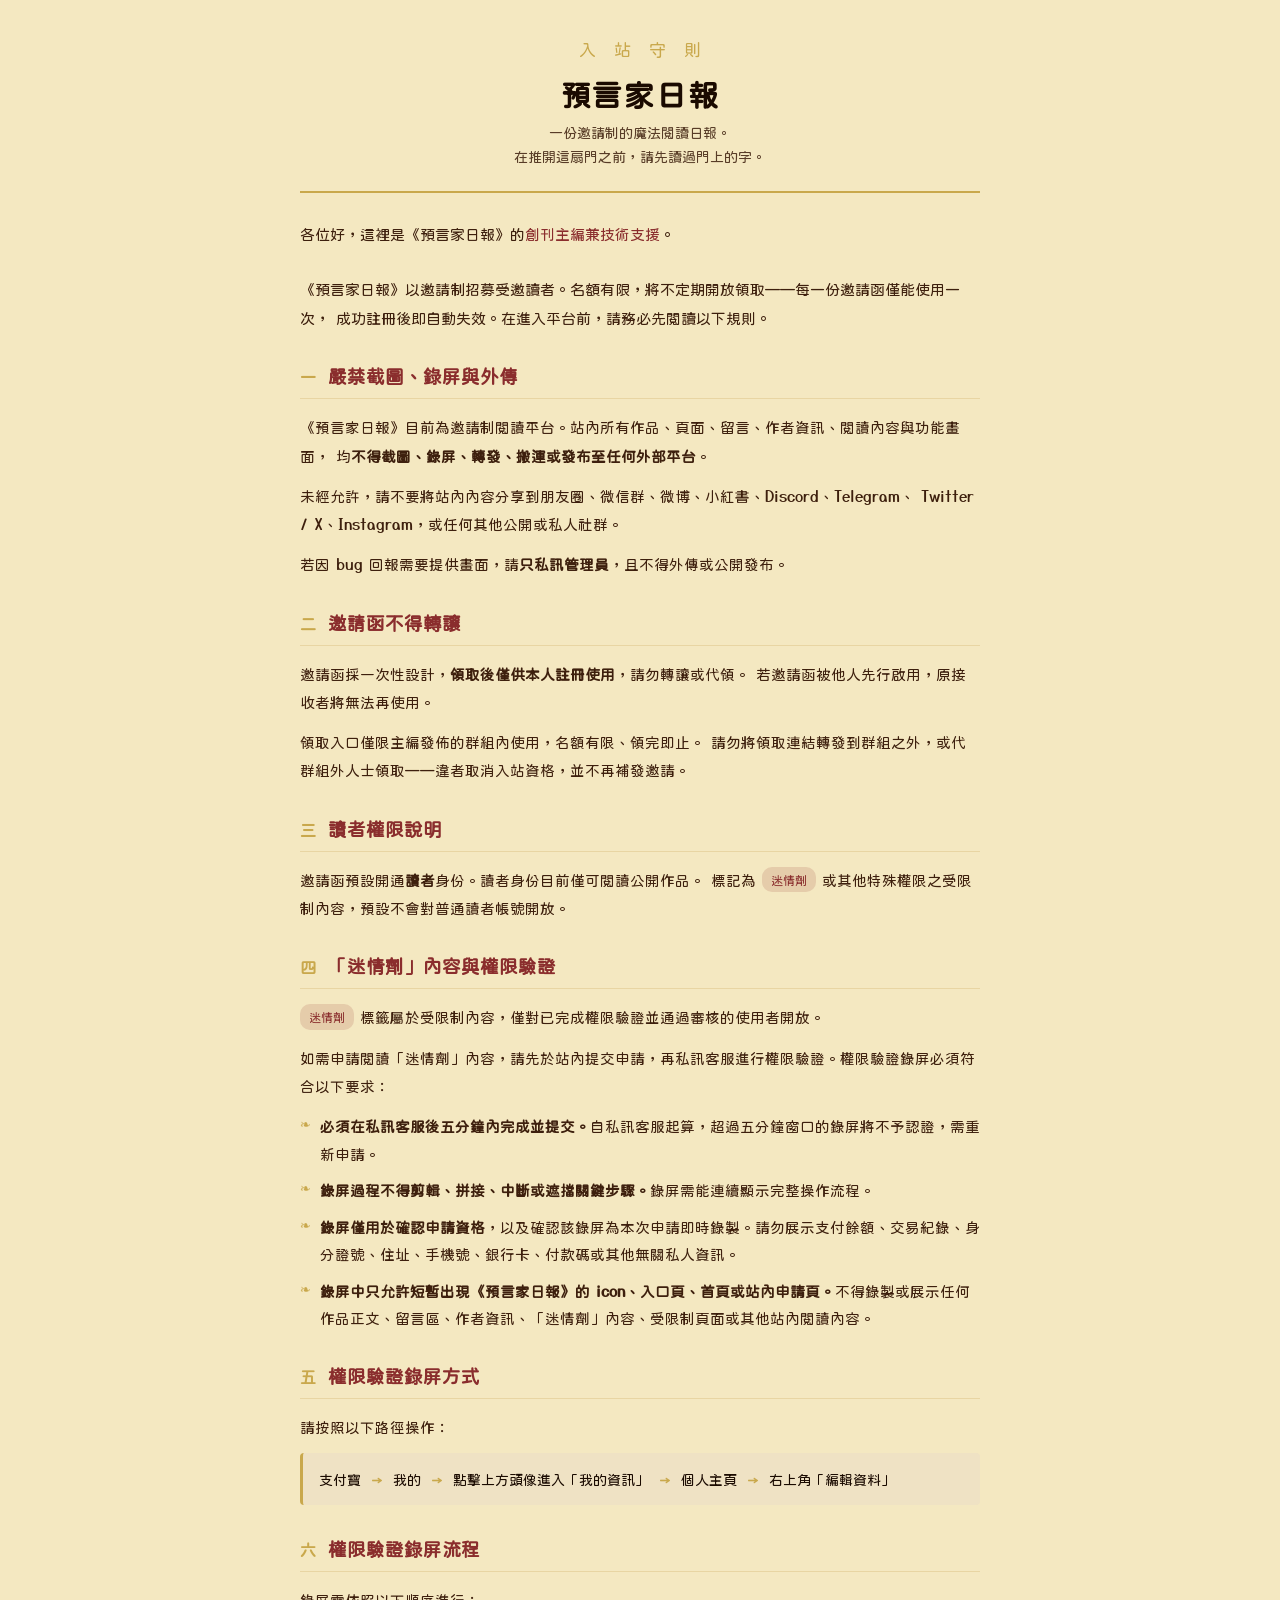
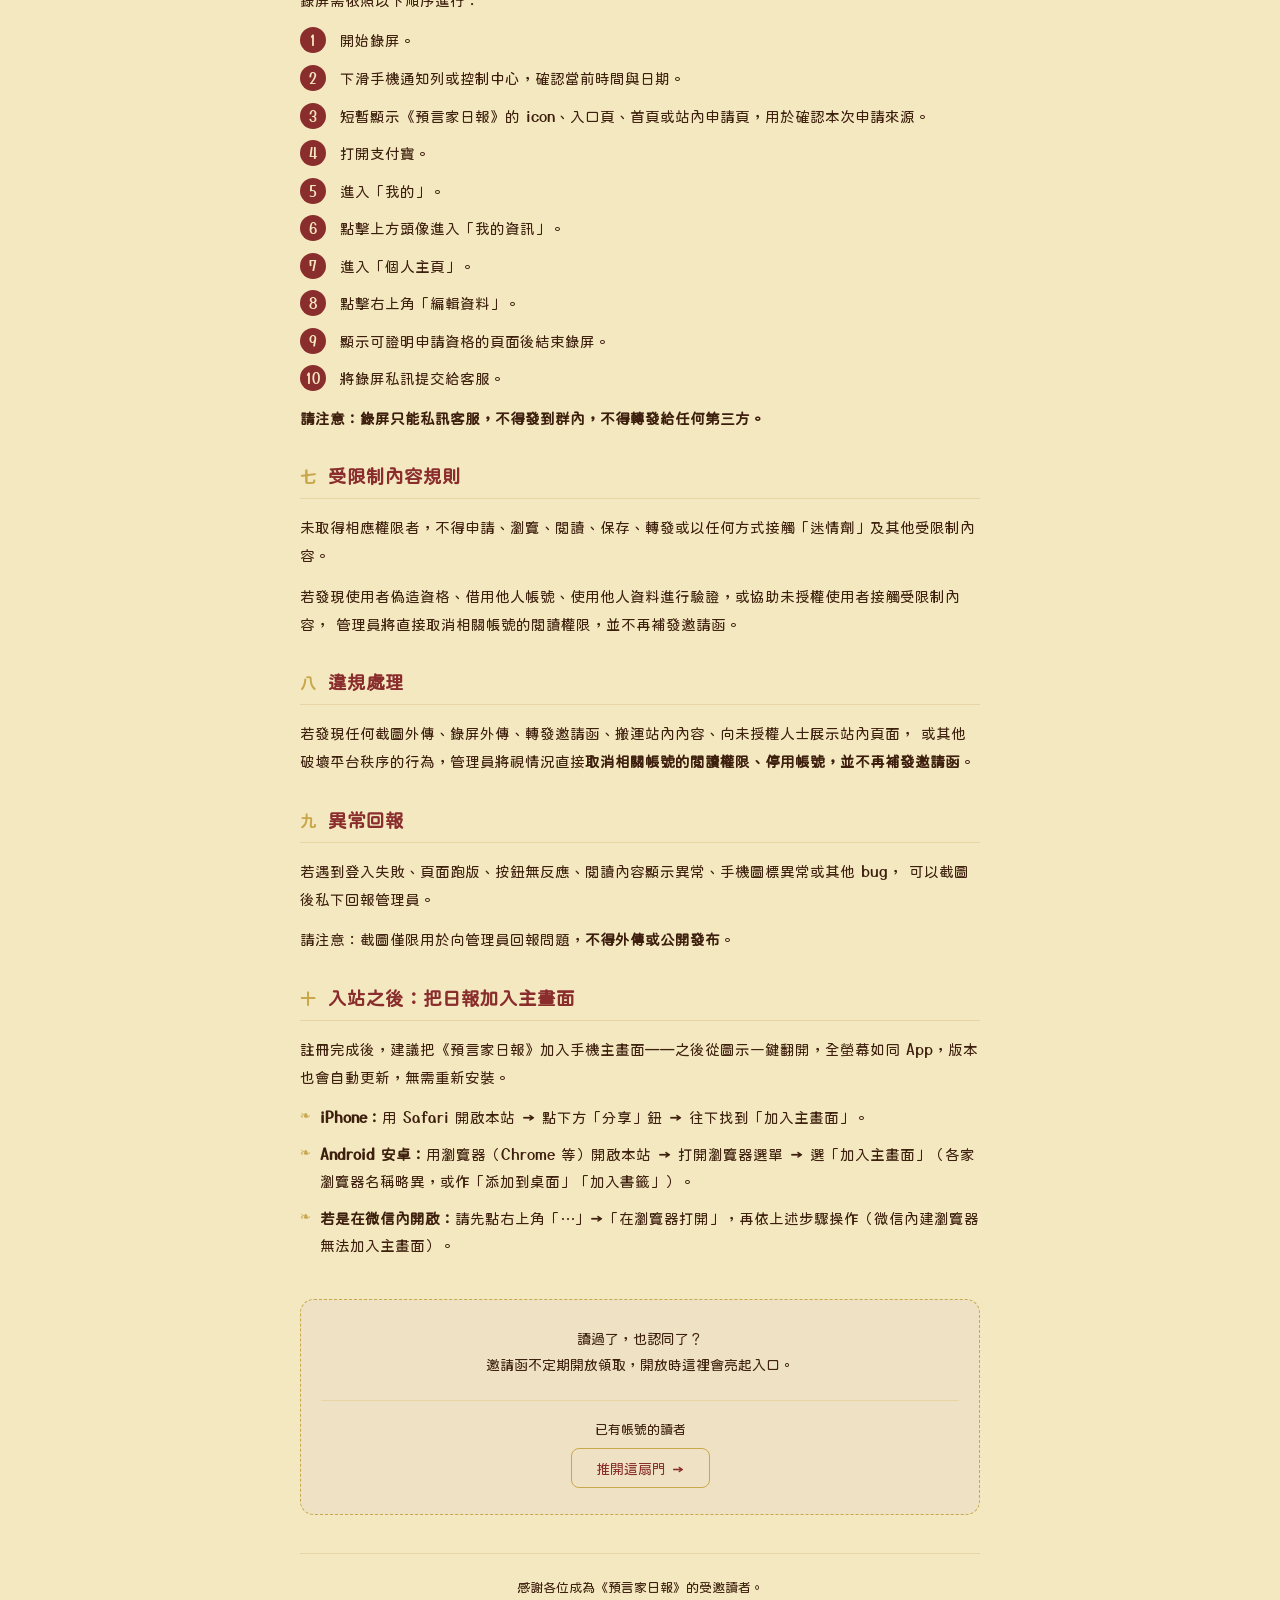
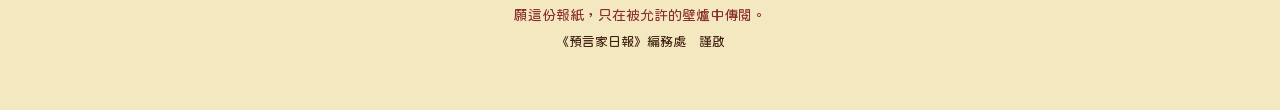
==== rules.html @ 34b61450 "feat(rules): split the claim entry from the sign-in entry They were one button that changed meaning " ====
<!DOCTYPE html>
<html lang="zh-Hant">
<head>
  <meta charset="utf-8" />
  <meta name="viewport" content="width=device-width, initial-scale=1, viewport-fit=cover" />
  <title>入站守則｜預言家日報</title>
  <meta name="description" content="《預言家日報》——邀請制的魔法閱讀平台。入站前，請先讀過這裡的規則。" />
  <link rel="icon" href="./favicon.png" />
  <link rel="apple-touch-icon" href="./apple-touch-icon.png" />
  <link rel="preconnect" href="https://fonts.googleapis.com" />
  <link rel="preconnect" href="https://fonts.gstatic.com" crossorigin />
  <link rel="stylesheet" href="https://fonts.googleapis.com/css2?family=Huninn&display=swap" />
  <link rel="stylesheet" href="./styles.css" />
  <style>
    /* 獨立公開頁：沿用 styles.css 的品牌變數與字型，但不載入 app.js，故無登入牆。 */
    /* styles.css 是 PWA 外殼：html/body 被 overflow:hidden + position:fixed 鎖死（App 靠內部容器捲動）。
       本頁是普通長文件，必須解鎖回一般文件捲動，否則整頁不能滾。 */
    html, body { position: static; overflow: auto; height: auto; width: auto; max-width: none; overscroll-behavior: auto; }
    body { margin: 0; background: var(--parchment); color: var(--ink);
           font-family: 'YuseiMagic','HuninnUI','SimpRound',-apple-system,"PingFang TC","PingFang SC",system-ui,sans-serif; }
    .rules-wrap { max-width: 720px; margin: 0 auto;
                  padding: calc(28px + var(--safe-top)) 20px calc(56px + var(--safe-bottom)); }
    .masthead { text-align: center; padding: 8px 0 22px; border-bottom: 2px solid var(--gold); margin-bottom: 8px; }
    .masthead .kicker { font-size: 17px; letter-spacing: .35em; color: var(--gold); text-indent: .35em; }
    .masthead h1 { font-size: 30px; margin: 10px 0 6px; color: var(--ink); letter-spacing: .06em; }
    .masthead .sub { font-size: 14px; color: var(--ink-light); opacity: .85; line-height: 1.7; }
    .lede { font-size: 15px; line-height: 1.95; color: var(--ink-light); margin: 26px 0 8px; }
    .lede .sign { color: var(--accent); }
    .callout { background: var(--parchment2); border: 1.5px solid var(--gold); border-radius: 12px;
               padding: 15px 18px; margin: 18px 0; font-size: 14.5px; line-height: 1.9; color: var(--ink-light); }
    section.rule { margin: 30px 0; }
    section.rule > h2 { font-size: 18.5px; color: var(--accent); margin: 0 0 4px;
                        display: flex; align-items: baseline; gap: 10px; }
    section.rule > h2 .no { font-size: 16px; color: var(--gold); flex-shrink: 0; letter-spacing: .1em; }
    section.rule > .divider { height: 1px; background: var(--gold-lt); margin: 10px 0 14px; }
    section.rule p { font-size: 14.5px; line-height: 1.95; color: var(--ink-light); margin: 0 0 12px; }
    section.rule ul { margin: 0 0 12px; padding-left: 0; list-style: none; }
    section.rule li { font-size: 14.5px; line-height: 1.9; color: var(--ink-light);
                      position: relative; padding-left: 20px; margin-bottom: 9px; }
    section.rule ul.bullet li::before { content: '❧'; position: absolute; left: 0; top: 0; color: var(--gold); font-size: 13px; }
    section.rule ol.steps { margin: 0 0 12px; padding-left: 0; list-style: none; counter-reset: step; }
    section.rule ol.steps li { font-size: 14.5px; line-height: 1.9; color: var(--ink-light);
                               position: relative; padding-left: 40px; margin-bottom: 10px; counter-increment: step; }
    section.rule ol.steps li::before { content: counter(step); position: absolute; left: 0; top: 1px;
                                       width: 26px; height: 26px; line-height: 26px; text-align: center; font-size: 14px;
                                       color: var(--on-dark); background: var(--scarlet); border-radius: 50%; }
    .path { background: var(--parchment2); border-left: 3px solid var(--gold); border-radius: 4px;
            padding: 12px 16px; margin: 4px 0 12px; font-size: 14px; line-height: 2; color: var(--ink); }
    .path .arw { color: var(--gold); padding: 0 4px; }
    .warnline { color: var(--accent); font-weight: bold; }
    .tag { display: inline-block; font-size: 12px; padding: 1px 9px; border-radius: 10px; vertical-align: 1px; }
    .tag.amor { background: rgba(138,45,45,.15); color: var(--accent); }
    .entry { text-align: center; margin: 40px 0 8px; padding: 26px 20px;
             background: var(--parchment2); border: 1.5px dashed var(--gold); border-radius: 14px; }
    .entry p { font-size: 14px; color: var(--ink-light); line-height: 1.85; margin: 0 0 14px; }
    .entry a.btn { display: inline-block; background: var(--scarlet); color: var(--on-dark);
                   text-decoration: none; font-size: 15px; padding: 11px 30px; border-radius: 8px; }
    /* 登入是另一件事，和領取邀請函分開：獨立一區、樣式次一級，且永遠在。 */
    .entry .signin { margin-top: 22px; padding-top: 18px; border-top: 1px solid var(--gold-lt); }
    .entry .signin .label { font-size: 13px; color: var(--ink-light); margin-bottom: 10px; }
    .entry a.btn-ghost { display: inline-block; background: transparent; color: var(--accent);
                         border: 1px solid var(--gold); text-decoration: none; font-size: 14px;
                         padding: 9px 24px; border-radius: 8px; }
    .colophon { text-align: center; font-size: 13px; color: var(--ink-light); margin-top: 38px;
                padding-top: 20px; border-top: 1px solid var(--gold-lt); line-height: 2; }
    .colophon .quote { color: var(--accent); font-size: 14px; }
    a { color: var(--accent); }
  </style>
</head>
<body>
  <div class="rules-wrap">
    <header class="masthead">
      <div class="kicker">入 站 守 則</div>
      <h1>預言家日報</h1>
      <div class="sub">一份邀請制的魔法閱讀日報。<br />在推開這扇門之前，請先讀過門上的字。</div>
    </header>

    <p class="lede">
      各位好，這裡是《預言家日報》的<span class="sign">創刊主編兼技術支援</span>。
    </p>
    <p class="lede">
      《預言家日報》以邀請制招募受邀讀者。名額有限，將不定期開放領取——每一份邀請函僅能使用一次，
      成功註冊後即自動失效。在進入平台前，請務必先閱讀以下規則。
    </p>

    <section class="rule">
      <h2><span class="no">一</span> 嚴禁截圖、錄屏與外傳</h2>
      <div class="divider"></div>
      <p>《預言家日報》目前為邀請制閱讀平台。站內所有作品、頁面、留言、作者資訊、閱讀內容與功能畫面，
         均<strong>不得截圖、錄屏、轉發、搬運或發布至任何外部平台</strong>。</p>
      <p>未經允許，請不要將站內內容分享到朋友圈、微信群、微博、小紅書、Discord、Telegram、
         Twitter / X、Instagram，或任何其他公開或私人社群。</p>
      <p>若因 bug 回報需要提供畫面，請<strong>只私訊管理員</strong>，且不得外傳或公開發布。</p>
    </section>

    <section class="rule">
      <h2><span class="no">二</span> 邀請函不得轉讓</h2>
      <div class="divider"></div>
      <p>邀請函採一次性設計，<strong>領取後僅供本人註冊使用</strong>，請勿轉讓或代領。
         若邀請函被他人先行啟用，原接收者將無法再使用。</p>
      <p>領取入口僅限主編發佈的群組內使用，名額有限、領完即止。
         請勿將領取連結轉發到群組之外，或代群組外人士領取——違者取消入站資格，並不再補發邀請。</p>
    </section>

    <section class="rule">
      <h2><span class="no">三</span> 讀者權限說明</h2>
      <div class="divider"></div>
      <p>邀請函預設開通<strong>讀者</strong>身份。讀者身份目前僅可閱讀公開作品。
         標記為 <span class="tag amor">迷情劑</span> 或其他特殊權限之受限制內容，預設不會對普通讀者帳號開放。</p>
    </section>

    <section class="rule">
      <h2><span class="no">四</span>「迷情劑」內容與權限驗證</h2>
      <div class="divider"></div>
      <p><span class="tag amor">迷情劑</span> 標籤屬於受限制內容，僅對已完成權限驗證並通過審核的使用者開放。</p>
      <p>如需申請閱讀「迷情劑」內容，請先於站內提交申請，再私訊客服進行權限驗證。權限驗證錄屏必須符合以下要求：</p>
      <ul class="bullet">
        <li><strong>必須在私訊客服後五分鐘內完成並提交。</strong>自私訊客服起算，超過五分鐘窗口的錄屏將不予認證，需重新申請。</li>
        <li><strong>錄屏過程不得剪輯、拼接、中斷或遮擋關鍵步驟。</strong>錄屏需能連續顯示完整操作流程。</li>
        <li><strong>錄屏僅用於確認申請資格</strong>，以及確認該錄屏為本次申請即時錄製。請勿展示支付餘額、交易紀錄、身分證號、住址、手機號、銀行卡、付款碼或其他無關私人資訊。</li>
        <li><strong>錄屏中只允許短暫出現《預言家日報》的 icon、入口頁、首頁或站內申請頁。</strong>不得錄製或展示任何作品正文、留言區、作者資訊、「迷情劑」內容、受限制頁面或其他站內閱讀內容。</li>
      </ul>
    </section>

    <section class="rule">
      <h2><span class="no">五</span> 權限驗證錄屏方式</h2>
      <div class="divider"></div>
      <p>請按照以下路徑操作：</p>
      <div class="path">
        支付寶 <span class="arw">→</span> 我的 <span class="arw">→</span> 點擊上方頭像進入「我的資訊」
        <span class="arw">→</span> 個人主頁 <span class="arw">→</span> 右上角「編輯資料」
      </div>
    </section>

    <section class="rule">
      <h2><span class="no">六</span> 權限驗證錄屏流程</h2>
      <div class="divider"></div>
      <p>錄屏需依照以下順序進行：</p>
      <ol class="steps">
        <li>開始錄屏。</li>
        <li>下滑手機通知列或控制中心，確認當前時間與日期。</li>
        <li>短暫顯示《預言家日報》的 icon、入口頁、首頁或站內申請頁，用於確認本次申請來源。</li>
        <li>打開支付寶。</li>
        <li>進入「我的」。</li>
        <li>點擊上方頭像進入「我的資訊」。</li>
        <li>進入「個人主頁」。</li>
        <li>點擊右上角「編輯資料」。</li>
        <li>顯示可證明申請資格的頁面後結束錄屏。</li>
        <li>將錄屏私訊提交給客服。</li>
      </ol>
      <p class="warnline">請注意：錄屏只能私訊客服，不得發到群內，不得轉發給任何第三方。</p>
    </section>

    <section class="rule">
      <h2><span class="no">七</span> 受限制內容規則</h2>
      <div class="divider"></div>
      <p>未取得相應權限者，不得申請、瀏覽、閱讀、保存、轉發或以任何方式接觸「迷情劑」及其他受限制內容。</p>
      <p>若發現使用者偽造資格、借用他人帳號、使用他人資料進行驗證，或協助未授權使用者接觸受限制內容，
         管理員將直接取消相關帳號的閱讀權限，並不再補發邀請函。</p>
    </section>

    <section class="rule">
      <h2><span class="no">八</span> 違規處理</h2>
      <div class="divider"></div>
      <p>若發現任何截圖外傳、錄屏外傳、轉發邀請函、搬運站內內容、向未授權人士展示站內頁面，
         或其他破壞平台秩序的行為，管理員將視情況直接<strong>取消相關帳號的閱讀權限、停用帳號，並不再補發邀請函</strong>。</p>
    </section>

    <section class="rule">
      <h2><span class="no">九</span> 異常回報</h2>
      <div class="divider"></div>
      <p>若遇到登入失敗、頁面跑版、按鈕無反應、閱讀內容顯示異常、手機圖標異常或其他 bug，
         可以截圖後私下回報管理員。</p>
      <p>請注意：截圖僅限用於向管理員回報問題，<strong>不得外傳或公開發布</strong>。</p>
    </section>

    <section class="rule">
      <h2><span class="no">十</span> 入站之後：把日報加入主畫面</h2>
      <div class="divider"></div>
      <p>註冊完成後，建議把《預言家日報》加入手機主畫面——之後從圖示一鍵翻開，全螢幕如同 App，版本也會自動更新，無需重新安裝。</p>
      <ul class="bullet">
        <li><strong>iPhone：</strong>用 Safari 開啟本站 → 點下方「分享」鈕 → 往下找到「加入主畫面」。</li>
        <li><strong>Android 安卓：</strong>用瀏覽器（Chrome 等）開啟本站 → 打開瀏覽器選單 → 選「加入主畫面」（各家瀏覽器名稱略異，或作「添加到桌面」「加入書籤」）。</li>
        <li><strong>若是在微信內開啟：</strong>請先點右上角「⋯」→「在瀏覽器打開」，再依上述步驟操作（微信內建瀏覽器無法加入主畫面）。</li>
      </ul>
    </section>

    <div class="entry">
      <p id="entry-copy">讀過了，也認同了？<br />邀請函不定期開放領取，開放時這裡會亮起入口。</p>
      <a class="btn" id="entry-grab" href="./" style="display:none">領取邀請函 →</a>
      <p id="entry-note" style="display:none;font-size:12px;opacity:.8;margin:10px 0 0"></p>
      <div class="signin">
        <div class="label">已有帳號的讀者</div>
        <a class="btn-ghost" href="./">推開這扇門 →</a>
      </div>
    </div>
    <script>
      // 入口狀態機：/rules 是永久連結——主編開放名額時這裡自動亮起「領取邀請函」直達註冊；
      // 沒開放時明講「目前暫無」，該鈕整個收起。登入是獨立一區、與狀態無關，永遠都在。
      // 切回前景時重查，貼在群組裡的
      // 舊分頁也能即時反映「開放中／已領完」。API 基底與 app 同規則：onrender 同源；Pages 打主站。
      (function () {
        var API = location.hostname.endsWith('.onrender.com') ? location.origin : 'https://the-prophet-daily.onrender.com';
        function render(g) {
          var copy = document.getElementById('entry-copy');
          var grab = document.getElementById('entry-grab');
          var note = document.getElementById('entry-note');
          if (g && g.code) {
            var roleName = g.role === 'writer' ? '作家' : '讀者';
            copy.innerHTML = '讀過了，也認同了？<br />本輪' + roleName + '邀請函開放領取中。';
            grab.href = './?grab=' + encodeURIComponent(g.code);
            grab.style.display = '';
            note.textContent = '領取後即刻註冊入站。';
            note.style.display = '';
          } else {
            copy.innerHTML = '讀過了，也認同了？<br />目前暫無開放領取的邀請函——名額不定期釋出，請留意群組消息。';
            grab.style.display = 'none';
            note.style.display = 'none';
          }
        }
        function refresh() {
          fetch(API + '/invites/group/active').then(function (r) { return r.ok ? r.json() : null; })
            .then(function (g) { if (g) render(g); })
            .catch(function () { /* 後端喚醒中或無網路：維持現狀，切回前景會再查 */ });
        }
        refresh();
        document.addEventListener('visibilitychange', function () { if (!document.hidden) refresh(); });
        window.addEventListener('pageshow', refresh);
      })();
    </script>

    <div class="colophon">
      感謝各位成為《預言家日報》的受邀讀者。<br />
      <span class="quote">願這份報紙，只在被允許的壁爐中傳閱。</span><br />
      《預言家日報》編務處　謹啟
    </div>
  </div>
</body>
</html>
---- styles.css ----
/* ── Magic fonts ── */
    @font-face {
      font-family: 'YuseiMagic';
      src: url('./uifont.woff2') format('woff2');
      font-display: swap;
      /* Latin/digits + UI arrows/dingbats only. CJK and general punctuation (incl. “” ‘’ — …)
         fall through to 粉圓 (HuninnUI) so they render consistently and completely. */
      unicode-range: U+0000-00FF, U+2190-21FF, U+2700-27BF;
    }
    @font-face {
      font-family: 'HuninnUI';
      src: url('./uifont-fallback.woff2') format('woff2');
      font-display: swap;
    }
    @font-face {
      /* 貓啃網糖圓體(MaoKen TangYuan, OFL) — a simplified-Chinese rounded font built ON TOP of 粉圓
         (open huninn), so the simplified-only glyphs 粉圓 lacks render in the SAME rounded style
         (the old ZCOOL KuaiLe clashed). Subset to just those simplified-only glyphs (~2097). */
      font-family: 'SimpRound';
      src: url('./simpfont.woff2') format('woff2');
      font-display: swap;
    }

    /* ── Design tokens ── */
    :root {
      color-scheme: light;   /* native <select>/date pickers follow the theme (dark in 夜間模式) */
      --parchment:  #f4e8c1;
      --parchment2: #efe2c4;
      --ink:        #1a0a00;
      --ink-light:  #3d1f0d;
      --scarlet:    #8a2d2d;
      --scarlet-dk: #5c1a1a;
      --accent:     #8a2d2d;   /* 文字/邊框用的酒紅；夜間模式換成金色（填色仍用 --scarlet） */
      --gold:       #c9a84c;
      --gold-lt:    #e8d5a3;
      --series:     #2d4a1e;                    /* 系列綠字（夜間轉亮綠） */
      --reader-overlay: rgba(244,232,193,0.80); /* 閱讀器羊皮紙罩色（夜間轉深） */
      /* 以下三個「永遠深色外框/深底淺字」，不隨夜間翻轉 */
      --chrome:     #3d1f0d;   /* 深色外框背景（nav/標題列/問候區） */
      --chrome-dk:  #1a0a00;   /* 更深的外框（閱讀器頂列/toast/取消鈕） */
      --on-dark:    #f4e8c1;   /* 放在深色/紅色底上的淺色文字 */
      --shadow:     rgba(26,10,0,0.35);
      --nav-h:      50px;
      --safe-top: env(safe-area-inset-top, 0px);
      --safe-bottom: env(safe-area-inset-bottom, 0px);
      --nav-safe: env(safe-area-inset-bottom, 0px);
    }
    /* Installed PWA (black-translucent status bar): some devices report
       safe-area-inset-top as 0, so content slides under the system clock.
       Floor it to a real status-bar height when running standalone. */
    @media all and (display-mode: standalone) {
      :root { --safe-top: max(env(safe-area-inset-top, 0px), 47px); }
    }
    *, *::before, *::after { box-sizing: border-box; margin: 0; padding: 0; }
    html, body { height: 100%; overflow: hidden; overscroll-behavior: none; width: 100%; max-width: 100%; position: fixed; inset: 0; }
    /* 最底層也鋪同一張羊皮紙：html/body/#auth-overlay 三層一致，安全區露出哪一層都是羊皮紙 */
    html {
      background-color: #5D4B38;   /* ＝暗化羊皮紙的實際平均色，系統列取純色時與頁面融合 */
      background-image: linear-gradient(rgba(47,33,20,0.72), rgba(47,33,20,0.72)), url('./parchment.jpg');
      background-size: 100% 100%, cover; background-position: center, center;
    }
    body {
      /* 底色改成與登入頁一致的「暗化羊皮紙」，這樣 iOS 底部安全區露出 body 時，
         也是羊皮紙質感、不會變成 --chrome 深棕（被誤認成導覽列顏色）。登入後 #app 會蓋住 body，不受影響。 */
      background-color: #5D4B38;   /* ＝暗化羊皮紙的實際平均色，系統列取純色時與頁面融合 */
      background-image: linear-gradient(rgba(47,33,20,0.72), rgba(47,33,20,0.72)), url('./parchment.jpg');
      background-size: 100% 100%, cover; background-position: center, center;
      color: var(--on-dark); touch-action: manipulation;
      /* 圓體 UI 字：拉丁/數字→YuseiMagic、繁中→粉圓(HuninnUI)、簡體專屬字→糖圓(SimpRound)、最後系統。
         之前 @font-face 有定義卻沒套用，全站掉回系統字；補回這行讓圓體真正生效。 */
      font-family: 'YuseiMagic', 'HuninnUI', 'SimpRound', -apple-system, "PingFang TC", "PingFang SC", system-ui, sans-serif;
    }
    /* 登入後（in-app）：底層切回原本的深棕，羊皮紙色只屬於登入頁。
       頂部時間列與導覽列下方的安全區於是恢復 --chrome。 */
    html.in-app, body.in-app { background: var(--chrome); }
    /* 頂部時間列：登入後不分日夜、不分頁面，固定一條 --chrome 深棕（內容本來就從它下方開始） */
    body.in-app::before {
      content: ''; position: fixed; top: 0; left: 0; right: 0; height: var(--safe-top);
      background: var(--chrome); z-index: 50; pointer-events: none;   /* 高於頁面內容、低於彈窗（別蓋掉主編來信頂部） */
    }
    /* Disable Safari/iOS double-tap-to-zoom everywhere (keeps scroll + pinch). */
    * { touch-action: manipulation; }

    /* ── Font toggle (auth overlay) ── */
    .font-toggle-btn {
      position: absolute; top: 14px; left: 16px;
      background: rgba(201,168,76,.12); border: 1px solid rgba(201,168,76,.4);
      border-radius: 20px; padding: 6px 14px;
      color: var(--gold-lt); font-size: 13px; cursor: pointer;
      transition: background .2s; letter-spacing: .04em;
    }
    .font-toggle-btn:hover { background: rgba(201,168,76,.25); }

    /* ── Layout ── */
    #app { display: flex; flex-direction: column; height: 100%; overflow: hidden; width: 100%; max-width: 100%; }
    #page-area { flex: 1; overflow-y: auto; overflow-x: hidden; overscroll-behavior-x: none; background: var(--parchment); color: var(--ink); }
    /* 卷軸/論壇有 sticky 標題列，改由標題列自己吃掉安全區（覆蓋瀏海），容器就不再留上方留白，避免捲動內容露在標題上方 */
    #page-area:has(#page-scroll.active), #page-area:has(#page-forum.active) { padding-top: 0; }
    /* Home page is fixed-height: lock scrolling entirely (no scroll, no scrollbar) */
    #page-area:has(#page-home.active) { overflow: hidden; overscroll-behavior: none; touch-action: none; }
    #page-area::-webkit-scrollbar { width: 0; height: 0; }

    /* ── Nav bar ── */
    nav {
      display: flex; align-items: stretch;
      background: var(--chrome);
      border-top: 2px solid var(--gold);
      /* Compact: trim the home-indicator band to a small clearance on every device. */
      padding-bottom: max(2px, calc(env(safe-area-inset-bottom, 0px) - 28px));
      position: relative; z-index: 10; flex-shrink: 0;
    }
    .nav-btn {
      flex: 1; display: flex; flex-direction: column;
      align-items: center; justify-content: center; gap: 3px;
      background: none; border: none; cursor: pointer;
      color: var(--gold-lt); font-size: 13px; letter-spacing: 0.04em;
      transition: color .2s, background .2s; padding: 7px 2px 6px;
      -webkit-tap-highlight-color: transparent;
    }
    .nav-btn .icon { font-size: 22px; line-height: 1; }
    .nav-btn.active { color: var(--gold); background: rgba(201,168,76,.08); }
    .nav-btn:active { opacity: .7; }

    /* ── Pages ── */
    .page { display: none; min-height: 100%; padding: 0 0 80px; }
    .page.active { display: block; }
    /* App-wide UI scale (settings page). Home is locked, so it never scales. */
    .page:not(#page-home) { zoom: var(--app-zoom, 1); }
    /* No horizontal swipe on any of our own pages (the 防窺 iframe keeps its own gestures). */
    .page:not(#page-protect), .page:not(#page-protect) * { touch-action: pan-y; }
    #page-home { display: none; flex-direction: column; padding: var(--safe-top) 0 0; min-height: unset; height: 100%; overflow: hidden; background: var(--chrome); }   /* 頂部時間列＝深棕 */
    #page-home.active { display: flex; }
    #page-home .greeting-hero { flex: 1; max-height: unset; aspect-ratio: unset; }

    /* ── Auth overlay ── */
    #auth-overlay {
      /* 用 100dvh（含底部安全區的完整螢幕高）而非 inset:0，否則標準模式 App 底部安全區
         那條不會被鋪到，露出後面的底色。這樣羊皮紙才會真正鋪到最底。 */
      position: fixed; top: 0; left: 0; right: 0; z-index: 100;
      height: 100vh; height: 100dvh;
      background-color: #5D4B38;   /* ＝暗化羊皮紙的實際平均色，系統列取純色時與頁面融合 */
      background-image: linear-gradient(rgba(47,33,20,0.72), rgba(47,33,20,0.72)), url('./parchment.jpg');
      background-size: 100% 100%, cover;
      background-position: center, center;
      display: flex; align-items: center; justify-content: center;
      flex-direction: column; gap: 0;
      /* 版面高度不含底部系統列，flex 置中會整體偏上；補一個等於底部安全區的 padding-top，
         置中點下移半格 → 對「整個實體螢幕（含底部那條）」視覺置中。 */
      padding-top: env(safe-area-inset-bottom, 0px);
    }
    .auth-box {
      width: calc(100% - 32px); max-width: 400px; padding: 40px 48px 72px;   /* 下 72px：錯誤訊息落在金框底線(約 47px)上方 */
      background: rgba(47,33,20,0.82);
      border-radius: 6px;
      position: relative;
    }
    /* 金色華麗外框（貼齊棕框內緣，透明中心讓內容透出，不擋點擊） */
    .auth-box::before {
      content: ''; position: absolute; inset: 8px; pointer-events: none;
      background: url('./auth-frame.png') 50% / 100% 100% no-repeat;
    }
    @media (min-width: 640px) {
      .auth-box { max-width: 580px; padding: 56px 64px; }
      .auth-logo { margin-bottom: 40px; }
      .field { margin-bottom: 24px; }
      .field input { padding: 14px 16px; font-size: 17px; }
      .btn-primary { padding: 16px; font-size: 17px; }
    }
    .auth-logo { text-align: center; margin-bottom: 28px; padding-top: 32px; }
    .auth-icon {
      display: block; width: 140px; height: auto; margin: 0 auto 6px;
    }
    @media (min-width: 640px) { .auth-icon { width: 170px; } }
    .auth-logo h1 {
      color: var(--gold); letter-spacing: .06em;
      font-size: clamp(32px, 6vw, 60px); font-weight: 400;
      line-height: 1.15;
    }
    .auth-logo .subtitle { color: var(--gold-lt); font-size: 13px; margin-top: 8px; letter-spacing: .14em; }
    .auth-divider { display: flex; align-items: center; justify-content: center; gap: 11px; width: 62%; margin: 15px auto 0; color: var(--gold); opacity: .75; }
    .auth-divider::before, .auth-divider::after { content: ''; height: 1px; flex: 1; }
    .auth-divider::before { background: linear-gradient(90deg, transparent, var(--gold-lt)); }
    .auth-divider::after { background: linear-gradient(90deg, var(--gold-lt), transparent); }
    .auth-divider svg { width: 9px; height: 9px; flex: none; }
    /* 從貓頭鷹通知跳到某則願望時的短暫金色高亮 */
    .fb-focus { animation: fbFocus 2.4s ease both; border-radius: 6px; }
    @keyframes fbFocus { 0% { background: rgba(201,168,76,.32); } 70% { background: rgba(201,168,76,.20); } 100% { background: transparent; } }
    .auth-tabs { display: flex; margin-bottom: 20px; border-bottom: 1px solid var(--gold); }
    .auth-tab {
      flex: 1; padding: 8px; text-align: center; cursor: pointer;
      color: var(--gold-lt); font-size: 13px; border: none; background: none;
      border-bottom: 2px solid transparent; margin-bottom: -1px; transition: all .2s;
    }
    .auth-tab.active { color: var(--gold); border-bottom-color: var(--gold); }
    .field { margin-bottom: 20px; }
    .field label { display: block; font-size: 14px; color: var(--gold); margin-bottom: 8px; letter-spacing: .06em; }
    .field input {
      width: 100%; padding: 12px 14px; background: #ede0c0;
      border: 1px solid rgba(201,168,76,.55); border-radius: 10px;
      color: var(--ink); font-size: 15px; outline: none;
    }
    .field input::placeholder { color: #9a8560; }
    .field input:focus { border-color: var(--gold); }
    #auth-overlay .btn-primary { border-radius: 10px; }
    .btn-primary {
      width: 100%; padding: 12px; background: var(--scarlet);
      border: 1px solid var(--scarlet-dk); border-radius: 3px;
      color: var(--on-dark); font-size: 15px; cursor: pointer;
      letter-spacing: .05em; transition: opacity .2s;
    }
    .btn-primary:hover { opacity: .85; }
    .auth-msg { text-align: center; margin-top: 12px; font-size: 12px; color: var(--gold-lt); min-height: 18px; position: relative; z-index: 1; }
    .auth-msg.shake { color: #ff8a7a; font-weight: 600; animation: authShake .42s cubic-bezier(.36,.07,.19,.97); }
    @keyframes authShake { 10%,90%{transform:translateX(-2px)} 20%,80%{transform:translateX(4px)} 30%,50%,70%{transform:translateX(-7px)} 40%,60%{transform:translateX(7px)} }

    /* ── Home page ── */
    .greeting-hero {
      background: linear-gradient(160deg, #4a1d1d 0%, #2a1408 100%) center / cover no-repeat;
      width: 100%; aspect-ratio: 3/4; max-height: 72vh;
      position: relative; overflow: hidden; flex-shrink: 0;
    }
    .greeting-hero::after {
      content: ''; position: absolute; bottom: 0; left: 0; right: 0; height: 40%;
      background: linear-gradient(to bottom, transparent, rgba(26,10,0,0.55));
    }
    .greeting-hero .char-emoji {
      position: absolute; inset: 0; display: flex; align-items: center; justify-content: center;
      font-size: clamp(72px, 22vw, 180px); opacity: .92;
      filter: drop-shadow(0 4px 14px rgba(0,0,0,.45));
    }
    .greeting-hero h2, .greeting-hero p { display: none; }
    .greeting-text {
      background: var(--chrome); text-align: center;
      padding: 12px 20px 10px; flex-shrink: 0;
    }
    .greeting-text h2 { color: var(--gold); font-size: 16px; white-space: nowrap; overflow: hidden; text-overflow: ellipsis; }
    /* 問候語錄最長 32 字，手機約需兩行；放行兩行完整顯示（超過仍裁切保版面） */
    .greeting-text p {
      color: var(--on-dark); font-size: 13px; margin-top: 4px; line-height: 1.55;
      display: -webkit-box; -webkit-line-clamp: 2; -webkit-box-orient: vertical;
      overflow: hidden; white-space: normal;
    }
    .date-banner {
      background: var(--chrome); color: var(--gold-lt);
      text-align: center; padding: 8px; font-size: 13px; letter-spacing: .08em;
    }
    .home-section { padding: 20px 18px; }
    .home-section h3 { font-size: 13px; color: var(--accent); letter-spacing: .1em; margin-bottom: 12px; border-bottom: 1px solid var(--gold-lt); padding-bottom: 4px; }
    .novel-card-sm {
      display: flex; align-items: center; gap: 12px;
      padding: 10px 0; border-bottom: 1px solid rgba(26,10,0,.1); cursor: pointer;
    }
    .novel-card-sm .cover {
      width: 44px; height: 60px; background: var(--scarlet);
      border-radius: 2px; flex-shrink: 0; object-fit: cover;
      display: flex; align-items: center; justify-content: center; color: var(--gold); font-size: 20px;
    }
    .novel-card-sm .info h4 { font-size: 14px; }
    .novel-card-sm .info p { font-size: 13px; color: var(--ink-light); margin-top: 2px; }

    /* ── Scroll (卷軸) page ── */
    .shelf-header { position: sticky; top: 0; z-index: 6; padding: calc(10px + var(--safe-top)) 18px 6px; background: var(--parchment2); border-bottom: 2px solid var(--gold-lt); }
    .shelf-header h2 { font-size: 18px; color: var(--ink); }
    /* novel list as rows (title / author / category / characters) */
    .novel-list { padding: 0; }
    .novel-row { padding: 14px 18px; border-bottom: 1px solid rgba(26,10,0,.1); cursor: pointer; }
    .novel-row:active { background: rgba(201,168,76,.08); }
    .novel-row h4 { font-size: 15px; color: var(--ink); line-height: 1.35; }
    .novel-row .row-meta { font-size: 12px; color: var(--ink-light); margin-top: 4px; }
    .row-tags { display: flex; flex-wrap: wrap; gap: 5px; margin-top: 7px; }
    .t-cat { display: inline-block; font-size: 12px; padding: 2px 9px; border-radius: 10px; background: rgba(138,45,45,.12); color: var(--accent); }
    .t-cat.t-cat-green { background: rgba(45,74,30,.15); color: var(--series); }   /* 吐真劑 = 墨綠 (夜間轉亮綠) */
    .t-cat.t-cat-blue { background: rgba(44,84,136,.13); color: #2c5488; }   /* 儲思盆 = 記憶靛藍 */
    .t-chr { display: inline-flex; align-items: center; gap: 5px; font-size: 12px; padding: 2px 9px 2px 8px; border-radius: 10px; background: rgba(201,168,76,.2); color: var(--ink-light); }
    /* 學院用名字前的小圓點識別（分類標籤是整顆染色，角色是金底＋圓點——形狀語言不同，不會與紅/綠分類撞色） */
    .t-dot { width: 8px; height: 8px; border-radius: 50%; flex-shrink: 0; }
    .t-dot.h-gry { background: #a83232; }  /* 葛來分多・猩紅 */
    .t-dot.h-rav { background: #345f9e; }  /* 雷文克勞・靛藍 */
    .t-dot.h-huf { background: #b07d10; }  /* 赫夫帕夫・金褐 */
    .t-dot.h-sly { background: #2f7d4f; }  /* 史萊哲林・翡翠 */
    /* series grouping */
    .series-block { border-bottom: 1px solid rgba(26,10,0,.1); }
    /* 收合的系列列＝單篇同款卡片（.novel-row 供字級/內距/分隔線），僅靠《》、副標、chevron 區分 */
    .series-head { cursor: pointer; user-select: none; border-bottom: none; }   /* 分隔線由 .series-block 提供，避免雙線 */
    .series-title-line { display: flex; align-items: baseline; justify-content: space-between; gap: 10px; }
    .series-title-line h4 { min-width: 0; }
    .series-sub { font-size: 12px; color: var(--ink-light); white-space: nowrap; flex-shrink: 0; display: inline-flex; align-items: center; gap: 6px; }
    /* 列尾 chevron-right（純 CSS「›」），展開時轉朝下 */
    .series-chev { width: 7px; height: 7px; border-top: 1.5px solid var(--ink-light); border-right: 1.5px solid var(--ink-light); transform: rotate(45deg); transition: transform .18s ease; margin-bottom: 2px; }
    .series-block.expanded .series-chev { transform: rotate(135deg); margin-bottom: 0; }
    /* 默認收合：成員藏起來；展開時標題列下加虛線與成員區隔 */
    .series-members { display: none; }
    .series-block.expanded .series-members { display: block; }
    .series-block.expanded .series-head { border-bottom: 1px dashed rgba(26,10,0,.08); }
    .novel-row.series-member { padding-left: 30px; border-bottom: 1px dashed rgba(26,10,0,.08); }
    .series-block .novel-row.series-member:last-child { border-bottom: none; }
    /* ── Category + character filter bar (卷軸 + 論壇) ── */
    .filter-bar { padding: 12px 18px 4px; background: var(--parchment2); border-bottom: 1px solid var(--gold-lt); }
    .filter-label { font-size: 12px; color: var(--accent); letter-spacing: .1em; margin-bottom: 6px; }
    .cat-pills { display: flex; gap: 8px; flex-wrap: wrap; margin-bottom: 12px; }
    /* 作品管理：種類分頁膠囊（附件數） */
    .admin-kind-row { display: flex; gap: 8px; flex-wrap: wrap; margin-bottom: 10px; }
    /* 留影走廊收藏夾內的小分頁：已收藏 ⇄ 已隱藏（木紋牆上，用淺色藥丸） */
    #gallery-fav-tabs { display: flex; }
    .gfav-tab { display: inline-flex; align-items: center; gap: 5px; padding: 6px 14px; font-size: 13px; border: 1px solid var(--gold); border-radius: 16px; background: rgba(244,232,193,.92); color: var(--ink-light); cursor: pointer; }
    .gfav-tab.on { background: var(--scarlet); color: var(--on-dark); border-color: var(--accent); }
    .kind-pill { display: inline-flex; align-items: center; gap: 5px; padding: 7px 13px; font-size: 13px; border: 1px solid var(--gold); border-radius: 16px; background: var(--parchment2); color: var(--ink-light); cursor: pointer; }
    .kind-pill.active { background: var(--scarlet); color: var(--on-dark); border-color: var(--accent); }
    .kind-pill .cnt { font-size: 12px; opacity: .62; font-weight: 600; }
    .kind-pill.active .cnt { opacity: .85; }
    .cat-pill {
      padding: 5px 14px; border-radius: 16px; border: 1px solid var(--gold-lt);
      background: var(--parchment); color: var(--ink-light); font-size: 13px; cursor: pointer; transition: all .15s;
    }
    .cat-pill.active { background: var(--scarlet); color: var(--on-dark); border-color: var(--accent); }
    .char-chips { display: flex; gap: 10px; flex-wrap: wrap; }
    .char-chip {
      display: flex; flex-direction: column; align-items: center; gap: 3px; cursor: pointer;
      opacity: 1; transition: opacity .15s; width: 52px;   /* 默認正常色，不灰掉；選中只加金框 */
    }
    .char-chip.active { opacity: 1; }
    .char-chip img {
      width: 44px; height: 44px; border-radius: 50%; object-fit: cover; object-position: center top;
      border: 3px solid transparent;
      /* 防長按存原圖：關 iOS 長按選單＋拖曳＋選取（點擊由外層 .char-chip 接手，故 pointer-events:none 不影響篩選） */
      -webkit-touch-callout: none; -webkit-user-select: none; -moz-user-select: none; user-select: none;
      -webkit-user-drag: none; user-drag: none; pointer-events: none;
    }
    .char-chip.active img { border-color: var(--gold); }
    .char-chip span { font-size: 12px; color: var(--ink-light); }
    .char-chip.char-add { opacity: .7; }
    .char-chip.char-add .add-circle {
      width: 44px; height: 44px; border-radius: 50%; border: 2px dashed var(--ink-light);
      display: flex; align-items: center; justify-content: center;
      color: var(--ink-light); font-size: 26px; line-height: 1;
    }
    .char-chip.char-add:hover { opacity: 1; }
    .char-chip.char-add:hover .add-circle { border-color: var(--gold); color: var(--gold); }
    .char-chip.char-custom.cc-on { opacity: 1; }   /* 未選 = base 的 .5 淡化（與官方一致）；選取才全亮 */
    .char-chip.char-custom .cc-ava {
      width: 44px; height: 44px; border-radius: 50%; background-size: cover; background-position: center;
      border: 2px solid var(--gold-lt); display: flex; align-items: center; justify-content: center; color: var(--ink-light);
    }
    .char-chip.char-custom.cc-on .cc-ava { border-color: var(--gold); box-shadow: 0 0 0 2px rgba(201,168,76,.35); }
    .char-chip.char-custom.cc-shared .cc-ava { border-style: dashed; }   /* 他人分享(唯讀) */
    .cc-pick { border: 1px solid var(--gold-lt); background: none; color: var(--ink-light); border-radius: 14px; padding: 5px 12px; font-size: 13px; cursor: pointer; }
    .cc-pick.on { background: var(--gold); color: #fff; border-color: var(--gold); }
    /* 心動封面愛心 + 角色設定頁 (beta) */
    .hero-heart { position: absolute; right: 16px; bottom: 16px; z-index: 4; width: 48px; height: 48px; border: none; border-radius: 50%; background: rgba(20,8,0,.32); color: #ff5d72; display: flex; align-items: center; justify-content: center; cursor: pointer; -webkit-backdrop-filter: blur(2px); backdrop-filter: blur(2px); animation: heartbeat 1.5s ease-in-out infinite; }
    .hero-heart:active { transform: scale(.92); }
    /* 追蹤更新貓頭鷹（心動頁左上，只在有更新時顯示） */
    #page-home { position: relative; }
    #fav-owl-wrap { position: absolute; top: calc(var(--safe-top) + 12px); left: 12px; z-index: 6; }
    .fav-owl { border: none; background: none; padding: 0; margin: 0; cursor: pointer; color: #e7c878; display: block; line-height: 0; }
    .fav-owl svg { filter: drop-shadow(0 0 1px rgba(74,40,15,.9)); animation: fav-owl-hop 1.5s ease-in-out infinite; }
    @keyframes fav-owl-hop { 0% { transform: translateY(0); } 22% { transform: translateY(-6px); } 40% { transform: translateY(0); } 54% { transform: translateY(-3px); } 68% { transform: translateY(0); } 100% { transform: translateY(0); } }
    @media (prefers-reduced-motion: reduce) { .fav-owl svg { animation: none; } }
    .fav-owl-pop { position: absolute; top: 100%; left: 0; margin-top: 8px; width: 250px; background: var(--parchment); border: 1px solid var(--gold-lt); border-radius: 12px; box-shadow: 0 8px 24px rgba(0,0,0,.3); padding: 4px 0; }
    .fav-owl-pop[hidden] { display: none; }
    .fav-pop-title { font-size: 13px; font-weight: bold; color: var(--accent); padding: 8px 14px 6px; margin: 0; }
    .fav-pop-empty { font-size: 13px; color: var(--ink-light); text-align: center; padding: 18px 14px; margin: 0; }
    .fav-row { display: flex; align-items: center; gap: 9px; text-decoration: none; padding: 9px 14px; border-top: 1px solid rgba(26,10,0,.07); }
    .fav-row:first-of-type { border-top: none; }
    .fav-dot { width: 7px; height: 7px; border-radius: 50%; background: var(--scarlet); flex-shrink: 0; }
    .fav-dot.gold { background: #bf9d44; }
    .fav-dot.read { background: transparent; box-shadow: inset 0 0 0 1px var(--ink-light); opacity: .5; }
    .fav-row-main { flex: 1; min-width: 0; }
    .fav-row-t { font-size: 13px; color: var(--ink); font-weight: bold; display: block; white-space: nowrap; overflow: hidden; text-overflow: ellipsis; }
    .fav-row-s { font-size: 12px; color: var(--accent); display: block; white-space: nowrap; overflow: hidden; text-overflow: ellipsis; }
    .fav-row-x { color: var(--ink-light); font-size: 14px; flex-shrink: 0; }
    /* 通知列的叉叉：低調灰、獨立可點（safe-events 只跑最近的 data-onclick，不會誤觸整列開啟） */
    .fav-row-del { flex-shrink: 0; background: none; border: none; cursor: pointer; color: var(--ink-light); opacity: .55; padding: 6px; margin: -6px -4px -6px 0; line-height: 0; }
    .fav-row-del:active { opacity: 1; }
    .fav-row.read .fav-row-t { font-weight: normal; color: var(--ink-light); }
    .fav-row.read .fav-row-s { color: var(--ink-light); opacity: .8; }
    /* 主編來信彈窗（米白＋金線，承自報頭插畫的語彙；刻意維持淺色，不隨深色模式翻轉） */
    .el-overlay { position: fixed; inset: 0; z-index: 1000; background: rgba(15,8,2,.55); display: flex; align-items: center; justify-content: center; padding: calc(12px + var(--safe-top)) 20px calc(12px + var(--safe-bottom)); -webkit-backdrop-filter: blur(2px); backdrop-filter: blur(2px); }
    .el-card { width: 300px; max-width: 100%; max-height: calc(100dvh - var(--safe-top) - var(--safe-bottom) - 24px); overflow-y: auto; background: #fff; border: 1px solid rgba(160,130,60,.45); border-radius: 14px; box-shadow: 0 20px 60px rgba(0,0,0,.4); animation: el-pop .28s ease; }
    @keyframes el-pop { from { transform: translateY(12px) scale(.97); opacity: 0; } to { transform: none; opacity: 1; } }
    @media (prefers-reduced-motion: reduce) { .el-card { animation: none; } }
    .el-art { background: #fff; border-radius: 14px 14px 0 0; overflow: hidden; text-align: center; line-height: 0; }
    .el-art img { height: 310px; max-width: 100%; display: inline-block; }
    .el-letter { padding: 6px 20px 18px; font-family: Georgia, "Songti SC", "Songti TC", serif; }
    .el-title { text-align: center; color: #1f160c; font-size: 16px; letter-spacing: 2px; margin-bottom: 4px; }
    .el-rule { display: flex; align-items: center; justify-content: center; gap: 6px; margin-bottom: 12px; }
    .el-rule span { height: 1px; width: 26px; background: #cdb371; }
    .el-rule i { color: #c19a3f; font-size: 7px; font-style: normal; }
    #editor-letter-body { font-family: -apple-system, system-ui, sans-serif; font-size: 12.5px; color: #2b2018; line-height: 1.7; }
    .el-lead { margin-bottom: 9px; color: #5a4423; }
    .el-item { display: flex; gap: 7px; margin-bottom: 7px; }
    .el-dot { color: #c19a3f; }
    .el-foot { color: #5a4423; margin-top: 4px; }
    .el-sign { float: right; }
    .el-btns { display: flex; gap: 9px; margin-top: 16px; font-family: -apple-system, system-ui, sans-serif; }
    .el-btn-ghost { flex: 1; padding: 10px; border-radius: 7px; border: 1px solid #c2a253; background: none; color: #5a4423; font-size: 13px; cursor: pointer; }
    .el-btn-solid { flex: 1; padding: 10px; border-radius: 7px; border: none; background: #2d2820; color: #e8d6a4; font-size: 13px; letter-spacing: 1px; cursor: pointer; }
    /* 檔案頁版本狀態按鈕 */
    .version-btn { display: flex; align-items: center; justify-content: center; gap: 7px; box-sizing: border-box; width: calc(100% - 36px); margin: 14px 18px 2px; padding: 11px 14px; border-radius: 10px; font-size: 13px; border: 1px solid var(--gold-lt); background: var(--parchment2); color: var(--ink-light); }
    .version-btn.checking { opacity: .6; }
    .version-btn.latest { color: var(--series); border-color: rgba(45,74,30,.3); }
    .version-btn.outdated { background: var(--scarlet); color: var(--on-dark); border-color: var(--scarlet); font-weight: bold; cursor: pointer; }
    .version-btn.outdated:active { transform: scale(.99); }
    @keyframes heartbeat { 0%,100% { transform: scale(1); } 12% { transform: scale(1.22); } 26% { transform: scale(1); } 40% { transform: scale(1.12); } 54% { transform: scale(1); } }
    @media (prefers-reduced-motion: reduce) { .hero-heart { animation: none; } }
    .char-profile-overlay { position: fixed; inset: 0; z-index: 60; background: var(--parchment); color: var(--ink); display: flex; flex-direction: column; transform: translateX(100%); transition: transform .25s ease; visibility: hidden; }
    .char-profile-overlay.open { transform: translateX(0); visibility: visible; }
    .cp-header { display: flex; align-items: center; gap: 10px; padding: calc(12px + var(--safe-top)) 16px 12px; background: var(--parchment2); border-bottom: 2px solid var(--gold-lt); flex-shrink: 0; }
    .cp-back { background: none; border: none; color: var(--accent); font-size: 24px; line-height: 1; cursor: pointer; padding: 0 4px; }
    .cp-header h2 { font-size: 18px; color: var(--ink); margin: 0; }
    .cp-body { flex: 1; overflow-y: auto; padding: 16px 18px calc(28px + var(--safe-bottom)); }
    .cp-gallery { display: flex; gap: 10px; overflow-x: auto; padding-bottom: 6px; margin-bottom: 18px; }
    .cp-shot { position: relative; flex: 0 0 auto; width: 150px; height: 200px; border-radius: 12px; background-size: cover; background-position: center; border: 1px solid var(--gold-lt); }
    .cp-cover-toggle { position: absolute; top: 8px; right: 8px; width: 30px; height: 30px; border: none; border-radius: 50%; background: rgba(0,0,0,.4); display: flex; align-items: center; justify-content: center; cursor: pointer; color: #fff; padding: 0; box-shadow: 0 1px 4px rgba(0,0,0,.45); }
    .cp-cover-toggle svg path { fill: none; stroke: currentColor; stroke-width: 2; }
    .cp-cover-toggle.on { color: var(--gold); }
    .cp-cover-toggle.on svg path { fill: currentColor; stroke: none; }
    .cp-download { position: absolute; bottom: 8px; right: 8px; width: 30px; height: 30px; border: none; border-radius: 50%; background: rgba(0,0,0,.4); color: #f4e8c1; display: flex; align-items: center; justify-content: center; cursor: pointer; padding: 0; box-shadow: 0 1px 4px rgba(0,0,0,.45); }
    .cp-crop { position: absolute; bottom: 8px; left: 8px; width: 30px; height: 30px; border: none; border-radius: 50%; background: rgba(0,0,0,.4); color: #f4e8c1; display: flex; align-items: center; justify-content: center; cursor: pointer; padding: 0; box-shadow: 0 1px 4px rgba(0,0,0,.45); }
    .cp-cover-toggle:active, .cp-download:active, .cp-crop:active { transform: scale(.9); }
    .cp-cover-head { display: flex; align-items: center; gap: 8px; margin-bottom: 8px; position: relative; }
    .cp-cover-head h3 { font-size: 15px; color: var(--accent); margin: 0; }
    .cp-cover-note { position: absolute; top: 100%; left: 0; margin-top: 6px; z-index: 10; width: max-content; max-width: 280px; font-size: 12px; color: var(--ink-light); line-height: 1.7; background: var(--parchment2); border: 1px solid var(--gold-lt); border-radius: 8px; padding: 8px 12px; box-shadow: 0 4px 14px rgba(26,10,0,.18); }
    .cp-cover-note[hidden] { display: none; }
    .cp-hint-btn { flex: 0 0 auto; width: 24px; height: 24px; border: 1px dashed var(--gold-lt); border-radius: 50%; background: none; color: var(--ink-light); display: flex; align-items: center; justify-content: center; cursor: pointer; padding: 0; }
    .cp-section { margin-bottom: 22px; }
    .cp-section h3 { font-size: 15px; color: var(--accent); margin-bottom: 8px; }
    .cp-bio { font-size: 14px; line-height: 1.7; color: var(--ink); white-space: pre-wrap; }
    .cp-hint { font-size: 12px; color: var(--ink-light); margin-bottom: 8px; }
    .cp-pick { display: flex; flex-wrap: wrap; gap: 8px; }
    .cp-work { display: block; padding: 11px 14px; margin-bottom: 8px; background: var(--parchment2); border: 1px solid var(--gold-lt); border-radius: 10px; color: var(--ink); font-size: 14px; text-decoration: none; }
    .char-and-btn { display: inline-flex; align-items: center; gap: 3px; padding: 2px 9px; border-radius: 14px; border: 1px solid var(--gold-lt); background: var(--parchment); color: var(--ink-light); font-size: 12px; letter-spacing: 0; cursor: pointer; white-space: nowrap; }
    .char-and-btn.on { background: var(--scarlet); color: var(--on-dark); border-color: var(--scarlet); }
    .uf-chip { font-size: 11px; padding: 4px 9px; border-radius: 14px; border: 1px solid var(--gold-lt); background: var(--parchment); color: var(--ink-light); cursor: pointer; white-space: nowrap; flex-shrink: 0; }
    .uf-chip.on { background: var(--accent); color: var(--on-dark); border-color: var(--accent); }
    .uf-del { font-size: 12px; padding: 4px 10px; background: var(--scarlet); border: none; color: var(--on-dark); border-radius: 6px; cursor: pointer; white-space: nowrap; flex-shrink: 0; }
    /* admin form character multi-select */
    .char-picker { display: flex; gap: 8px; flex-wrap: wrap; }
    .char-picker .opt {
      padding: 6px 12px; border-radius: 14px; border: 1px solid var(--gold-lt);
      background: var(--parchment2); color: var(--ink-light); font-size: 13px; cursor: pointer; user-select: none;
    }
    .char-picker .opt.on { background: var(--scarlet); color: var(--on-dark); border-color: var(--accent); }
    .novel-grid { display: grid; grid-template-columns: repeat(auto-fill, minmax(140px, 1fr)); gap: 16px; padding: 18px; }
    .novel-card {
      cursor: pointer; border-radius: 4px; overflow: hidden;
      box-shadow: 0 2px 10px var(--shadow); transition: transform .2s;
    }
    .novel-card:active { transform: scale(.97); }
    .novel-card .cover-big {
      height: 190px; background: linear-gradient(135deg, var(--scarlet-dk), var(--scarlet));
      display: flex; align-items: center; justify-content: center;
      font-size: 48px; color: var(--gold);
    }
    .novel-card img.cover-big { height: 190px; width: 100%; object-fit: cover; }
    .novel-card .meta { padding: 8px 10px; background: var(--parchment2); }
    .novel-card .meta h4 { font-size: 13px; color: var(--ink); line-height: 1.3; }
    .novel-card .meta p { font-size: 12px; color: var(--ink-light); margin-top: 2px; }
    .novel-card .meta p.upd { color: var(--accent); font-size: 12px; margin-top: 4px; }
    .empty-shelf { grid-column: 1 / -1; text-align: center; padding: 60px 24px; color: var(--ink-light); width: 100%; display: flex; flex-direction: column; align-items: center; justify-content: center; line-height: 1.8; }

    /* ── 肖像廊（gallery，beta：管理員/超管可見）────────────────────────────── */
    /* 羊皮紙頁在肖像廊模式改 flex 直排，讓木牆區塊撐滿剩餘高度（空狀態才不會露出下方羊皮紙底） */
    #page-forum.active { display: flex; flex-direction: column; }
    /* 木紋牆鋪在滾動容器（#page-area.gallery-bg）：連 .page 底部留白與 overscroll 回彈都是木紋。
       純 CSS 仿木紋（CSP 禁外部圖）：暖胡桃底＋直向板縫＋細木理。直向板縫是 X 座標無關 Y，
       不加 180deg 縱向漸層 → 垂直方向可無縫延伸，不會出現色帶接縫。畫框直接掛在這片木牆上。 */
    #page-area.gallery-bg {
      background-color: #5b3f29;
      background-image:
        repeating-linear-gradient(90deg, transparent 0 3px, rgba(0,0,0,.045) 3px 4px, transparent 4px 8px),
        repeating-linear-gradient(90deg, rgba(255,255,255,.022) 0 2px, transparent 2px 11px),
        repeating-linear-gradient(90deg, #5b3f29 0 94px, #4a3220 94px 98px);
    }
    #forum-gallery { flex: 1; padding: 8px 12px 90px; }
    /* 角色篩選列滿版貼齊標題列下緣（抵銷 #forum-gallery 內距），視覺與羊皮紙一致 */
    #forum-gallery .filter-bar { margin: -8px -12px 10px; }
    /* 留影走廊：頂部也木紋化（淺一階）＋角色列做成嵌在牆上的淺木飾板，柔化與深木牆的硬交界。
       scope 於 #page-area.gallery-bg → 只在留影走廊模式生效，不動意若思鏡/羊皮紙。 */
    #page-area.gallery-bg #forum-gallery .filter-bar {
      margin: 0 12px 12px; padding: 12px 14px; border-radius: 12px;
      background-color: #7d5a3a; border: 1px solid rgba(0,0,0,.28);
      box-shadow: inset 0 1px 0 rgba(255,255,255,.08), 0 3px 8px rgba(0,0,0,.25);
      background-image:
        repeating-linear-gradient(90deg, transparent 0 3px, rgba(0,0,0,.04) 3px 4px, transparent 4px 8px),
        repeating-linear-gradient(90deg, rgba(255,255,255,.03) 0 2px, transparent 2px 11px),
        repeating-linear-gradient(90deg, #7d5a3a 0 94px, #6a4a30 94px 98px); }
    #page-area.gallery-bg #forum-gallery .filter-bar .filter-label { color: #f0dcae; }
    #page-area.gallery-bg #forum-gallery .filter-bar .char-chip span { color: #f7edcf; text-shadow: 0 1px 2px rgba(0,0,0,.45); }
    .gallery-wall { columns: 2; column-gap: 20px; }
    .gwall-item { break-inside: avoid; margin: 0 0 22px; cursor: pointer; box-shadow: 0 7px 16px rgba(0,0,0,.45); line-height: 0; }
    /* 掛畫式載入：畫框先以 3:4 佔位掛滿牆（框內深色空畫布），圖載到才淡入、比例回歸原圖 */
    .gwall-item .gframe { background: rgba(26,10,0,.12); }
    .gwall-item .gframe img { opacity: 0; transition: opacity .45s ease; }
    .gwall-item .gframe img:not(.g-ld) { aspect-ratio: 3 / 4; }
    .gwall-item .gframe img.g-ld { opacity: 1; }
    /* 空狀態文字在深木底上要看得清 */
    .gwall-empty { columns: 1; text-align: center; color: rgba(247,240,220,.9); font-size: 14px; padding: 60px 16px; }
    /* 防長按存原圖（畫作只允許經下載鈕壓浮水印後取得）：關掉 iOS 長按選單＋拖曳＋選取。
       點擊仍由外層容器接手（img 設 pointer-events:none 不影響開圖/開全螢幕/關閉）。 */
    .gwall-item .gframe img, .gd-frame img, #gf-img {
      -webkit-touch-callout: none; -webkit-user-select: none; -moz-user-select: none; user-select: none;
      -webkit-user-drag: none; user-drag: none; pointer-events: none;
    }
    /* 畫框：border-image 九宮格；框身樣式共用、粗細由所在情境決定 */
    .gframe { border-style: solid; display: block; }
    .gframe img { display: block; width: 100%; height: auto; }
    .fr-ebony  { border-image: url('./gallery-frames/ebony.jpg')  72 stretch; }
    .fr-oak    { border-image: url('./gallery-frames/oak.jpg')    82 stretch; }
    .fr-oakmat { border-image: url('./gallery-frames/oakmat.jpg') 44 stretch; }
    .fr-gilt   { border-image: url('./gallery-frames/gilt.jpg')   43 stretch; }
    .fr-none   { border-width: 0 !important; }
    .gwall-item .gframe { border-width: 13px; }
    .gwall-item .gframe.fr-none img, .gwall-item > img.fr-none { display: block; width: 100%; }
    /* 組圖：疊層畫框封面（同系列收成一組）＋張數角標 */
    .gwall-item.gwall-stack { position: relative; }
    .gwall-item.gwall-stack::before, .gwall-item.gwall-stack::after {
      content: ""; position: absolute; inset: 0; border-radius: 3px;
      background: var(--parchment2); box-shadow: 0 4px 10px rgba(20,10,0,.3); z-index: 0; }
    .gwall-item.gwall-stack::before { transform: rotate(-3deg) translate(-4px, 3px); }
    .gwall-item.gwall-stack::after  { transform: rotate(2.6deg) translate(4px, 2px); }
    .gwall-item.gwall-stack .gframe { position: relative; z-index: 1; }
    .gstack-badge { position: absolute; right: -5px; bottom: -5px; z-index: 3;
      background: var(--scarlet); color: #f4e8c1; border: 2px solid var(--gold-lt);
      border-radius: 13px; min-width: 28px; height: 26px; padding: 0 7px;
      display: flex; align-items: center; justify-content: center; gap: 3px;
      font-size: 12.5px; font-weight: 700; box-shadow: 0 2px 6px rgba(0,0,0,.4); }
    .gstack-badge svg { width: 12px; height: 12px; }
    /* 詳情卡系列列 */
    #gd-series .gd-snav { width: 30px; height: 30px; border-radius: 50%; border: 1px solid var(--gold);
      display: flex; align-items: center; justify-content: center; color: var(--ink-light);
      background: var(--parchment); cursor: pointer; flex-shrink: 0; font-size: 17px; line-height: 1; }
    #gd-series .gd-stxt { font-size: 13px; color: var(--ink); }
    #gd-series .gd-stxt b { color: var(--scarlet); }
    /* 全螢幕組內切換箭頭（螢幕層級，深底上淺色圓鈕） */
    .gf-nav-btn { position: absolute; top: 50%; transform: translateY(-50%); z-index: 1210;
      width: 44px; height: 44px; border-radius: 50%; border: none; cursor: pointer;
      background: rgba(244,232,193,.16); color: #f4e8c1; font-size: 27px; line-height: 1; padding: 0 0 3px;
      display: flex; align-items: center; justify-content: center; backdrop-filter: blur(2px);
      -webkit-tap-highlight-color: transparent; }
    #gf-prev { left: 12px; } #gf-next { right: 12px; }
    /* 畫作詳情 */
    .gd-card { width: 330px; max-width: 92vw; max-height: 88dvh; overflow-y: auto; background: var(--parchment); border-radius: 14px; padding: 18px; box-shadow: 0 22px 60px rgba(0,0,0,.45); }
    .gd-frame { position: relative; border-style: solid; border-width: 22px; display: block; cursor: zoom-in; line-height: 0; box-shadow: 0 4px 14px rgba(26,10,0,.3); }
    .gd-frame img { display: block; width: 100%; height: auto; }
    .gd-title { font-size: 16px; font-weight: bold; color: var(--ink); margin-top: 16px; }
    .gd-author { font-size: 12px; color: var(--ink-light); margin-top: 3px; }
    .gd-caption { font-size: 13px; color: var(--ink); margin-top: 12px; line-height: 1.75; }
    .gd-hint { font-size: 11px; color: var(--ink-light); margin-top: 12px; text-align: center; letter-spacing: .04em; }
    /* 投稿的畫框小樣 */
    .frame-swatch { width: 52px; height: 52px; cursor: pointer; border-style: solid; border-width: 8px; line-height: 0; }
    .frame-swatch > div { width: 100%; height: 100%; background: #cfc4ad; }
    .frame-swatch.sel { outline: 2px solid var(--scarlet); outline-offset: 2px; }
    .frame-swatch-wrap { text-align: center; }
    .frame-swatch-wrap small { font-size: 11px; color: var(--ink-light); display: block; margin-top: 3px; }

    /* ── Reader ── */
    #reader-view {
      display: none; position: fixed; inset: 0; z-index: 50;
      /* Opaque base colour so the page behind never shows through if parchment.jpg fails to load. */
      background-color: #f4e8c1;
      background-image:
        linear-gradient(var(--reader-overlay), var(--reader-overlay)),
        url('./parchment.jpg');
      background-size: cover; background-position: center;
      /* NOTE: no `background-attachment: fixed` — it triggers iOS Safari repaint/ghosting in this
         scrolling overlay (old content bleeds through until a font change forces a repaint). */
      overflow-y: auto; overflow-x: hidden; overscroll-behavior: none;
      touch-action: pan-y; flex-direction: column;
    }
    #reader-view.open { display: flex; }
    #reader-view, .reader-content { max-width: 100%; }
    .reader-content { touch-action: pan-y; }
    .reader-content { overflow-wrap: anywhere; word-break: break-word; }
    /* 兩行式：上行＝返回＋標題＋收藏（長標題不再被工具擠成三四行）；下行＝字級/夜間工具 */
    .reader-header {
      position: sticky; top: 0; background: var(--chrome-dk); color: var(--gold);
      padding: calc(12px + env(safe-area-inset-top, 0px)) 16px 8px;
      border-bottom: 1px solid var(--gold); z-index: 5;
    }
    .reader-head-main { display: flex; align-items: center; gap: 12px; }
    .reader-head-main > button { background: none; border: none; color: var(--gold); font-size: 22px; cursor: pointer; }
    .reader-header h3 { flex: 1; font-size: 15px; }
    .reader-head-tools { display: flex; align-items: center; justify-content: flex-end; gap: 16px; margin-top: 8px; }
    .reader-font-ctrl { display: flex; align-items: center; gap: 8px; }
    .reader-font-ctrl button {
      background: rgba(201,168,76,.15); border: 1px solid var(--gold);
      color: var(--gold); font-size: 13px; padding: 4px 9px; border-radius: 4px; cursor: pointer;
    }
    .reader-font-ctrl span { color: var(--gold-lt); font-size: 12px; min-width: 18px; text-align: center; }
    /* 文首插圖（artwork/<作品id>.jpg）：深木框＋內圈金髮絲線（V2），像掛在牆上的一幅畫。
       --chrome/--gold 不隨夜間翻轉，日夜模式都成立。 */
    /* 授權畫作的雙署名：文首圖下方一行「文／X　圖／Y」 */
    .reader-byline { text-align: center; font-size: 12.5px; color: var(--ink-light); margin: -14px 0 20px; letter-spacing: .04em; }
    .reader-artwork {
      display: block; width: 100%; height: auto; margin: 0 0 22px;
      border: 12px solid var(--chrome);
      outline: 1px solid var(--gold); outline-offset: -14px;
      border-radius: 2px;
      box-shadow: 0 6px 16px rgba(26,10,0,.28);
    }
    .reader-content { padding: 24px 20px 100px; font-size: var(--reader-font, 15px); line-height: 2; color: var(--ink); user-select: none; flex: 1 0 auto; }
    /* 羊皮紙貼文沒有底部 sticky 導覽，收小底部留白，封存框下方不留一大片空白 */
    .reader-content.rc-forum { padding-bottom: 28px; }
    .reader-content p { font-size: inherit; }
    /* ── Forum post layout (post body separated from comments) ── */
    .fp-intro {
      background: rgba(138,45,45,.06); border-left: 3px solid var(--accent);
      border-radius: 0 6px 6px 0; padding: 14px 16px; margin-bottom: 8px; line-height: 1.7;
    }
    .fp-intro p { margin-bottom: 8px; }
    .fp-intro p:last-child { margin-bottom: 0; }
    .fp-divider { text-align: center; color: var(--ink-light); font-size: .8em; letter-spacing: .3em; margin: 18px 0 22px; opacity: .6; }
    .fp-comment { margin-bottom: 16px; padding-bottom: 16px; border-bottom: 1px solid rgba(26,10,0,.12); }
    .fp-comment:last-child { border-bottom: none; }
    .fp-comment .fp-name {
      display: inline-block; font-weight: bold; color: var(--accent);
      font-size: .9em; background: rgba(201,168,76,.18); padding: 2px 10px;
      border-radius: 12px; margin-bottom: 6px; line-height: 1.5;
    }
    .fp-name-row { display: flex; align-items: center; justify-content: space-between; gap: 8px; margin-bottom: 6px; }
    .fp-name-row .fp-name { margin-bottom: 0; }
    /* 收藏 star — matches 意若思鏡's ☆/★. Sits at the comment's bottom-right, level with the last line. */
    .fp-bottom { display: flex; align-items: flex-end; gap: 10px; }
    .fp-like {
      background: none; border: none; cursor: pointer; flex-shrink: 0; padding: 0;
      display: inline-flex; align-items: center; gap: 4px; color: var(--ink-light); align-self: flex-end;
    }
    .fp-like .star { width: 22px; height: 22px; display: block; }
    .fp-like.liked { color: var(--accent); }   /* ★ filled scarlet once collected */
    .fp-like .cnt { font-size: 12px; min-width: 6px; }
    .fp-like.liked .cnt { color: var(--accent); font-weight: bold; }
    .fp-like:active { transform: scale(.9); }
    /* 點讚發散小火花 */
    .like-spark { position: fixed; z-index: 9999; border-radius: 50%; pointer-events: none;
      transform: translate(-50%, -50%); animation: spark-fly .6s ease-out forwards; }
    @keyframes spark-fly {
      0%   { opacity: 1; transform: translate(-50%, -50%) scale(1); }
      100% { opacity: 0; transform: translate(calc(-50% + var(--dx)), calc(-50% + var(--dy))) scale(.2); }
    }
    @media (prefers-reduced-motion: reduce) { .like-spark { display: none; } }
    .fp-comment .fp-name .fp-floor {
      font-family: ui-monospace, monospace; color: var(--gold); background: var(--scarlet);
      padding: 1px 6px; border-radius: 8px; margin-right: 8px; font-size: .92em; letter-spacing: .03em;
    }
    .fp-comment .fp-body { line-height: 1.75; padding-left: 2px; flex: 1; min-width: 0; }
    .fp-comment .fp-body p { margin-bottom: 2px; }
    /* Fixed "post sealed" box appended to the end of every forum post */
    .fp-end {
      margin: 30px 2px 8px; padding: 18px 16px; text-align: center;
      border: 1px dashed var(--accent); border-radius: 8px;
      background: rgba(138,45,45,.05);
    }
    .fp-end .fp-end-title { color: var(--accent); font-weight: bold; font-size: .95em; margin-bottom: 10px; letter-spacing: .06em; }
    .fp-end p { font-size: .8em; line-height: 1.8; color: var(--ink-light); margin: 0; }
    .watermark-overlay {
      position: fixed; inset: 0; pointer-events: none; z-index: 4;
      background-image: repeating-linear-gradient(
        -45deg,
        transparent 0px, transparent 80px,
        rgba(138,45,45,0.04) 80px, rgba(138,45,45,0.04) 82px
      );
    }
    /* 迷情劑: block casual copy/select/save (does NOT stop screenshots). */
    .reader-content.noselect, .reader-content.noselect * {
      -webkit-user-select: none; -moz-user-select: none; user-select: none; -webkit-touch-callout: none;
    }
    .reader-content.noselect img { pointer-events: none; -webkit-user-drag: none; user-drag: none; }
    .chapter-nav { display: flex; justify-content: space-between; padding: 16px 20px; border-top: 1px solid var(--gold-lt); background: var(--parchment2); }
    .chapter-nav button { padding: 8px 16px; background: var(--scarlet); color: var(--on-dark); border: none; border-radius: 3px; cursor: pointer; font-size: 13px; }
    .chapter-nav button:disabled { opacity: .4; cursor: default; }
    /* Series (上下篇) nav floats at the bottom of the reader so you can jump parts at any scroll. */
    #reader-series-nav { position: sticky; bottom: 0; z-index: 6; box-shadow: 0 -3px 10px rgba(26,10,0,.10); }
    .chapter-list-panel { padding: 12px 18px; background: var(--parchment2); border-bottom: 1px solid var(--gold-lt); }
    .chapter-list-panel details summary { cursor: pointer; font-size: 13px; color: var(--accent); }
    .chapter-list-panel ol { margin: 8px 0 0 18px; font-size: 13px; }
    .chapter-list-panel ol li { padding: 4px 0; cursor: pointer; color: var(--ink-light); }
    .chapter-list-panel ol li:hover { color: var(--accent); }
    .chapter-list-panel ol li.current { color: var(--accent); font-weight: bold; }

    /* ── Forum page ── */
    .forum-header { position: sticky; top: 0; z-index: 6; padding: calc(10px + var(--safe-top)) 18px 6px; background: var(--parchment2); border-bottom: 2px solid var(--gold-lt); }
    .forum-tabs { display: flex; gap: 8px; padding: 10px 18px 0; }
    .forum-tab { padding: 5px 14px; border-radius: 16px; border: 1px solid var(--gold-lt); background: var(--parchment); color: var(--ink-light); font-size: 13px; cursor: pointer; }
    .forum-tab.active { background: var(--scarlet); color: var(--on-dark); border-color: var(--scarlet); }
    .forum-tab .pen { width: 17px; height: 17px; vertical-align: -3px; margin-right: 5px; }
    .forum-header h2 { font-size: 18px; }
    .forum-search { padding: 12px 18px; }
    .search-wrap { position: relative; }
    .search-wrap .search-ic { position: absolute; left: 14px; top: 50%; transform: translateY(-50%); color: var(--ink-light); pointer-events: none; }
    /* 綁在 .search-wrap（不是 .forum-search）：編輯部作品管理等其他頁的搜尋列也要同款外觀 */
    .search-wrap input {
      -webkit-appearance: none; appearance: none;
      width: 100%; padding: 10px 14px 10px 38px;
      border: 1px solid var(--gold-lt); border-radius: 20px;
      background: var(--parchment2); color: var(--ink); font-size: 14px; outline: none;
    }
    .search-wrap input:focus { border-color: var(--gold); }
    .forum-list { padding: 0 18px 18px; }
    .forum-post-row {
      padding: 14px 4px; border-bottom: 1px solid rgba(26,10,0,.1); cursor: pointer;
    }
    .forum-post-row:active { background: rgba(201,168,76,.08); }
    .forum-post-row h4 { font-size: 15px; color: var(--ink); line-height: 1.35; }
    .forum-post-row .meta { font-size: 12px; color: var(--ink-light); margin-top: 5px; display: flex; gap: 10px; flex-wrap: wrap; white-space: nowrap; }
    .forum-post-row .pending-tag { color: var(--accent); }
    .comment-thread { padding: 0 18px; }
    .comment-item { padding: 12px 0; border-bottom: 1px solid rgba(26,10,0,.08); }
    .comment-item .c-meta { display: flex; align-items: center; gap: 8px; margin-bottom: 6px; }
    .comment-item .avatar { width: 28px; height: 28px; border-radius: 50%; background: var(--scarlet); display: flex; align-items: center; justify-content: center; color: var(--gold); font-size: 12px; flex-shrink: 0; }
    .comment-item .c-name { font-size: 12px; font-weight: bold; color: var(--accent); }
    .comment-item .c-time { font-size: 12px; color: #888; }
    .comment-item .c-body { font-size: 14px; line-height: 1.6; padding-left: 36px; }
    .comment-item .c-actions { padding-left: 36px; margin-top: 4px; display: flex; gap: 12px; }
    .comment-item .c-actions button { background: none; border: none; font-size: 12px; color: #888; cursor: pointer; padding: 2px 0; }
    .comment-item .c-actions button:hover { color: var(--accent); }
    .comment-item.reply { padding-left: 36px; }
    .comment-box { padding: 16px 18px; border-top: 1px solid var(--gold-lt); background: var(--parchment2); position: sticky; bottom: 0; }
    .comment-box textarea {
      width: 100%; padding: 10px; border: 1px solid var(--gold-lt); border-radius: 3px;
      font-size: 14px; resize: none; min-height: 60px; background: var(--parchment);
    }
    .comment-box .box-actions { display: flex; justify-content: flex-end; margin-top: 8px; gap: 8px; }
    .comment-box .box-actions button { padding: 6px 16px; border-radius: 3px; font-size: 13px; cursor: pointer; border: none; }
    .btn-cancel { background: transparent; border: 1px solid var(--gold-lt) !important; color: var(--ink-light); }
    .btn-post { background: var(--scarlet); color: var(--on-dark); }

    /* ── Protect page (embeds the standalone 防窺工坊 Streamlit app) ── */
    #page-protect { padding: var(--safe-top) 0 0; }
    #protect-frame { display: block; width: 100%; height: calc(100dvh - var(--nav-h) - var(--safe-bottom) - var(--safe-top)); border: 0; background: #EFE2C4; }

    /* ── Settings page ── */
    .settings-header { position: sticky; top: 0; z-index: 6; padding: calc(10px + var(--safe-top)) 18px 6px; background: var(--parchment2); border-bottom: 2px solid var(--gold-lt); }
    .settings-header h2 { font-size: 18px; }
    .settings-body { padding: 20px 18px; }
    .settings-section { margin-bottom: 28px; }
    .settings-section h3 { font-size: 12px; color: var(--accent); letter-spacing: .1em; margin-bottom: 12px; }
    .profile-details > summary { font-size: 12px; color: var(--accent); letter-spacing: .1em; cursor: pointer; padding: 4px 0; }
    .profile-details > summary::-webkit-details-marker { color: var(--accent); }
    .review-sec { border: 1px solid var(--gold-lt); border-radius: 10px; margin-bottom: 10px; overflow: hidden; background: var(--parchment); }
    .review-sec > summary { list-style: none; cursor: pointer; padding: 12px 14px; display: flex; align-items: center; gap: 8px; font-size: 13px; font-weight: bold; color: var(--ink); }
    .review-sec > summary::-webkit-details-marker { display: none; }
    .review-sec > summary .rv-arrow { transition: transform .2s; color: var(--ink-light); flex-shrink: 0; }
    .review-sec[open] > summary .rv-arrow { transform: rotate(90deg); }
    .review-sec > summary .rv-count { margin-left: auto; font-size: 12px; font-weight: bold; min-width: 22px; text-align: center; padding: 1px 8px; border-radius: 11px; background: var(--scarlet); color: var(--on-dark); }
    .review-sec > summary .rv-count.zero { background: rgba(26,10,0,.12); color: var(--ink-light); }
    .review-sec .rv-body { padding: 0 14px 4px; }
    .settings-row { display: flex; align-items: center; justify-content: space-between; padding: 10px 0; border-bottom: 1px solid rgba(26,10,0,.07); }
    .settings-row label { font-size: 14px; }
    /* 站台入口（小工具，全體可見）：主要/備用入口複製鈕＋? 說明 */
    .entry-block { padding: 12px 0; border-bottom: 1px solid rgba(26,10,0,.07); }
    .entry-head { display: flex; align-items: center; gap: 6px; font-size: 14px; color: var(--ink); }
    .entry-hint-btn { width: 20px; height: 20px; border-radius: 50%; border: 1px dashed var(--gold); background: none; color: var(--ink-light); cursor: pointer; display: inline-flex; align-items: center; justify-content: center; flex-shrink: 0; padding: 0; }
    .entry-note { font-size: 12px; color: var(--ink-light); line-height: 1.7; background: var(--parchment2); border-radius: 6px; padding: 8px 10px; margin-top: 8px; }
    .entry-btns { display: flex; gap: 8px; margin-top: 8px; }
    .entry-btns button { flex: 1; padding: 9px 4px; font-size: 13px; white-space: nowrap; border-radius: 6px; cursor: pointer; border: 1px solid var(--gold); }
    .entry-main { background: var(--parchment2); color: var(--ink); }
    .entry-backup { background: var(--chrome); color: var(--gold-lt); border-color: var(--chrome); }
    /* 完全自訂：去掉原生外觀＋鎖死文字色與自訂箭頭，否則部分 iOS 會把原生 select 畫成系統藍字/藍箭頭。 */
    .settings-row select {
      -webkit-appearance: none; -moz-appearance: none; appearance: none;
      padding: 6px 30px 6px 10px; border: 1px solid var(--gold-lt); border-radius: 3px; font-size: 13px;
      background-color: var(--parchment2); color: var(--ink-light); -webkit-text-fill-color: var(--ink-light);
      background-image: url("data:image/svg+xml,%3Csvg xmlns='http://www.w3.org/2000/svg' viewBox='0 0 16 16' fill='none' stroke='%233d1f0d' stroke-width='1.5' stroke-linecap='round' stroke-linejoin='round'%3E%3Cpath d='M4.5 6.5 8 3l3.5 3.5'/%3E%3Cpath d='M4.5 9.5 8 13l3.5-3.5'/%3E%3C/svg%3E");
      background-repeat: no-repeat; background-position: right 8px center; background-size: 11px;
    }
    .toggle { position: relative; width: 44px; height: 24px; }
    .toggle input { opacity: 0; width: 0; height: 0; }
    .slider { position: absolute; inset: 0; background: #ccc; border-radius: 24px; cursor: pointer; transition: background .3s; }
    .slider::before { content: ''; position: absolute; width: 18px; height: 18px; left: 3px; bottom: 3px; background: #fff; border-radius: 50%; transition: transform .3s; }
    #waking-overlay { position: fixed; inset: 0; z-index: 300; display: none; align-items: center; justify-content: center; background: rgba(0,0,0,.55); }
    #waking-overlay.show { display: flex; }
    #waking-overlay .box { background: var(--chrome-dk); color: var(--gold); border: 1px solid var(--gold); border-radius: 12px; padding: 24px 30px; text-align: center; font-size: 15px; max-width: 80%; }
    .toggle input:checked + .slider { background: var(--scarlet); }
    .toggle.green input:checked + .slider { background: #2d7a2d; }
    .toggle input:checked + .slider::before { transform: translateX(20px); }
    .profile-box { text-align: center; padding: 20px 0; }
    .profile-box .avatar-lg { width: 72px; height: 72px; border-radius: 50%; background: var(--scarlet); display: flex; align-items: center; justify-content: center; color: var(--gold); font-size: 32px; margin: 0 auto 10px; }
    .profile-box h3 { font-size: 18px; }
    .profile-box p { font-size: 12px; color: var(--ink-light); margin-top: 2px; }
    .btn-logout { display: block; width: 100%; padding: 12px; background: transparent; border: 1px solid var(--accent); color: var(--accent); border-radius: 3px; font-size: 14px; cursor: pointer; margin-top: 20px; }

    /* ── Admin page ── */
    .admin-header { position: sticky; top: 0; z-index: 6; padding: calc(10px + var(--safe-top)) 18px 6px; background: var(--parchment2); border-bottom: 2px solid var(--gold-lt); }
    .admin-header h2 { font-size: 18px; }
    .admin-tabs { display: flex; border-bottom: 1px solid var(--gold-lt); background: var(--parchment2); padding: 0 5px; }
    .admin-tab { flex: 1; padding: 10px 3px; text-align: center; font-size: 12px; white-space: nowrap; cursor: pointer; border: none; background: none; color: var(--ink-light); border-bottom: 2px solid transparent; }
    .admin-tab.active { color: var(--accent); border-bottom-color: var(--accent); }
    .admin-pane { display: none; padding: 18px; }
    .admin-pane.active { display: block; }
    /* 作品管理：頂部收緊。scope-note 空著時（非成員檢視）別佔位，搜尋列整體上提 */
    #admin-novels { padding-top: 8px; }
    #admin-novel-scope-note:empty { display: none; }
    .form-group { margin-bottom: 14px; }
    .form-group label { display: block; font-size: 12px; color: var(--accent); margin-bottom: 4px; letter-spacing: .05em; }
    .form-group input, .form-group textarea, .form-group select {
      width: 100%; padding: 10px; border: 1px solid var(--gold-lt); border-radius: 3px;
      font-size: 14px; background: var(--parchment2); color: var(--ink);
    }
    .form-group textarea { resize: vertical; min-height: 80px; }
    .upload-zone { border: 2px dashed var(--gold-lt); border-radius: 4px; padding: 24px; text-align: center; cursor: pointer; }
    .upload-zone.drag-over { border-color: var(--gold); }
    .upload-queue { margin-top: 12px; }
    .upload-item { display: flex; align-items: center; gap: 10px; padding: 8px 0; border-bottom: 1px solid rgba(26,10,0,.07); font-size: 13px; }
    .upload-item .status { font-size: 16px; }
    .user-list { margin-top: 0; }
    .user-row { display: flex; align-items: center; gap: 10px; padding: 10px 0; border-bottom: 1px solid rgba(26,10,0,.07); }
    .user-row .u-name { flex: 1; font-size: 14px; }
    .user-row .u-role { font-size: 12px; color: var(--accent); }
    .user-row .perm-btn { font-size: 12px; padding: 4px 10px; background: var(--scarlet); color: #fff; border: none; border-radius: 3px; cursor: pointer; }
    .perm-modal { display: none; position: fixed; inset: 0; z-index: 200; background: rgba(0,0,0,.6); align-items: flex-end; }
    .perm-modal.open { display: flex; }
    /* 回覆框從許願池（wish-modal，DOM 較後）之上疊開，需高一級 */
    #fb-reply-modal { z-index: 210; }
    .perm-modal-inner { background: var(--parchment); color: var(--ink); width: 100%; padding: 20px; border-radius: 12px 12px 0 0; max-height: 70vh; overflow-y: auto; }
    .perm-modal-inner h3 { font-size: 16px; margin-bottom: 14px; }
    .btn-primary:disabled { opacity: .4; filter: grayscale(.4); cursor: not-allowed; }
    #shelf-fav-btn.on, #forum-fav-btn.on { background: var(--scarlet) !important; color: var(--on-dark) !important; border-color: var(--scarlet) !important; }

    /* ── Guided tour (新手導覽) ── */
    #tour-overlay { position: fixed; inset: 0; z-index: 400; display: none; }
    #tour-overlay.open { display: block; }
    #tour-spot { position: fixed; border-radius: 10px; box-shadow: 0 0 0 9999px rgba(18,9,0,.74); transition: all .28s cubic-bezier(.4,0,.2,1); pointer-events: none; }
    #tour-spot.nohole { display: none; }
    #tour-bubble {
      position: fixed; max-width: 320px; width: calc(100vw - 28px);
      background: var(--parchment); color: var(--ink);
      border: 1.5px solid var(--gold); border-radius: 12px;
      padding: 16px 16px 12px; box-shadow: 0 10px 36px rgba(0,0,0,.45);
      transition: left .28s, top .28s;
    }
    #tour-text { font-size: 14px; line-height: 1.65; }
    #tour-text b { color: var(--accent); }
    #tour-text .tour-h { display: block; font-size: 15px; font-weight: 700; margin-bottom: 5px; color: var(--ink); }
    .tour-foot { display: flex; align-items: center; justify-content: space-between; margin-top: 14px; gap: 8px; }
    #tour-step-num { font-size: 11px; color: var(--ink-light); opacity: .7; flex-shrink: 0; }
    .tour-btns { display: flex; align-items: center; gap: 6px; }
    .tour-skip { background: none; border: none; color: var(--ink-light); font-size: 12px; cursor: pointer; padding: 8px 6px; }
    .perm-novel-row { display: flex; align-items: center; justify-content: space-between; padding: 8px 0; border-bottom: 1px solid rgba(26,10,0,.08); }
    .perm-novel-row label { font-size: 14px; }
    .btn-close-modal { display: block; width: 100%; margin-top: 16px; padding: 12px; background: var(--chrome-dk); color: var(--gold); border: none; border-radius: 3px; cursor: pointer; }

    /* ── Loading spinner ── */
    .spinner { display: flex; justify-content: center; padding: 40px; }
    .spinner::after {
      content: ''; width: 36px; height: 36px; border: 3px solid var(--gold-lt);
      border-top-color: var(--accent); border-radius: 50%; animation: spin .7s linear infinite;
    }
    @keyframes spin { to { transform: rotate(360deg); } }

    /* ── Toast ── */
    #toast {
      position: fixed; bottom: calc(var(--nav-h) + var(--safe-bottom) + 12px); left: 50%;
      transform: translateX(-50%) translateY(20px); opacity: 0;
      background: var(--chrome-dk); color: var(--gold); padding: 10px 20px;
      border-radius: 20px; font-size: 13px; border: 1px solid var(--gold);
      transition: opacity .3s, transform .3s; z-index: 999; white-space: nowrap;
      pointer-events: none;
    }
    #toast.show { opacity: 1; transform: translateX(-50%) translateY(0); }

    /* Admin operation log (bottom of 監看) — terminal/log feel */
    .log-panel { margin-top: 20px; padding-top: 14px; border-top: 1px solid rgba(128, 128, 128, .2); }
    /* 標題不縮不換行（否則長說明會把「作品互授」擠成兩行）；說明去吸收剩餘寬度並自行折行。 */
    .log-head { display: flex; align-items: flex-start; gap: 7px; margin-bottom: 8px; color: var(--ink-light); }
    .log-head > svg { flex-shrink: 0; margin-top: 2px; }
    .log-title { font-size: 13px; font-weight: bold; color: var(--ink); flex-shrink: 0; white-space: nowrap; }
    .log-sub { font-size: 11px; color: var(--ink-light); opacity: .85; min-width: 0; }
    .log-list {
      font-family: ui-monospace, SFMono-Regular, Menlo, Consolas, monospace;
      font-size: 12px; line-height: 1.7;
      background: var(--parchment2); border: 1px solid rgba(128, 128, 128, .22);
      border-radius: 8px; max-height: 360px; overflow: auto; padding: 4px 0;
    }
    .log-line { display: flex; gap: 10px; padding: 3px 12px; align-items: baseline; }
    .log-line + .log-line { border-top: 1px dashed rgba(128, 128, 128, .14); }
    .log-line:hover { background: rgba(128, 128, 128, .08); }
    .log-time { color: var(--ink-light); opacity: .85; flex-shrink: 0; }
    .log-actor { color: var(--gold); font-weight: bold; flex-shrink: 0; }
    /* 殼禁左右滑：log-act 必須能縮＋長英數串(access=rejected / AmeliaWang)要斷行，否則超出右界被切掉看不到 */
    .log-act { color: var(--ink); flex: 1; min-width: 0; overflow-wrap: anywhere; }
    .log-tgt { color: var(--accent); }

    /* Tap sparkle — a burst of gold motes + a ring at every tap. Decorative only,
       pointer-events:none so it never blocks the real click. Disabled under reduced-motion. */
    .tap-spark, .tap-ring { position: fixed; pointer-events: none; z-index: 9999; will-change: transform, opacity; }
    .tap-spark {
      width: 7px; height: 7px; border-radius: 50%;
      background: radial-gradient(circle, #fff6dd 0%, #c9a84c 55%, rgba(201, 168, 76, 0) 78%);
      box-shadow: 0 0 6px rgba(201, 168, 76, .55);
      animation: tap-spark-fly 600ms ease-out forwards;
    }
    @keyframes tap-spark-fly {
      0%   { opacity: .95; transform: translate(-50%, -50%) scale(.35); }
      100% { opacity: 0; transform: translate(calc(-50% + var(--dx, 0px)), calc(-50% + var(--dy, 0px))) scale(1); }
    }
    .tap-ring {
      width: 18px; height: 18px; border-radius: 50%; border: 1.5px solid rgba(201, 168, 76, .65);
      animation: tap-ring-grow 480ms ease-out forwards;
    }
    @keyframes tap-ring-grow {
      0%   { opacity: .75; transform: translate(-50%, -50%) scale(.3); }
      100% { opacity: 0; transform: translate(-50%, -50%) scale(2.4); }
    }
    @media (prefers-reduced-motion: reduce) { .tap-spark, .tap-ring { display: none; } }
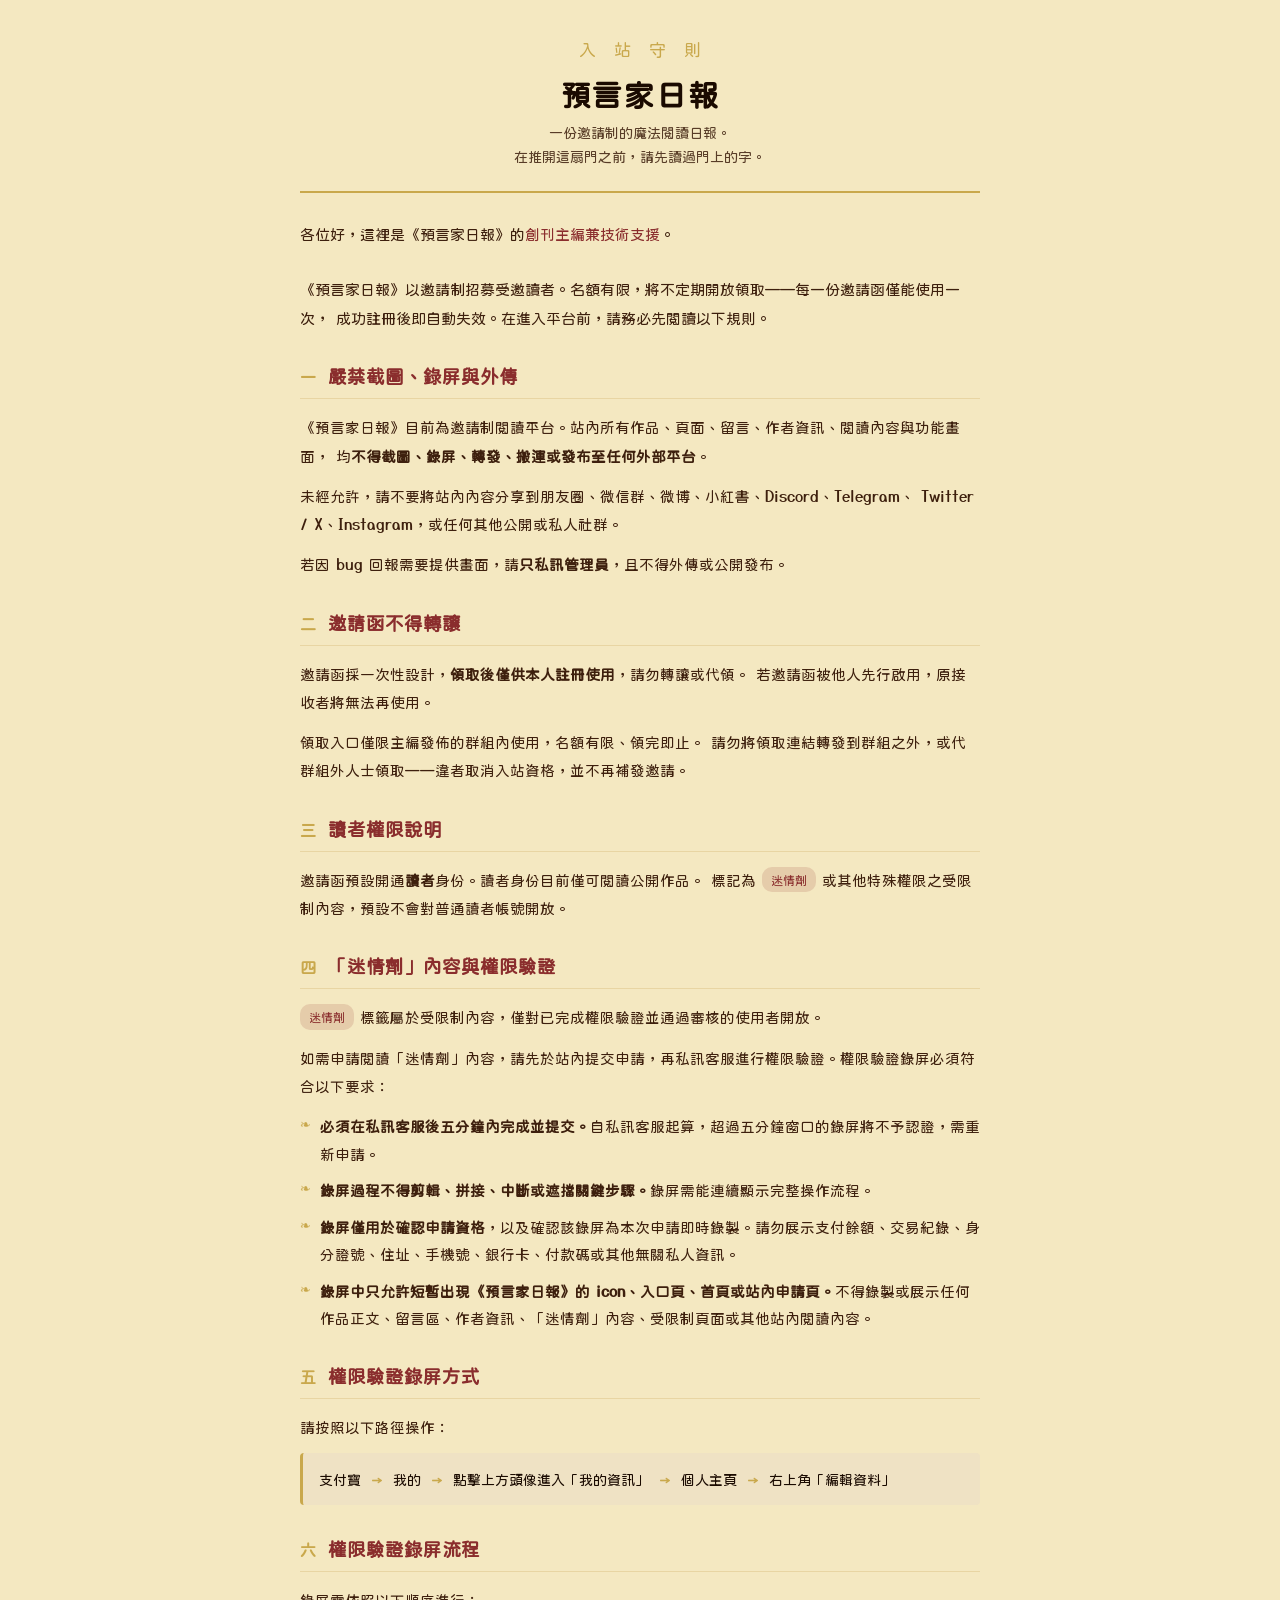
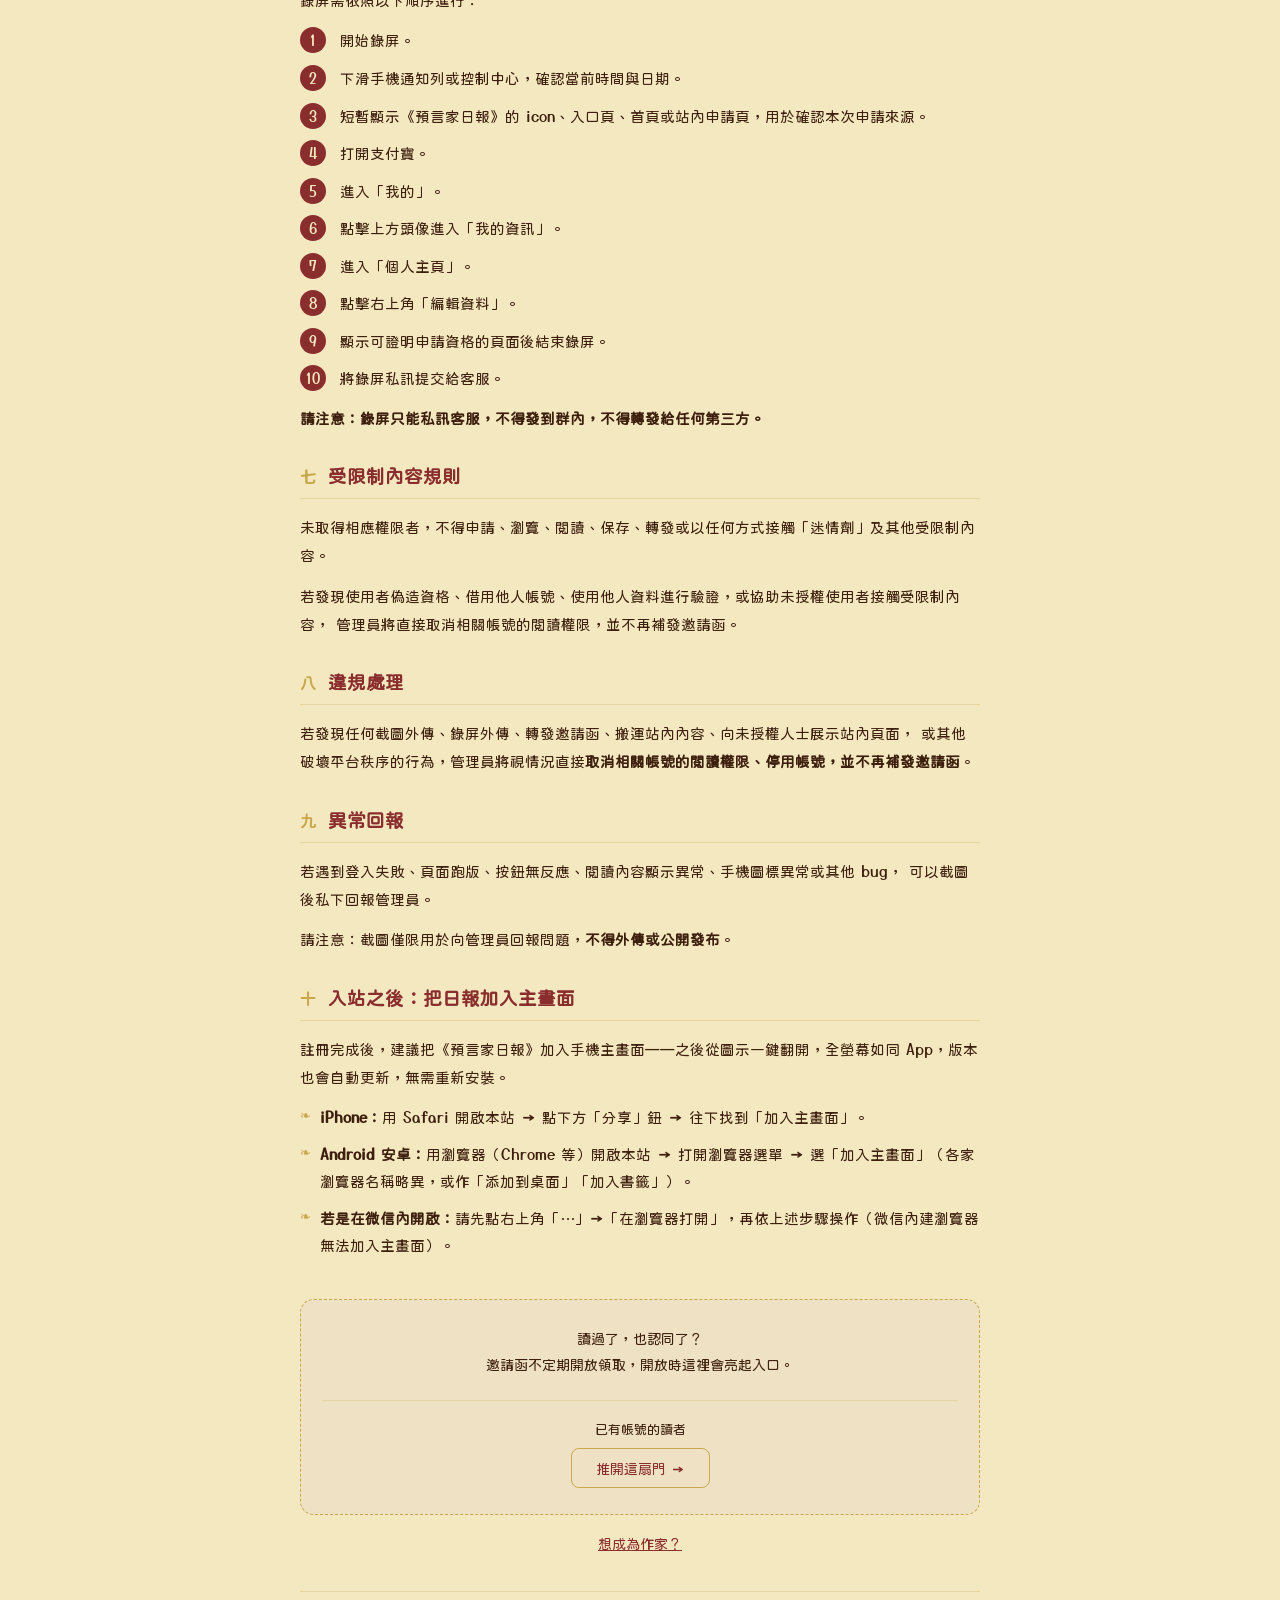
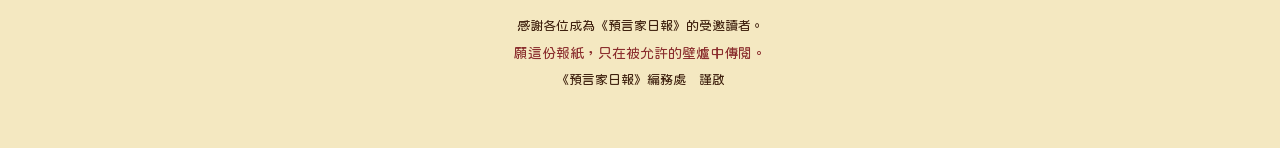
==== commit 1f7ad3dd: "feat: writer applications — rules-page form + admin list /rules gains a quiet 想成為作家？link that expand" ====
--- a/rules.html
+++ b/rules.html
@@ -61,6 +61,23 @@
     .entry a.btn-ghost { display: inline-block; background: transparent; color: var(--accent);
                          border: 1px solid var(--gold); text-decoration: none; font-size: 14px;
                          padding: 9px 24px; border-radius: 8px; }
+    /* 作家申請：入口是守則頁最底下一條不張揚的連結，點開才展開表單。 */
+    .wa-toggle { display: block; text-align: center; margin: 18px 0 0; font-size: 14px; }
+    .wa-box { margin: 14px 0 0; padding: 18px 16px; background: var(--parchment2);
+              border: 1px solid var(--gold-lt); border-radius: 12px; text-align: left; }
+    .wa-box p { font-size: 13px; color: var(--ink-light); line-height: 1.85; margin: 0 0 12px; }
+    .wa-box label { display: block; font-size: 13px; color: var(--ink); margin: 0 0 5px; }
+    .wa-box input, .wa-box textarea {
+      width: 100%; box-sizing: border-box; padding: 9px 11px; margin: 0 0 12px;
+      border: 1px solid var(--gold-lt); border-radius: 4px; background: var(--parchment);
+      color: var(--ink); font-size: 14px; font-family: inherit; }
+    .wa-box textarea { min-height: 76px; resize: vertical; }
+    .wa-box button { width: 100%; padding: 11px; border: 0; border-radius: 8px;
+                     background: var(--scarlet); color: var(--on-dark); font-size: 15px;
+                     font-family: inherit; cursor: pointer; }
+    .wa-box button[disabled] { opacity: .55; cursor: default; }
+    .wa-msg { font-size: 13px; line-height: 1.85; margin: 10px 0 0; }
+    .wa-msg.ok { color: var(--accent); }
     .colophon { text-align: center; font-size: 13px; color: var(--ink-light); margin-top: 38px;
                 padding-top: 20px; border-top: 1px solid var(--gold-lt); line-height: 2; }
     .colophon .quote { color: var(--accent); font-size: 14px; }
@@ -227,6 +244,77 @@
         document.addEventListener('visibilitychange', function () { if (!document.hidden) refresh(); });
         window.addEventListener('pageshow', refresh);
       })();
+
+    </script>
+
+    <a class="wa-toggle" href="#" id="wa-toggle">想成為作家？</a>
+    <div class="wa-box" id="wa-box" style="display:none">
+      <p>《預言家日報》的作家由編務處逐一邀請。若你也寫文，留下一個能找到你的方式，
+         我們會與你聯繫、看看你的作品。<br />
+         主編不會親自與你聯繫——後續一律由客服與你聯絡。</p>
+      <label for="wa-contact">聯絡方式</label>
+      <input id="wa-contact" type="text" maxlength="100" placeholder="微信號、郵箱等，能找到你就好" />
+      <label for="wa-note">想說的話（選填）</label>
+      <textarea id="wa-note" maxlength="300" placeholder="平常寫什麼、在哪裡發表過，都可以寫在這裡"></textarea>
+      <button type="button" id="wa-send">送出</button>
+      <p class="wa-msg" id="wa-msg" style="display:none"></p>
+    </div>
+    <script>
+      // 作家申請：免登入的公開表單。濫用防護在後端（每 IP 每日 3 次＋全站保險絲），
+      // 這裡只負責不讓人重複連點，以及把後端的訊息原樣轉達。
+      (function () {
+        var API = location.hostname.endsWith('.onrender.com') ? location.origin : 'https://the-prophet-daily.onrender.com';
+        var toggle = document.getElementById('wa-toggle');
+        var box = document.getElementById('wa-box');
+        var btn = document.getElementById('wa-send');
+        var msg = document.getElementById('wa-msg');
+        var busy = false;
+
+        toggle.addEventListener('click', function (e) {
+          e.preventDefault();
+          var open = box.style.display !== 'none';
+          box.style.display = open ? 'none' : '';
+          toggle.textContent = open ? '想成為作家？' : '收起';
+          if (!open) document.getElementById('wa-contact').focus();
+        });
+
+        function say(text, ok) {
+          msg.textContent = text;
+          msg.className = 'wa-msg' + (ok ? ' ok' : '');
+          msg.style.display = '';
+        }
+
+        btn.addEventListener('click', function () {
+          if (busy) return;
+          var contact = document.getElementById('wa-contact').value.trim();
+          if (!contact) { say('請先留下聯絡方式。'); return; }
+          busy = true;
+          btn.disabled = true;
+          btn.textContent = '送出中…';
+          fetch(API + '/applications/writer', {
+            method: 'POST',
+            headers: { 'Content-Type': 'application/json' },
+            body: JSON.stringify({ contact: contact, note: document.getElementById('wa-note').value.trim() })
+          }).then(function (r) {
+            return r.json().catch(function () { return {}; }).then(function (d) { return { ok: r.ok, d: d }; });
+          }).then(function (res) {
+            if (res.ok) {
+              document.getElementById('wa-contact').value = '';
+              document.getElementById('wa-note').value = '';
+              say('已收到。編務處會再與你聯絡——請留意你留下的聯絡方式。', true);
+              btn.style.display = 'none';
+            } else {
+              say((res.d && res.d.detail) || '送出失敗，請稍後再試。');
+              btn.disabled = false;
+              btn.textContent = '送出';
+            }
+          }).catch(function () {
+            say('連線不順，請稍後再試。');
+            btn.disabled = false;
+            btn.textContent = '送出';
+          }).then(function () { busy = false; });
+        });
+      })();
     </script>
 
     <div class="colophon">
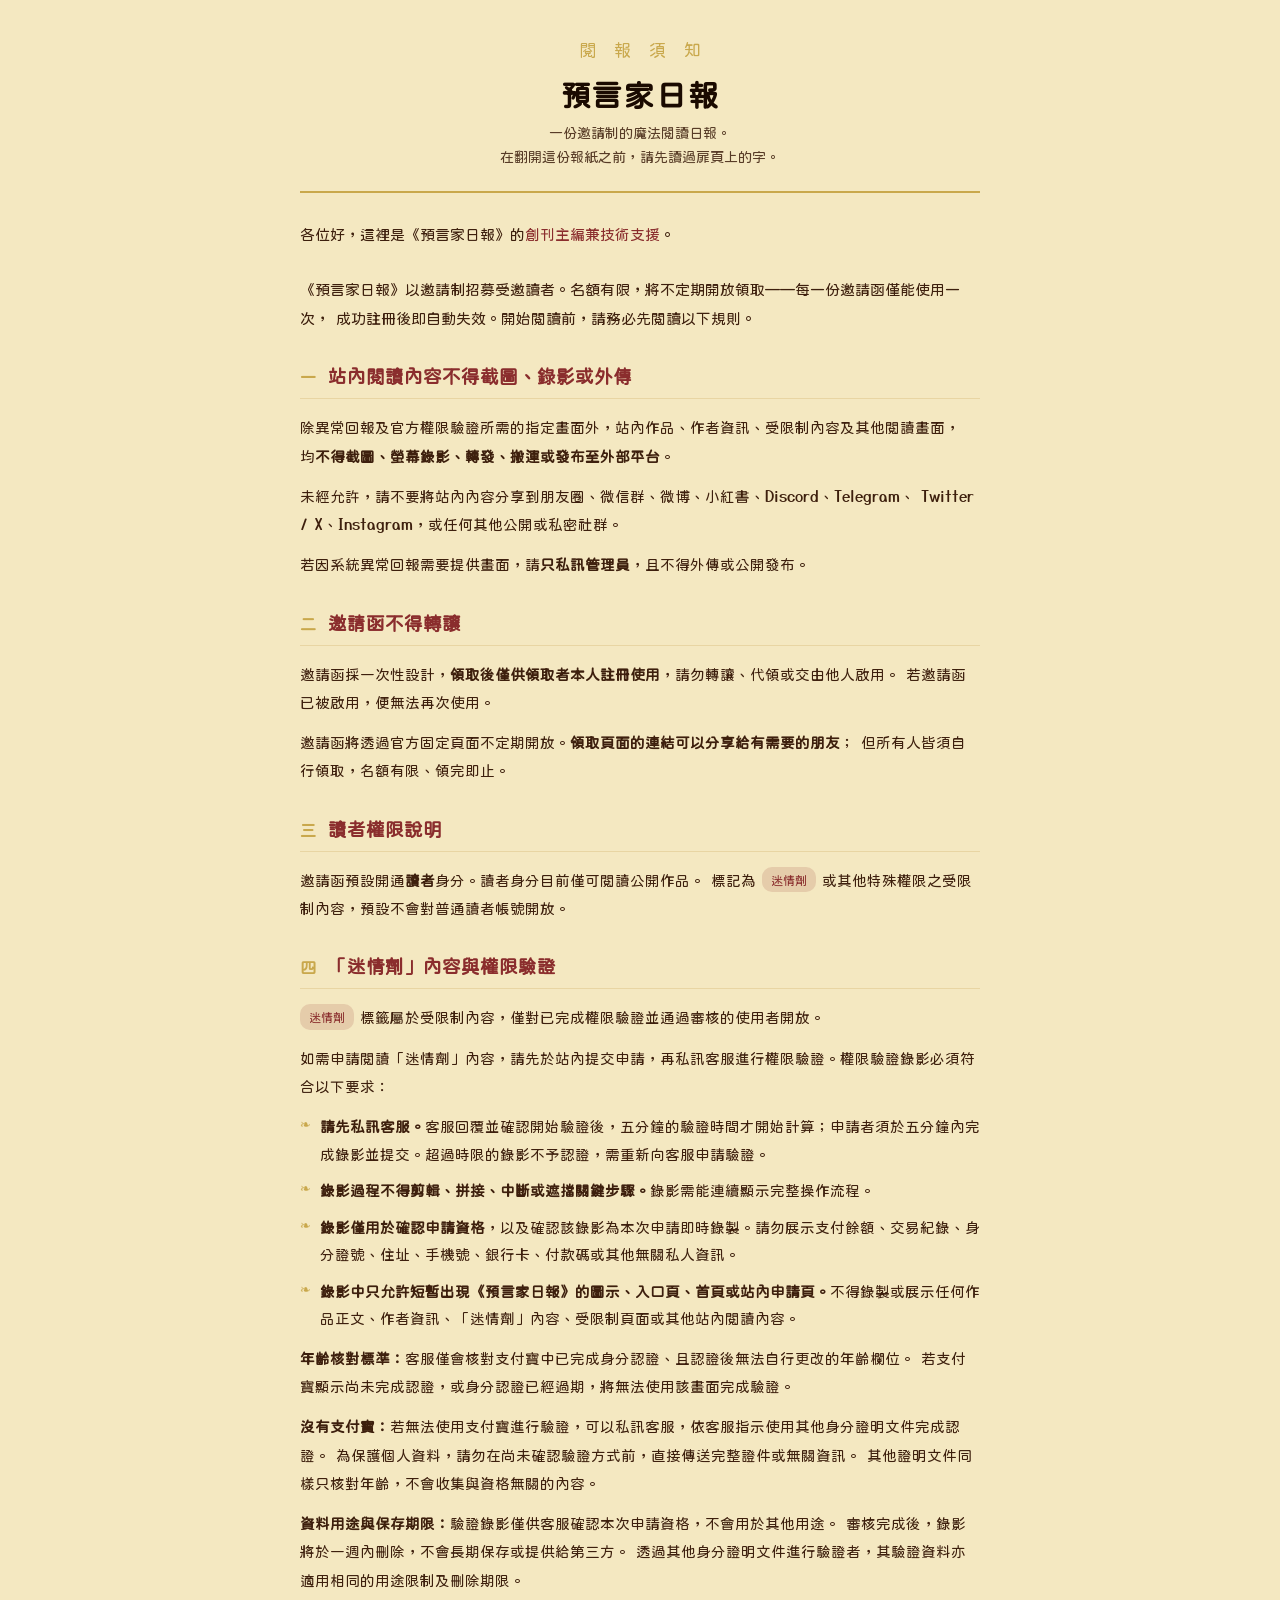
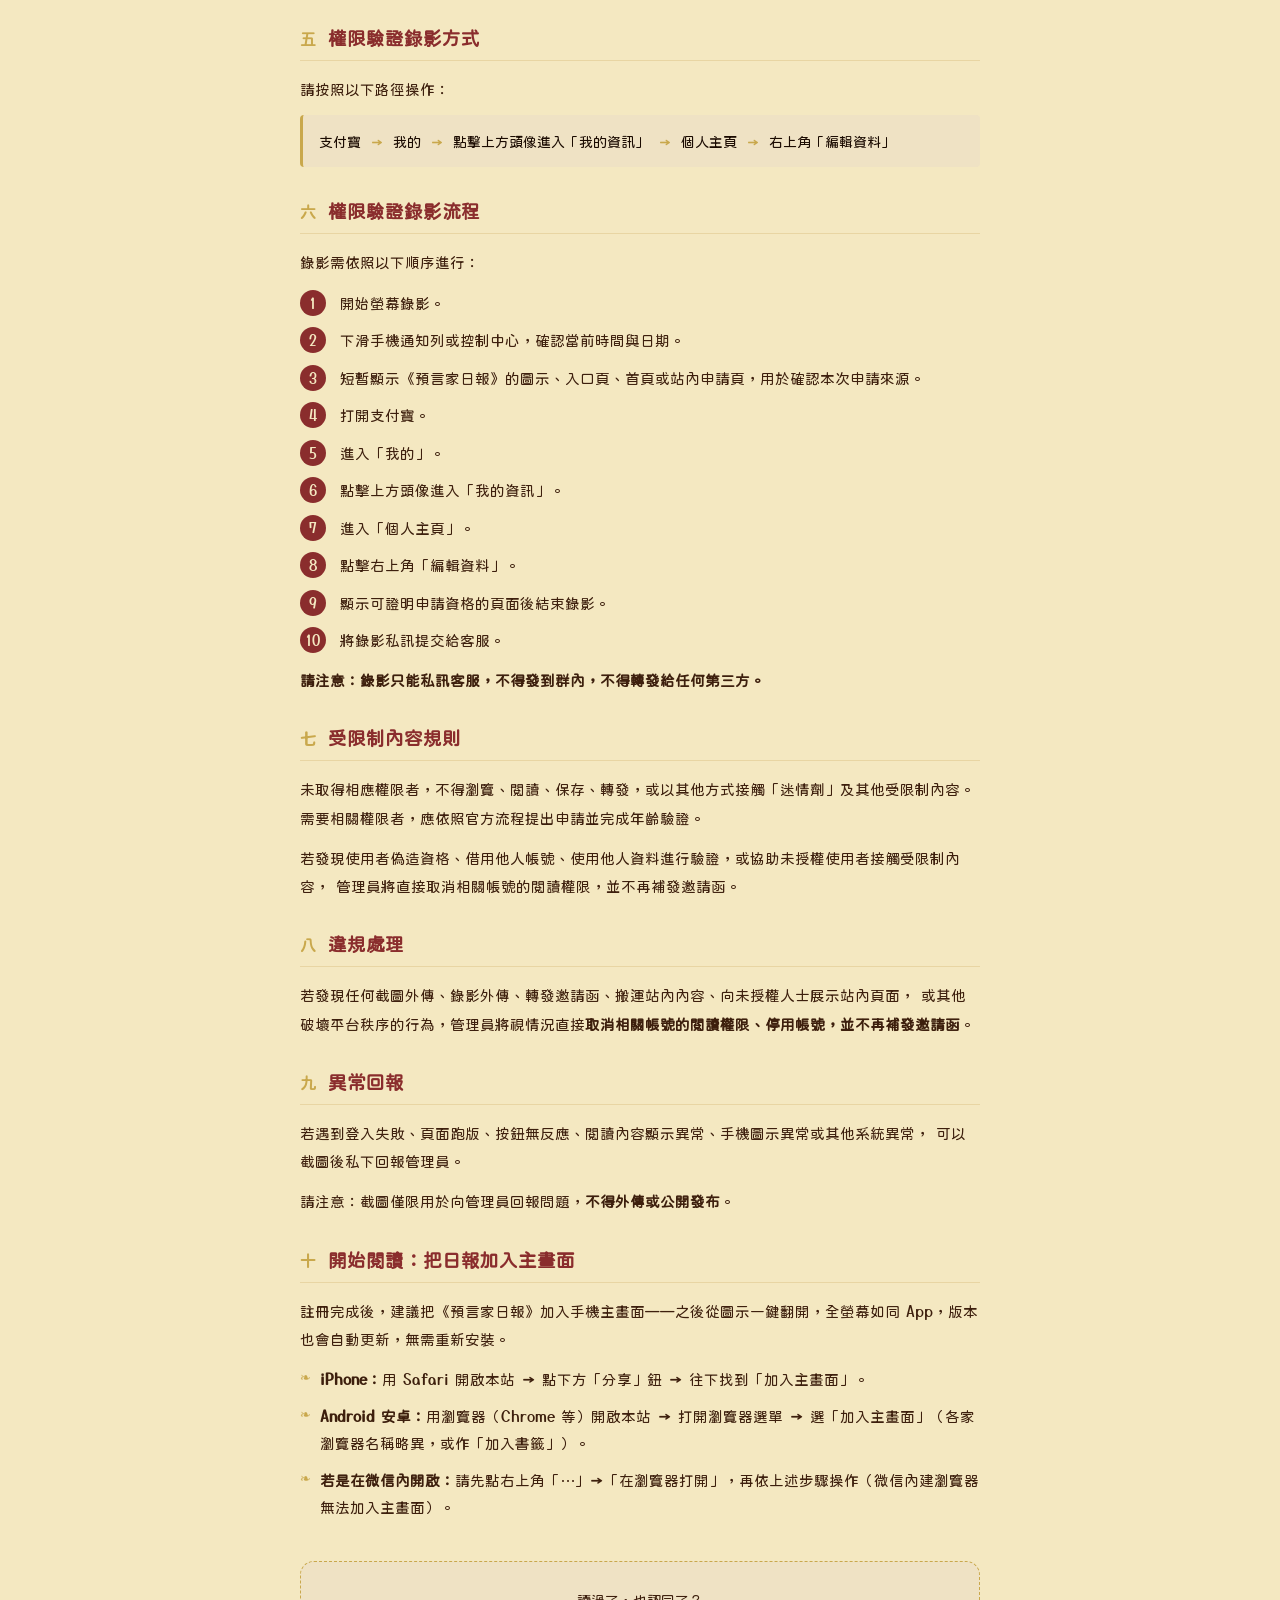
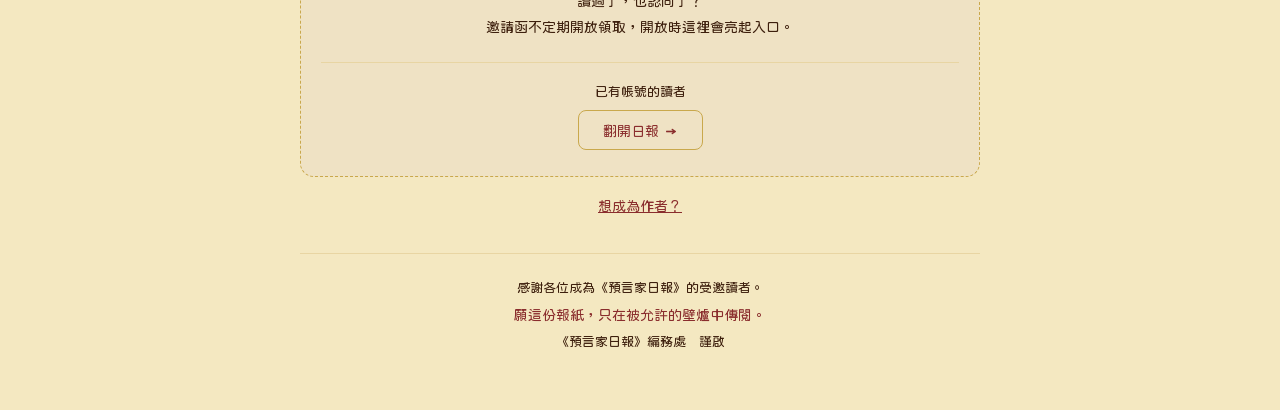
==== commit 3526a9ed: "copy(rules): rewrite as 閱報須知 Ten changes from the editor's brief: - Newspaper imagery throughout (入站" ====
--- a/rules.html
+++ b/rules.html
@@ -3,7 +3,7 @@
 <head>
   <meta charset="utf-8" />
   <meta name="viewport" content="width=device-width, initial-scale=1, viewport-fit=cover" />
-  <title>入站守則｜預言家日報</title>
+  <title>閱報須知｜預言家日報</title>
   <meta name="description" content="《預言家日報》——邀請制的魔法閱讀平台。入站前，請先讀過這裡的規則。" />
   <link rel="icon" href="./favicon.png" />
   <link rel="apple-touch-icon" href="./apple-touch-icon.png" />
@@ -87,9 +87,9 @@
 <body>
   <div class="rules-wrap">
     <header class="masthead">
-      <div class="kicker">入 站 守 則</div>
+      <div class="kicker">閱 報 須 知</div>
       <h1>預言家日報</h1>
-      <div class="sub">一份邀請制的魔法閱讀日報。<br />在推開這扇門之前，請先讀過門上的字。</div>
+      <div class="sub">一份邀請制的魔法閱讀日報。<br />在翻開這份報紙之前，請先讀過扉頁上的字。</div>
     </header>
 
     <p class="lede">
@@ -97,32 +97,32 @@
     </p>
     <p class="lede">
       《預言家日報》以邀請制招募受邀讀者。名額有限，將不定期開放領取——每一份邀請函僅能使用一次，
-      成功註冊後即自動失效。在進入平台前，請務必先閱讀以下規則。
+      成功註冊後即自動失效。開始閱讀前，請務必先閱讀以下規則。
     </p>
 
     <section class="rule">
-      <h2><span class="no">一</span> 嚴禁截圖、錄屏與外傳</h2>
-      <div class="divider"></div>
-      <p>《預言家日報》目前為邀請制閱讀平台。站內所有作品、頁面、留言、作者資訊、閱讀內容與功能畫面，
-         均<strong>不得截圖、錄屏、轉發、搬運或發布至任何外部平台</strong>。</p>
+      <h2><span class="no">一</span> 站內閱讀內容不得截圖、錄影或外傳</h2>
+      <div class="divider"></div>
+      <p>除異常回報及官方權限驗證所需的指定畫面外，站內作品、作者資訊、受限制內容及其他閱讀畫面，
+         均<strong>不得截圖、螢幕錄影、轉發、搬運或發布至外部平台</strong>。</p>
       <p>未經允許，請不要將站內內容分享到朋友圈、微信群、微博、小紅書、Discord、Telegram、
-         Twitter / X、Instagram，或任何其他公開或私人社群。</p>
-      <p>若因 bug 回報需要提供畫面，請<strong>只私訊管理員</strong>，且不得外傳或公開發布。</p>
+         Twitter / X、Instagram，或任何其他公開或私密社群。</p>
+      <p>若因系統異常回報需要提供畫面，請<strong>只私訊管理員</strong>，且不得外傳或公開發布。</p>
     </section>
 
     <section class="rule">
       <h2><span class="no">二</span> 邀請函不得轉讓</h2>
       <div class="divider"></div>
-      <p>邀請函採一次性設計，<strong>領取後僅供本人註冊使用</strong>，請勿轉讓或代領。
-         若邀請函被他人先行啟用，原接收者將無法再使用。</p>
-      <p>領取入口僅限主編發佈的群組內使用，名額有限、領完即止。
-         請勿將領取連結轉發到群組之外，或代群組外人士領取——違者取消入站資格，並不再補發邀請。</p>
+      <p>邀請函採一次性設計，<strong>領取後僅供領取者本人註冊使用</strong>，請勿轉讓、代領或交由他人啟用。
+         若邀請函已被啟用，便無法再次使用。</p>
+      <p>邀請函將透過官方固定頁面不定期開放。<strong>領取頁面的連結可以分享給有需要的朋友</strong>；
+         但所有人皆須自行領取，名額有限、領完即止。</p>
     </section>
 
     <section class="rule">
       <h2><span class="no">三</span> 讀者權限說明</h2>
       <div class="divider"></div>
-      <p>邀請函預設開通<strong>讀者</strong>身份。讀者身份目前僅可閱讀公開作品。
+      <p>邀請函預設開通<strong>讀者</strong>身分。讀者身分目前僅可閱讀公開作品。
          標記為 <span class="tag amor">迷情劑</span> 或其他特殊權限之受限制內容，預設不會對普通讀者帳號開放。</p>
     </section>
 
@@ -130,17 +130,25 @@
       <h2><span class="no">四</span>「迷情劑」內容與權限驗證</h2>
       <div class="divider"></div>
       <p><span class="tag amor">迷情劑</span> 標籤屬於受限制內容，僅對已完成權限驗證並通過審核的使用者開放。</p>
-      <p>如需申請閱讀「迷情劑」內容，請先於站內提交申請，再私訊客服進行權限驗證。權限驗證錄屏必須符合以下要求：</p>
+      <p>如需申請閱讀「迷情劑」內容，請先於站內提交申請，再私訊客服進行權限驗證。權限驗證錄影必須符合以下要求：</p>
       <ul class="bullet">
-        <li><strong>必須在私訊客服後五分鐘內完成並提交。</strong>自私訊客服起算，超過五分鐘窗口的錄屏將不予認證，需重新申請。</li>
-        <li><strong>錄屏過程不得剪輯、拼接、中斷或遮擋關鍵步驟。</strong>錄屏需能連續顯示完整操作流程。</li>
-        <li><strong>錄屏僅用於確認申請資格</strong>，以及確認該錄屏為本次申請即時錄製。請勿展示支付餘額、交易紀錄、身分證號、住址、手機號、銀行卡、付款碼或其他無關私人資訊。</li>
-        <li><strong>錄屏中只允許短暫出現《預言家日報》的 icon、入口頁、首頁或站內申請頁。</strong>不得錄製或展示任何作品正文、留言區、作者資訊、「迷情劑」內容、受限制頁面或其他站內閱讀內容。</li>
+        <li><strong>請先私訊客服。</strong>客服回覆並確認開始驗證後，五分鐘的驗證時間才開始計算；申請者須於五分鐘內完成錄影並提交。超過時限的錄影不予認證，需重新向客服申請驗證。</li>
+        <li><strong>錄影過程不得剪輯、拼接、中斷或遮擋關鍵步驟。</strong>錄影需能連續顯示完整操作流程。</li>
+        <li><strong>錄影僅用於確認申請資格</strong>，以及確認該錄影為本次申請即時錄製。請勿展示支付餘額、交易紀錄、身分證號、住址、手機號、銀行卡、付款碼或其他無關私人資訊。</li>
+        <li><strong>錄影中只允許短暫出現《預言家日報》的圖示、入口頁、首頁或站內申請頁。</strong>不得錄製或展示任何作品正文、作者資訊、「迷情劑」內容、受限制頁面或其他站內閱讀內容。</li>
       </ul>
-    </section>
-
-    <section class="rule">
-      <h2><span class="no">五</span> 權限驗證錄屏方式</h2>
+      <p><strong>年齡核對標準：</strong>客服僅會核對支付寶中已完成身分認證、且認證後無法自行更改的年齡欄位。
+         若支付寶顯示尚未完成認證，或身分認證已經過期，將無法使用該畫面完成驗證。</p>
+      <p><strong>沒有支付寶：</strong>若無法使用支付寶進行驗證，可以私訊客服，依客服指示使用其他身分證明文件完成認證。
+         為保護個人資料，請勿在尚未確認驗證方式前，直接傳送完整證件或無關資訊。
+         其他證明文件同樣只核對年齡，不會收集與資格無關的內容。</p>
+      <p><strong>資料用途與保存期限：</strong>驗證錄影僅供客服確認本次申請資格，不會用於其他用途。
+         審核完成後，錄影將於一週內刪除，不會長期保存或提供給第三方。
+         透過其他身分證明文件進行驗證者，其驗證資料亦適用相同的用途限制及刪除期限。</p>
+    </section>
+
+    <section class="rule">
+      <h2><span class="no">五</span> 權限驗證錄影方式</h2>
       <div class="divider"></div>
       <p>請按照以下路徑操作：</p>
       <div class="path">
@@ -150,28 +158,29 @@
     </section>
 
     <section class="rule">
-      <h2><span class="no">六</span> 權限驗證錄屏流程</h2>
-      <div class="divider"></div>
-      <p>錄屏需依照以下順序進行：</p>
+      <h2><span class="no">六</span> 權限驗證錄影流程</h2>
+      <div class="divider"></div>
+      <p>錄影需依照以下順序進行：</p>
       <ol class="steps">
-        <li>開始錄屏。</li>
+        <li>開始螢幕錄影。</li>
         <li>下滑手機通知列或控制中心，確認當前時間與日期。</li>
-        <li>短暫顯示《預言家日報》的 icon、入口頁、首頁或站內申請頁，用於確認本次申請來源。</li>
+        <li>短暫顯示《預言家日報》的圖示、入口頁、首頁或站內申請頁，用於確認本次申請來源。</li>
         <li>打開支付寶。</li>
         <li>進入「我的」。</li>
         <li>點擊上方頭像進入「我的資訊」。</li>
         <li>進入「個人主頁」。</li>
         <li>點擊右上角「編輯資料」。</li>
-        <li>顯示可證明申請資格的頁面後結束錄屏。</li>
-        <li>將錄屏私訊提交給客服。</li>
+        <li>顯示可證明申請資格的頁面後結束錄影。</li>
+        <li>將錄影私訊提交給客服。</li>
       </ol>
-      <p class="warnline">請注意：錄屏只能私訊客服，不得發到群內，不得轉發給任何第三方。</p>
+      <p class="warnline">請注意：錄影只能私訊客服，不得發到群內，不得轉發給任何第三方。</p>
     </section>
 
     <section class="rule">
       <h2><span class="no">七</span> 受限制內容規則</h2>
       <div class="divider"></div>
-      <p>未取得相應權限者，不得申請、瀏覽、閱讀、保存、轉發或以任何方式接觸「迷情劑」及其他受限制內容。</p>
+      <p>未取得相應權限者，不得瀏覽、閱讀、保存、轉發，或以其他方式接觸「迷情劑」及其他受限制內容。
+         需要相關權限者，應依照官方流程提出申請並完成年齡驗證。</p>
       <p>若發現使用者偽造資格、借用他人帳號、使用他人資料進行驗證，或協助未授權使用者接觸受限制內容，
          管理員將直接取消相關帳號的閱讀權限，並不再補發邀請函。</p>
     </section>
@@ -179,25 +188,25 @@
     <section class="rule">
       <h2><span class="no">八</span> 違規處理</h2>
       <div class="divider"></div>
-      <p>若發現任何截圖外傳、錄屏外傳、轉發邀請函、搬運站內內容、向未授權人士展示站內頁面，
+      <p>若發現任何截圖外傳、錄影外傳、轉發邀請函、搬運站內內容、向未授權人士展示站內頁面，
          或其他破壞平台秩序的行為，管理員將視情況直接<strong>取消相關帳號的閱讀權限、停用帳號，並不再補發邀請函</strong>。</p>
     </section>
 
     <section class="rule">
       <h2><span class="no">九</span> 異常回報</h2>
       <div class="divider"></div>
-      <p>若遇到登入失敗、頁面跑版、按鈕無反應、閱讀內容顯示異常、手機圖標異常或其他 bug，
+      <p>若遇到登入失敗、頁面跑版、按鈕無反應、閱讀內容顯示異常、手機圖示異常或其他系統異常，
          可以截圖後私下回報管理員。</p>
       <p>請注意：截圖僅限用於向管理員回報問題，<strong>不得外傳或公開發布</strong>。</p>
     </section>
 
     <section class="rule">
-      <h2><span class="no">十</span> 入站之後：把日報加入主畫面</h2>
+      <h2><span class="no">十</span> 開始閱讀：把日報加入主畫面</h2>
       <div class="divider"></div>
       <p>註冊完成後，建議把《預言家日報》加入手機主畫面——之後從圖示一鍵翻開，全螢幕如同 App，版本也會自動更新，無需重新安裝。</p>
       <ul class="bullet">
         <li><strong>iPhone：</strong>用 Safari 開啟本站 → 點下方「分享」鈕 → 往下找到「加入主畫面」。</li>
-        <li><strong>Android 安卓：</strong>用瀏覽器（Chrome 等）開啟本站 → 打開瀏覽器選單 → 選「加入主畫面」（各家瀏覽器名稱略異，或作「添加到桌面」「加入書籤」）。</li>
+        <li><strong>Android 安卓：</strong>用瀏覽器（Chrome 等）開啟本站 → 打開瀏覽器選單 → 選「加入主畫面」（各家瀏覽器名稱略異，或作「加入書籤」）。</li>
         <li><strong>若是在微信內開啟：</strong>請先點右上角「⋯」→「在瀏覽器打開」，再依上述步驟操作（微信內建瀏覽器無法加入主畫面）。</li>
       </ul>
     </section>
@@ -208,7 +217,7 @@
       <p id="entry-note" style="display:none;font-size:12px;opacity:.8;margin:10px 0 0"></p>
       <div class="signin">
         <div class="label">已有帳號的讀者</div>
-        <a class="btn-ghost" href="./">推開這扇門 →</a>
+        <a class="btn-ghost" href="./">翻開日報 →</a>
       </div>
     </div>
     <script>
@@ -223,7 +232,7 @@
           var grab = document.getElementById('entry-grab');
           var note = document.getElementById('entry-note');
           if (g && g.code) {
-            var roleName = g.role === 'writer' ? '作家' : '讀者';
+            var roleName = g.role === 'writer' ? '作者' : '讀者';
             copy.innerHTML = '讀過了，也認同了？<br />本輪' + roleName + '邀請函開放領取中。';
             grab.href = './?grab=' + encodeURIComponent(g.code);
             grab.style.display = '';
@@ -247,9 +256,9 @@
 
     </script>
 
-    <a class="wa-toggle" href="#" id="wa-toggle">想成為作家？</a>
+    <a class="wa-toggle" href="#" id="wa-toggle">想成為作者？</a>
     <div class="wa-box" id="wa-box" style="display:none">
-      <p>《預言家日報》的作家由編務處逐一邀請。若你也寫文，留下一個能找到你的方式，
+      <p>《預言家日報》的作者由編務處逐一邀請。若你也寫文，留下一個能找到你的方式，
          我們會與你聯繫、看看你的作品。<br />
          主編不會親自與你聯繫——後續一律由客服與你聯絡。</p>
       <label for="wa-contact">聯絡方式</label>
@@ -274,7 +283,7 @@
           e.preventDefault();
           var open = box.style.display !== 'none';
           box.style.display = open ? 'none' : '';
-          toggle.textContent = open ? '想成為作家？' : '收起';
+          toggle.textContent = open ? '想成為作者？' : '收起';
           if (!open) document.getElementById('wa-contact').focus();
         });
 
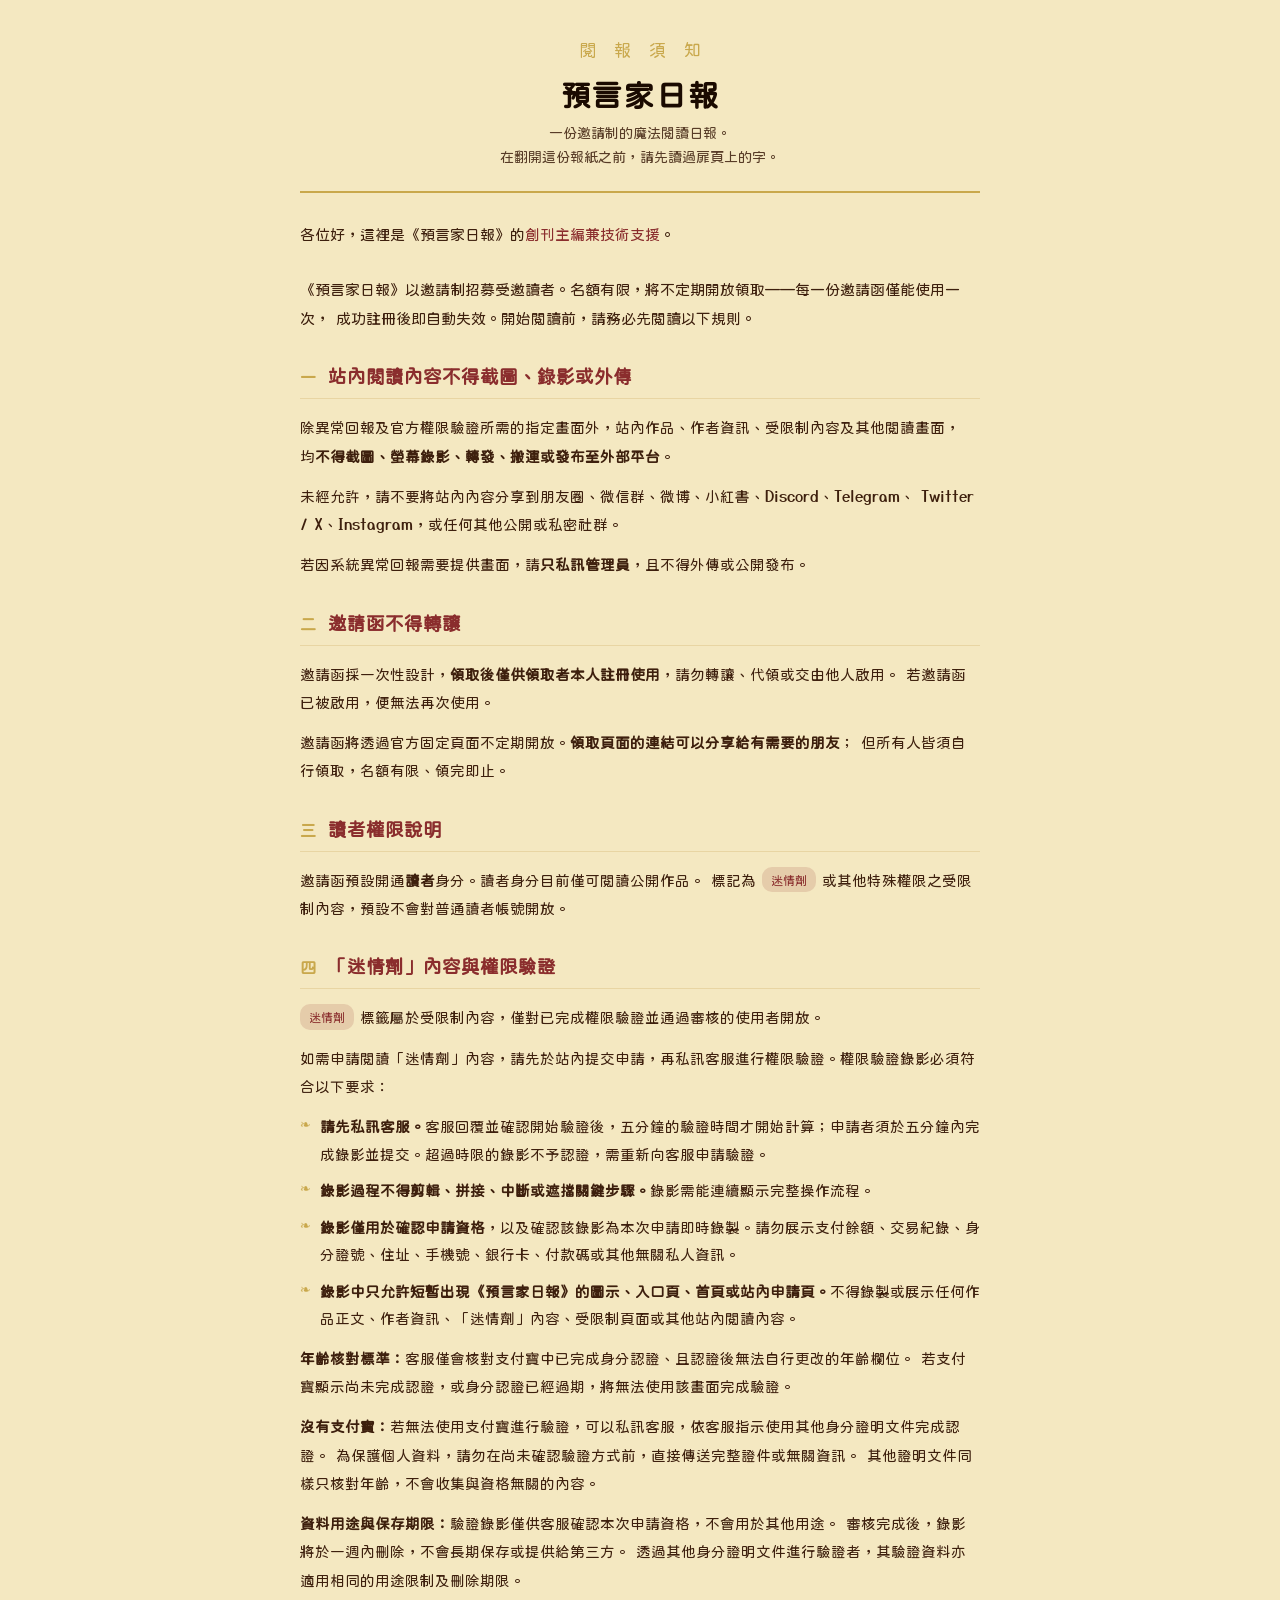
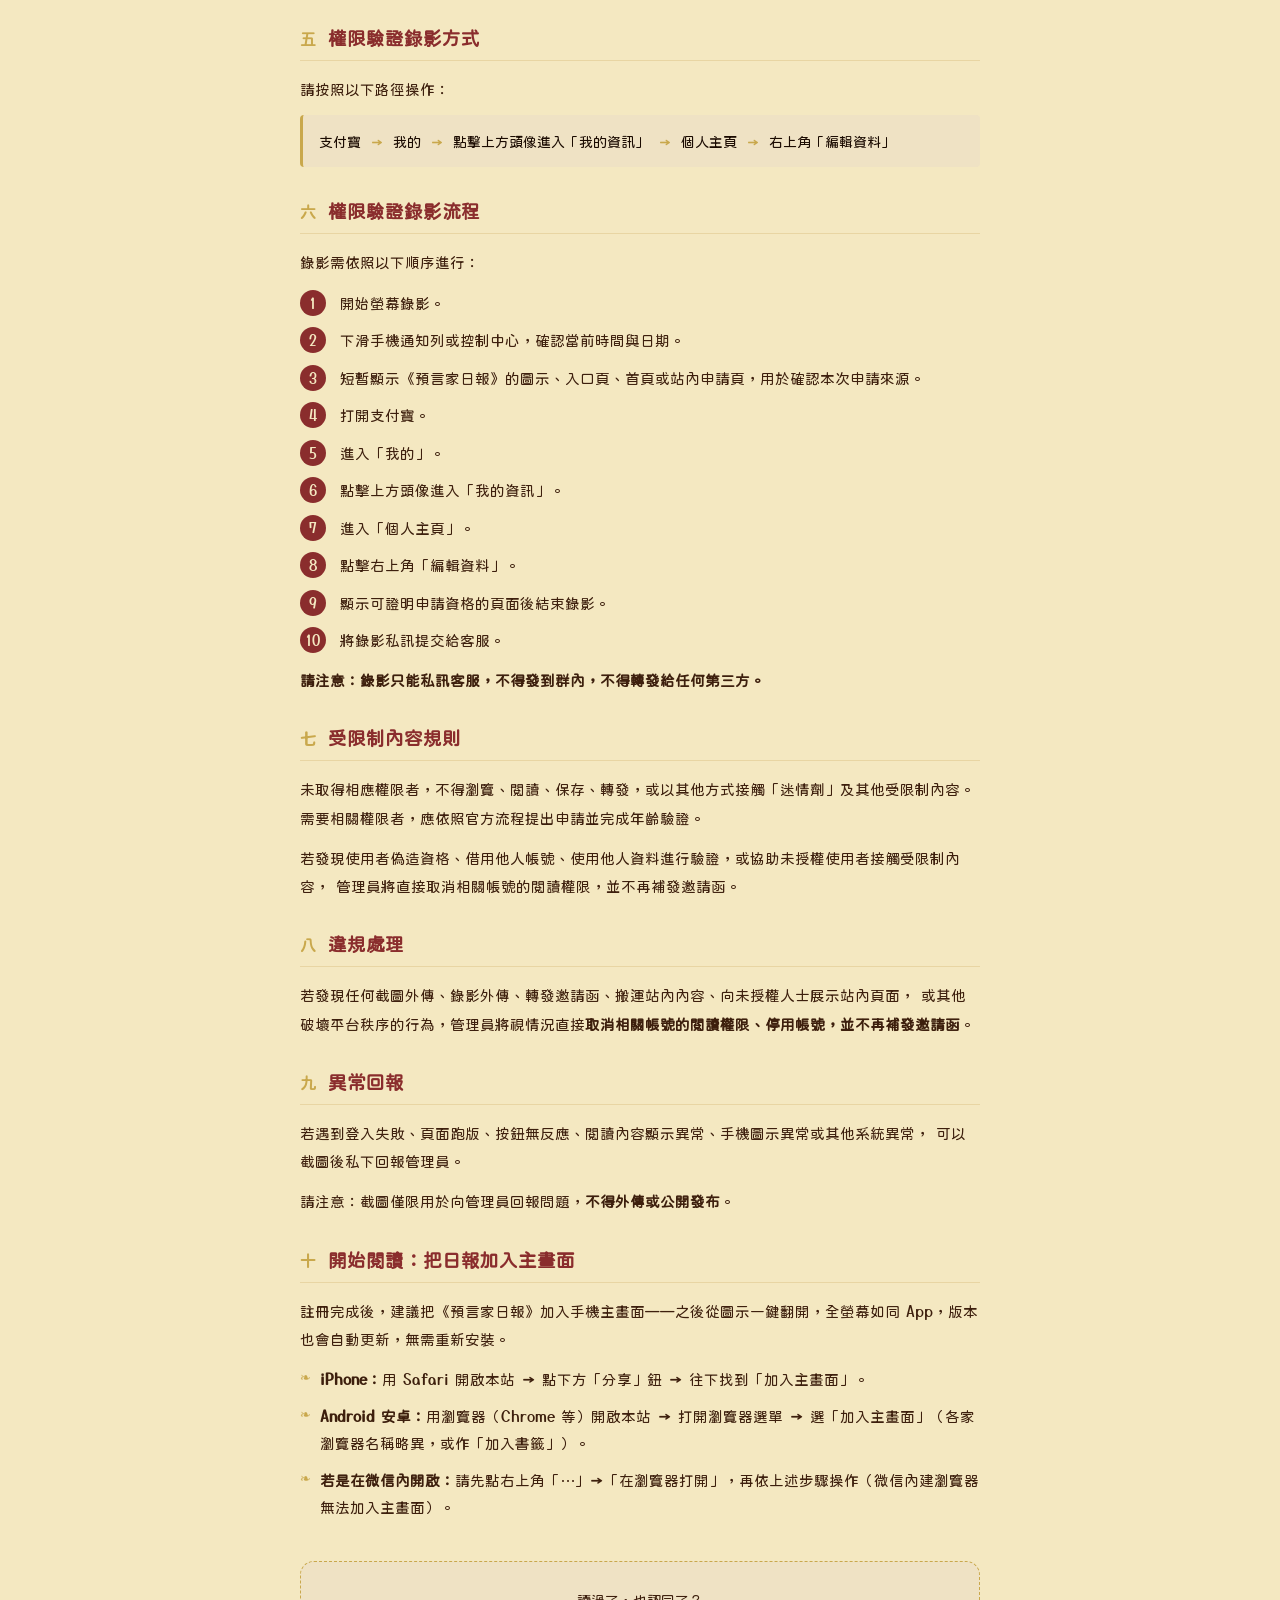
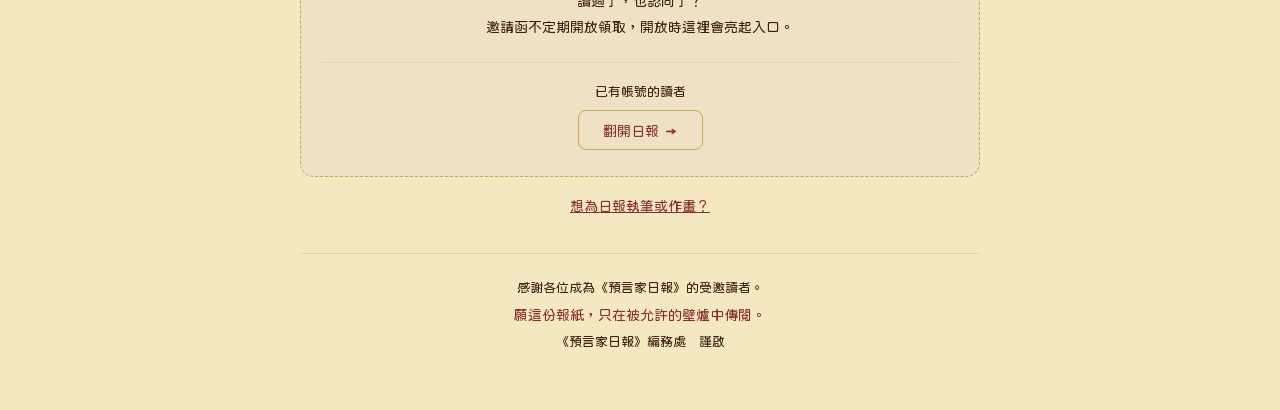
==== commit bc60242c: "copy(rules): 申請文案涵蓋製圖師——執筆或作畫皆可投遞 - 入口連結：想成為作者？ → 想為日報執筆或作畫？ - 主文案：作者與製圖師皆由編務處逐一邀請，無論寫文或作畫 - 想說的話提示補" ====
--- a/rules.html
+++ b/rules.html
@@ -78,6 +78,16 @@
     .wa-box button[disabled] { opacity: .55; cursor: default; }
     .wa-msg { font-size: 13px; line-height: 1.85; margin: 10px 0 0; }
     .wa-msg.ok { color: var(--accent); }
+    /* 微信內建瀏覽器提示。無法強制跳轉——微信封死了所有導向外部瀏覽器的手段，
+       任何網站能做的都只是引導。所以把指引做得夠明顯，並附上複製連結這條後路。 */
+    .wx-note { display: none; position: relative; margin: 0 0 22px; padding: 15px 17px;
+               background: var(--parchment2); border: 1.5px solid var(--gold); border-radius: 12px; }
+    .wx-note h3 { margin: 0 0 7px; font-size: 15px; color: var(--accent);
+                  display: flex; align-items: center; gap: 7px; }
+    .wx-note p { font-size: 13.5px; line-height: 1.9; color: var(--ink-light); margin: 0 0 10px; }
+    .wx-note .corner { position: absolute; top: -6px; right: 10px; color: var(--gold); }
+    .wx-note button { font-family: inherit; font-size: 13px; padding: 8px 18px; border-radius: 8px;
+                      border: 1px solid var(--gold); background: transparent; color: var(--accent); cursor: pointer; }
     .colophon { text-align: center; font-size: 13px; color: var(--ink-light); margin-top: 38px;
                 padding-top: 20px; border-top: 1px solid var(--gold-lt); line-height: 2; }
     .colophon .quote { color: var(--accent); font-size: 14px; }
@@ -91,6 +101,54 @@
       <h1>預言家日報</h1>
       <div class="sub">一份邀請制的魔法閱讀日報。<br />在翻開這份報紙之前，請先讀過扉頁上的字。</div>
     </header>
+
+    <div class="wx-note" id="wx-note">
+      <svg class="corner" width="22" height="22" viewBox="0 0 24 24" fill="none" stroke="currentColor"
+           stroke-width="2" stroke-linecap="round" stroke-linejoin="round" aria-hidden="true">
+        <path d="M7 17 17 7" /><path d="M9 7h8v8" />
+      </svg>
+      <h3>
+        <svg width="16" height="16" viewBox="0 0 24 24" fill="none" stroke="currentColor"
+             stroke-width="2" stroke-linecap="round" stroke-linejoin="round" aria-hidden="true">
+          <circle cx="12" cy="12" r="10" /><path d="M12 16v-4" /><path d="M12 8h.01" />
+        </svg>
+        你正在微信中開啟
+      </h3>
+      <p>微信的內建瀏覽器無法將日報加入主畫面，閱讀體驗也會打折。
+         請點<strong>右上角的「⋯」</strong>，選「在瀏覽器打開」，再繼續。</p>
+      <button type="button" id="wx-copy">複製本頁連結</button>
+    </div>
+    <script>
+      // 微信內建瀏覽器：偵測 UA 後把上方提示打開。
+      // 不嘗試自動跳轉——微信會攔下 location 導向、target="_blank" 與各種 scheme，
+      // 硬跳只會讓使用者卡在白畫面。能做的就是把「⋯ → 在瀏覽器打開」講清楚，
+      // 並提供複製連結，讓他們自己貼到瀏覽器。腳本必須放在標記之後才抓得到元素。
+      (function () {
+        if (!/micromessenger/i.test(navigator.userAgent)) return;
+        var note = document.getElementById('wx-note');
+        var btn = document.getElementById('wx-copy');
+        note.style.display = 'block';
+        btn.addEventListener('click', function () {
+          var url = location.href;
+          var done = function () { btn.textContent = '已複製，請貼到瀏覽器開啟'; };
+          if (navigator.clipboard && navigator.clipboard.writeText) {
+            navigator.clipboard.writeText(url).then(done, fallback);
+          } else { fallback(); }
+          function fallback() {
+            // 舊版微信沒有 clipboard API：塞一個暫時的 input 走 execCommand。
+            var i = document.createElement('input');
+            i.value = url;
+            i.style.cssText = 'position:fixed;opacity:0';
+            document.body.appendChild(i);
+            i.select();
+            i.setSelectionRange(0, url.length);
+            try { document.execCommand('copy'); done(); }
+            catch (e) { btn.textContent = '請長按網址列複製'; }
+            i.remove();
+          }
+        });
+      })();
+    </script>
 
     <p class="lede">
       各位好，這裡是《預言家日報》的<span class="sign">創刊主編兼技術支援</span>。
@@ -239,7 +297,7 @@
             note.textContent = '領取後即刻註冊入站。';
             note.style.display = '';
           } else {
-            copy.innerHTML = '讀過了，也認同了？<br />目前暫無開放領取的邀請函——名額不定期釋出，請留意群組消息。';
+            copy.innerHTML = '讀過了，也認同了？<br />目前暫無開放領取的邀請函——名額不定期釋出，請留意相關消息。';
             grab.style.display = 'none';
             note.style.display = 'none';
           }
@@ -256,15 +314,15 @@
 
     </script>
 
-    <a class="wa-toggle" href="#" id="wa-toggle">想成為作者？</a>
+    <a class="wa-toggle" href="#" id="wa-toggle">想為日報執筆或作畫？</a>
     <div class="wa-box" id="wa-box" style="display:none">
-      <p>《預言家日報》的作者由編務處逐一邀請。若你也寫文，留下一個能找到你的方式，
+      <p>《預言家日報》的作者與製圖師，皆由編務處逐一邀請。無論你寫文或作畫，留下一個能找到你的方式，
          我們會與你聯繫、看看你的作品。<br />
-         主編不會親自與你聯繫——後續一律由客服與你聯絡。</p>
+         後續一律由客服與你聯絡。</p>
       <label for="wa-contact">聯絡方式</label>
       <input id="wa-contact" type="text" maxlength="100" placeholder="微信號、郵箱等，能找到你就好" />
       <label for="wa-note">想說的話（選填）</label>
-      <textarea id="wa-note" maxlength="300" placeholder="平常寫什麼、在哪裡發表過，都可以寫在這裡"></textarea>
+      <textarea id="wa-note" maxlength="300" placeholder="平常寫什麼、畫什麼，在哪裡發表過，都可以寫在這裡"></textarea>
       <button type="button" id="wa-send">送出</button>
       <p class="wa-msg" id="wa-msg" style="display:none"></p>
     </div>
@@ -283,7 +341,7 @@
           e.preventDefault();
           var open = box.style.display !== 'none';
           box.style.display = open ? 'none' : '';
-          toggle.textContent = open ? '想成為作者？' : '收起';
+          toggle.textContent = open ? '想為日報執筆或作畫？' : '收起';
           if (!open) document.getElementById('wa-contact').focus();
         });
 
--- a/styles.css
+++ b/styles.css
@@ -122,7 +122,9 @@
     .nav-btn:active { opacity: .7; }
 
     /* ── Pages ── */
-    .page { display: none; min-height: 100%; padding: 0 0 80px; }
+    /* 底部留 24px 呼吸空間即可：nav 是實體佔位的 flex 兄弟（不浮在內容上），
+       舊值 80px 是 nav 還是 fixed 年代的清空區，現在只會在每頁底部多出一段死空白。 */
+    .page { display: none; min-height: 100%; padding: 0 0 24px; }
     .page.active { display: block; }
     /* App-wide UI scale (settings page). Home is locked, so it never scales. */
     .page:not(#page-home) { zoom: var(--app-zoom, 1); }
@@ -395,7 +397,7 @@
     .el-btn-ghost { flex: 1; padding: 10px; border-radius: 7px; border: 1px solid #c2a253; background: none; color: #5a4423; font-size: 13px; cursor: pointer; }
     .el-btn-solid { flex: 1; padding: 10px; border-radius: 7px; border: none; background: #2d2820; color: #e8d6a4; font-size: 13px; letter-spacing: 1px; cursor: pointer; }
     /* 檔案頁版本狀態按鈕 */
-    .version-btn { display: flex; align-items: center; justify-content: center; gap: 7px; box-sizing: border-box; width: calc(100% - 36px); margin: 14px 18px 2px; padding: 11px 14px; border-radius: 10px; font-size: 13px; border: 1px solid var(--gold-lt); background: var(--parchment2); color: var(--ink-light); }
+    .version-btn { display: flex; align-items: center; justify-content: center; gap: 7px; box-sizing: border-box; width: calc(100% - 36px); margin: 10px 18px 2px; padding: 11px 14px; border-radius: 10px; font-size: 13px; border: 1px solid var(--gold-lt); background: var(--parchment2); color: var(--ink-light); }
     .version-btn.checking { opacity: .6; }
     .version-btn.latest { color: var(--series); border-color: rgba(45,74,30,.3); }
     .version-btn.outdated { background: var(--scarlet); color: var(--on-dark); border-color: var(--scarlet); font-weight: bold; cursor: pointer; }
@@ -474,18 +476,8 @@
     #forum-gallery { flex: 1; padding: 8px 12px 90px; }
     /* 角色篩選列滿版貼齊標題列下緣（抵銷 #forum-gallery 內距），視覺與羊皮紙一致 */
     #forum-gallery .filter-bar { margin: -8px -12px 10px; }
-    /* 留影走廊：頂部也木紋化（淺一階）＋角色列做成嵌在牆上的淺木飾板，柔化與深木牆的硬交界。
-       scope 於 #page-area.gallery-bg → 只在留影走廊模式生效，不動意若思鏡/羊皮紙。 */
-    #page-area.gallery-bg #forum-gallery .filter-bar {
-      margin: 0 12px 12px; padding: 12px 14px; border-radius: 12px;
-      background-color: #7d5a3a; border: 1px solid rgba(0,0,0,.28);
-      box-shadow: inset 0 1px 0 rgba(255,255,255,.08), 0 3px 8px rgba(0,0,0,.25);
-      background-image:
-        repeating-linear-gradient(90deg, transparent 0 3px, rgba(0,0,0,.04) 3px 4px, transparent 4px 8px),
-        repeating-linear-gradient(90deg, rgba(255,255,255,.03) 0 2px, transparent 2px 11px),
-        repeating-linear-gradient(90deg, #7d5a3a 0 94px, #6a4a30 94px 98px); }
-    #page-area.gallery-bg #forum-gallery .filter-bar .filter-label { color: #f0dcae; }
-    #page-area.gallery-bg #forum-gallery .filter-bar .char-chip span { color: #f7edcf; text-shadow: 0 1px 2px rgba(0,0,0,.45); }
+    /* 留影走廊的角色篩選列：與意若思鏡同款滿版帶狀（沿用 .filter-bar 基底＋上面的負邊距），
+       不再做成嵌牆木飾板。羊皮紙質帶狀與深木牆的交界由標題列下緣一路延伸，全站三頁一致。 */
     .gallery-wall { columns: 2; column-gap: 20px; }
     .gwall-item { break-inside: avoid; margin: 0 0 22px; cursor: pointer; box-shadow: 0 7px 16px rgba(0,0,0,.45); line-height: 0; }
     /* 掛畫式載入：畫框先以 3:4 佔位掛滿牆（框內深色空畫布），圖載到才淡入、比例回歸原圖 */
@@ -731,8 +723,8 @@
     /* ── Settings page ── */
     .settings-header { position: sticky; top: 0; z-index: 6; padding: calc(10px + var(--safe-top)) 18px 6px; background: var(--parchment2); border-bottom: 2px solid var(--gold-lt); }
     .settings-header h2 { font-size: 18px; }
-    .settings-body { padding: 20px 18px; }
-    .settings-section { margin-bottom: 28px; }
+    .settings-body { padding: 14px 18px; }
+    .settings-section { margin-bottom: 14px; }   /* 摺疊時四區收緊，整頁含版本號一屏可見 */
     .settings-section h3 { font-size: 12px; color: var(--accent); letter-spacing: .1em; margin-bottom: 12px; }
     .profile-details > summary { font-size: 12px; color: var(--accent); letter-spacing: .1em; cursor: pointer; padding: 4px 0; }
     .profile-details > summary::-webkit-details-marker { color: var(--accent); }
@@ -770,14 +762,31 @@
     #waking-overlay { position: fixed; inset: 0; z-index: 300; display: none; align-items: center; justify-content: center; background: rgba(0,0,0,.55); }
     #waking-overlay.show { display: flex; }
     #waking-overlay .box { background: var(--chrome-dk); color: var(--gold); border: 1px solid var(--gold); border-radius: 12px; padding: 24px 30px; text-align: center; font-size: 15px; max-width: 80%; }
+
+    /* ── 直式閱讀提示：僅「手機＋橫向」出現 ──
+       iOS 不理會 manifest 的 orientation: portrait（Android PWA 已鎖），網頁也無法呼叫方向鎖定，
+       所以橫放時以整頁提示層守住直式。條件三重限定：hover:none + pointer:coarse 排除桌機滑鼠、
+       max-height 500px 排除 iPad（iPad 橫放高度 ≥ 768）。蓋過一切（含全螢幕看圖 9999）。 */
+    #rotate-guard { display: none; }
+    @media screen and (orientation: landscape) and (hover: none) and (pointer: coarse) and (max-height: 500px) {
+      #rotate-guard {
+        display: flex; position: fixed; inset: 0; z-index: 10000;
+        align-items: center; justify-content: center;
+        background: var(--parchment, #f2e3bc);
+      }
+      #rotate-guard .rg-box { text-align: center; color: var(--ink, #3a2417); padding: 24px; }
+      #rotate-guard .rg-box svg { color: var(--accent, #8a2d2d); margin-bottom: 12px; }
+      #rotate-guard .rg-title { font-size: 17px; letter-spacing: .08em; }
+      #rotate-guard .rg-sub { font-size: 12.5px; color: var(--ink-light, #6b5138); margin-top: 8px; opacity: .9; }
+    }
     .toggle input:checked + .slider { background: var(--scarlet); }
     .toggle.green input:checked + .slider { background: #2d7a2d; }
     .toggle input:checked + .slider::before { transform: translateX(20px); }
-    .profile-box { text-align: center; padding: 20px 0; }
+    .profile-box { text-align: center; padding: 8px 0 10px; }
     .profile-box .avatar-lg { width: 72px; height: 72px; border-radius: 50%; background: var(--scarlet); display: flex; align-items: center; justify-content: center; color: var(--gold); font-size: 32px; margin: 0 auto 10px; }
     .profile-box h3 { font-size: 18px; }
     .profile-box p { font-size: 12px; color: var(--ink-light); margin-top: 2px; }
-    .btn-logout { display: block; width: 100%; padding: 12px; background: transparent; border: 1px solid var(--accent); color: var(--accent); border-radius: 3px; font-size: 14px; cursor: pointer; margin-top: 20px; }
+    .btn-logout { display: block; width: 100%; padding: 12px; background: transparent; border: 1px solid var(--accent); color: var(--accent); border-radius: 3px; font-size: 14px; cursor: pointer; margin-top: 12px; }
 
     /* ── Admin page ── */
     .admin-header { position: sticky; top: 0; z-index: 6; padding: calc(10px + var(--safe-top)) 18px 6px; background: var(--parchment2); border-bottom: 2px solid var(--gold-lt); }
@@ -853,7 +862,9 @@
       transform: translateX(-50%) translateY(20px); opacity: 0;
       background: var(--chrome-dk); color: var(--gold); padding: 10px 20px;
       border-radius: 20px; font-size: 13px; border: 1px solid var(--gold);
-      transition: opacity .3s, transform .3s; z-index: 999; white-space: nowrap;
+      transition: opacity .3s, transform .3s; z-index: 999;
+      /* 錯誤訊息可能是一整句中文，nowrap 會直接衝出 375px 的螢幕兩側。 */
+      max-width: min(90vw, 420px); white-space: normal; text-align: center; line-height: 1.6;
       pointer-events: none;
     }
     #toast.show { opacity: 1; transform: translateX(-50%) translateY(0); }
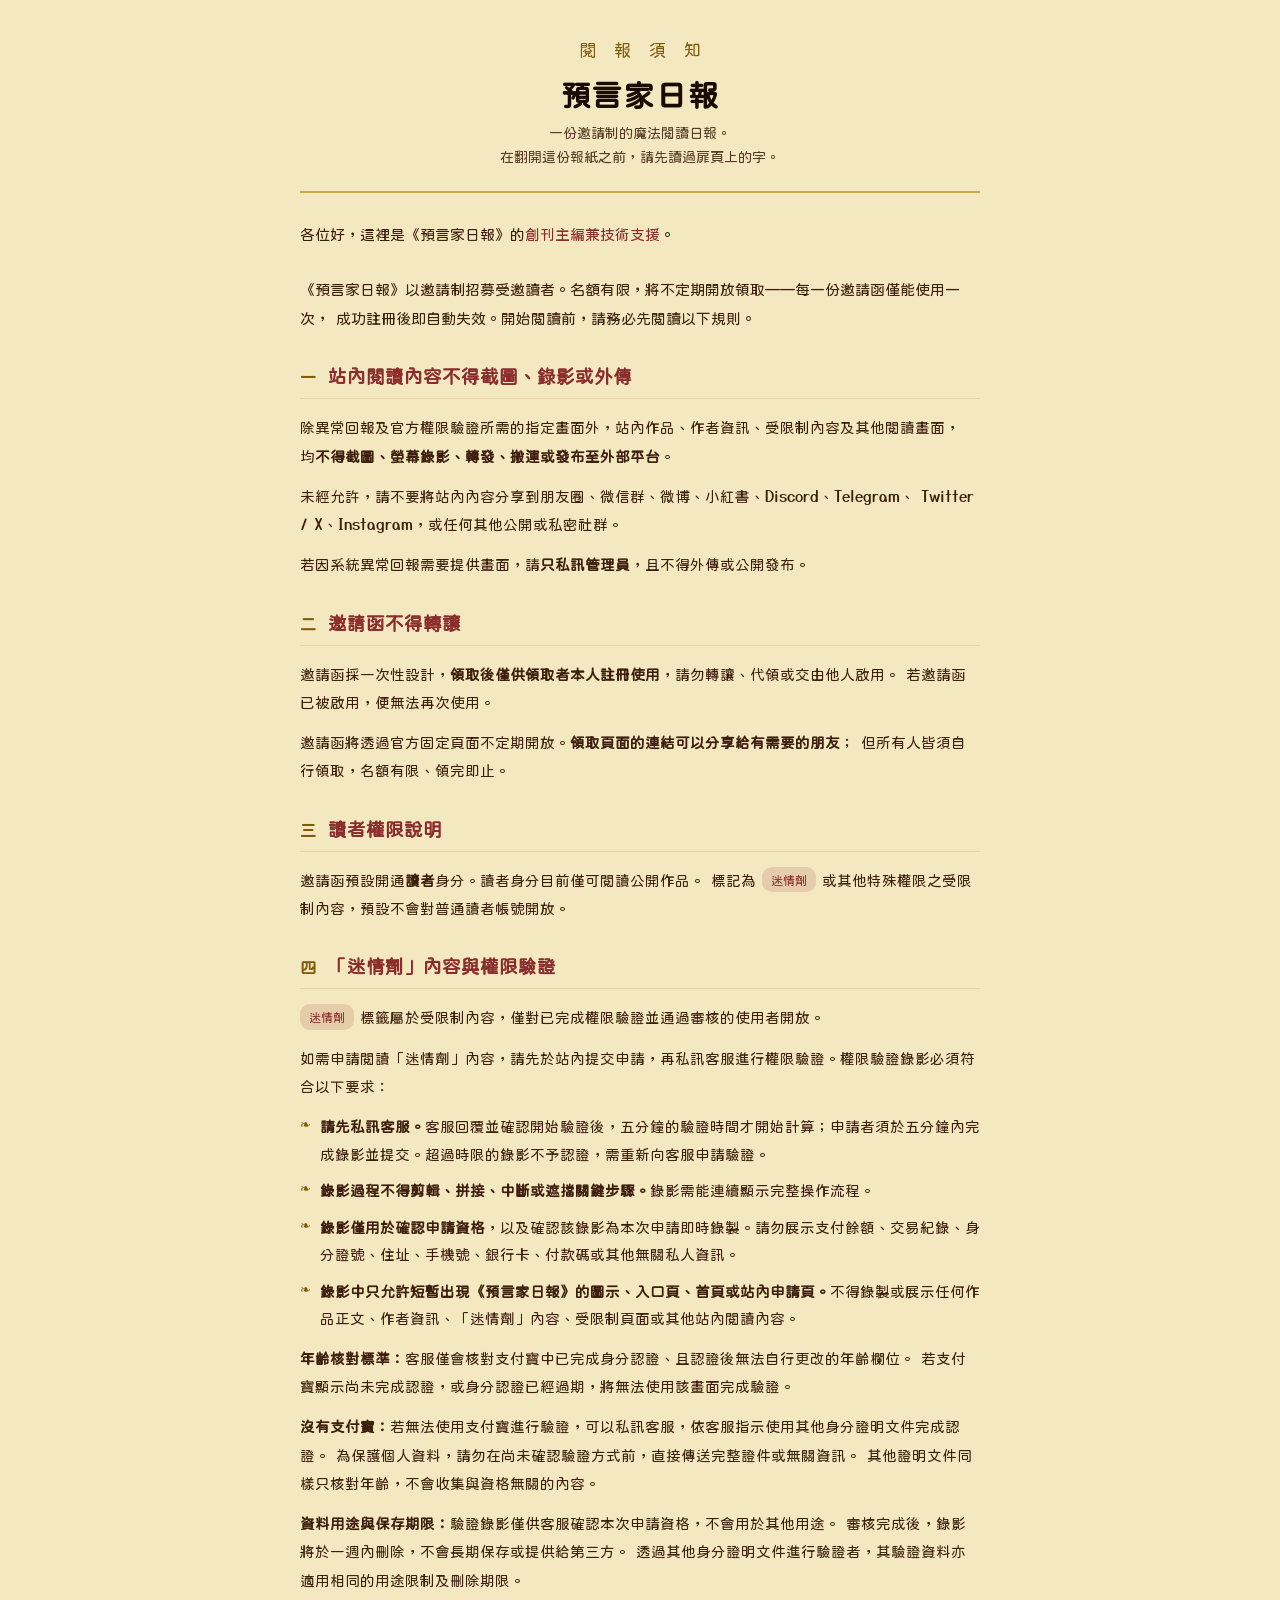
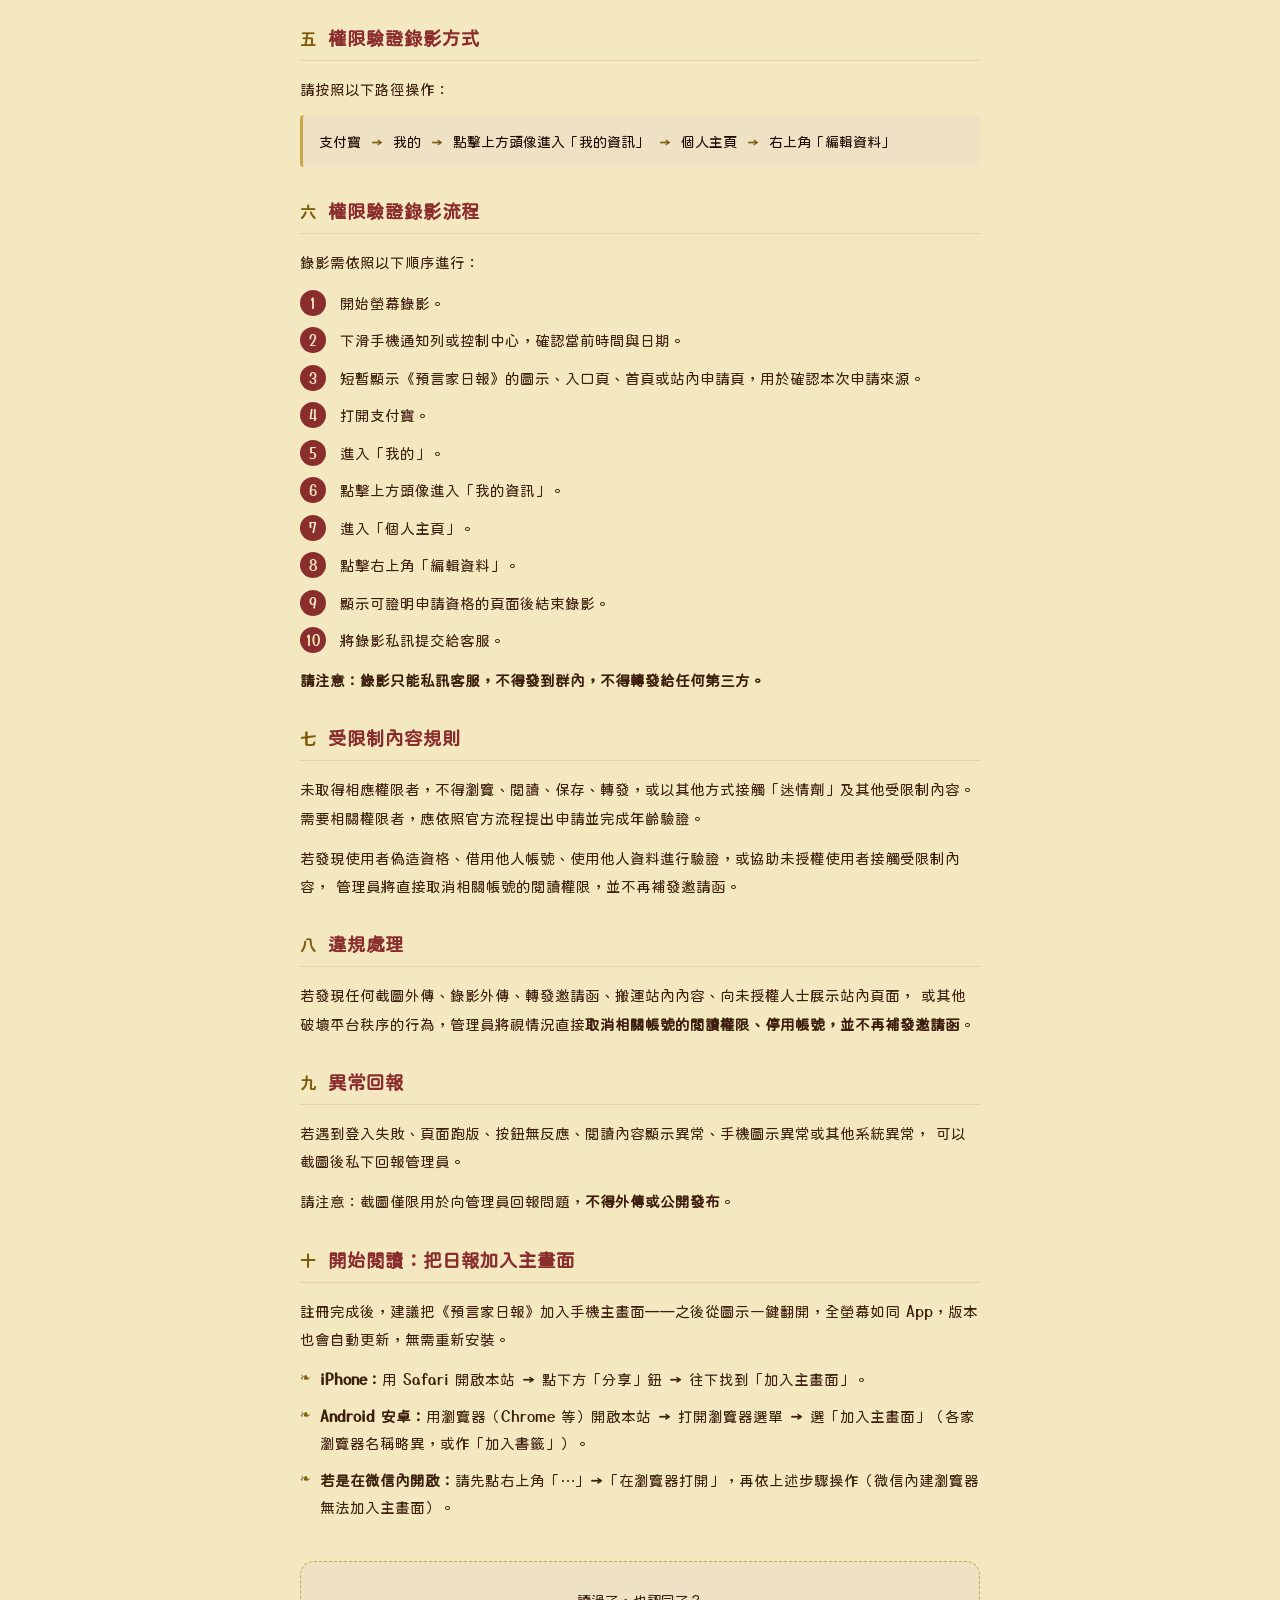
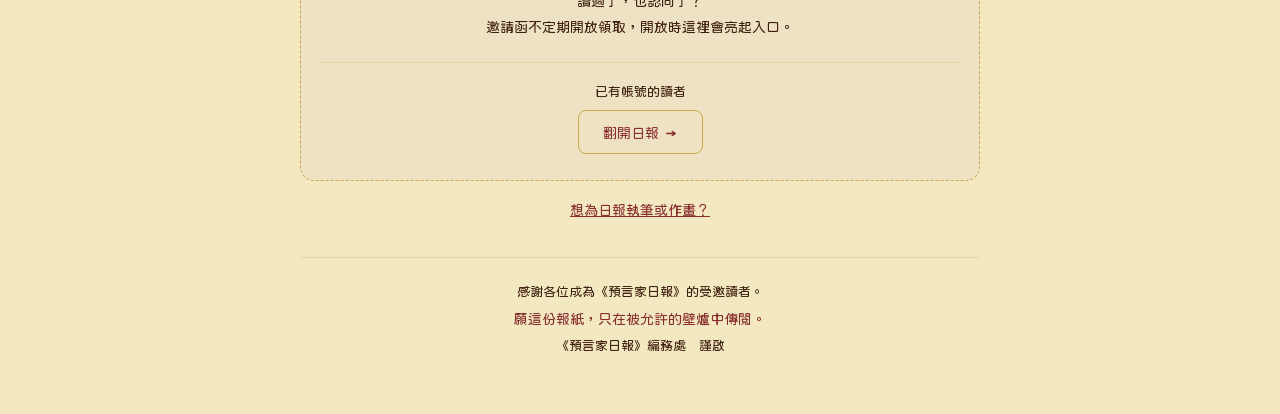
==== commit 2554ddd9: "a11y(rules): 金色文字補足對比、字級改 rem 可放大、刪掉死掉的 Google Fonts (v5.75) impeccable audit 對公開守則頁（/rules）的三項發現，一次" ====
--- a/rules.html
+++ b/rules.html
@@ -7,9 +7,6 @@
   <meta name="description" content="《預言家日報》——邀請制的魔法閱讀平台。入站前，請先讀過這裡的規則。" />
   <link rel="icon" href="./favicon.png" />
   <link rel="apple-touch-icon" href="./apple-touch-icon.png" />
-  <link rel="preconnect" href="https://fonts.googleapis.com" />
-  <link rel="preconnect" href="https://fonts.gstatic.com" crossorigin />
-  <link rel="stylesheet" href="https://fonts.googleapis.com/css2?family=Huninn&display=swap" />
   <link rel="stylesheet" href="./styles.css" />
   <style>
     /* 獨立公開頁：沿用 styles.css 的品牌變數與字型，但不載入 app.js，故無登入牆。 */
@@ -20,77 +17,81 @@
            font-family: 'YuseiMagic','HuninnUI','SimpRound',-apple-system,"PingFang TC","PingFang SC",system-ui,sans-serif; }
     .rules-wrap { max-width: 720px; margin: 0 auto;
                   padding: calc(28px + var(--safe-top)) 20px calc(56px + var(--safe-bottom)); }
+    /* 羊皮紙上的金色「文字」專用。--gold (#c9a84c) 在深色底上是對的，但放在羊皮紙上
+       只有 1.87:1，遠低於 WCAG AA 的 4.5。這個色是同一個色相壓深後的陳年金墨，
+       主底 5.03:1、次底 4.80:1，兩個都過。邊框與分隔線仍用 --gold，那些不是文字。 */
+    :root { --gold-ink: #7d5c0c; }
     .masthead { text-align: center; padding: 8px 0 22px; border-bottom: 2px solid var(--gold); margin-bottom: 8px; }
-    .masthead .kicker { font-size: 17px; letter-spacing: .35em; color: var(--gold); text-indent: .35em; }
-    .masthead h1 { font-size: 30px; margin: 10px 0 6px; color: var(--ink); letter-spacing: .06em; }
-    .masthead .sub { font-size: 14px; color: var(--ink-light); opacity: .85; line-height: 1.7; }
-    .lede { font-size: 15px; line-height: 1.95; color: var(--ink-light); margin: 26px 0 8px; }
+    .masthead .kicker { font-size: 1.0625rem; letter-spacing: .35em; color: var(--gold-ink); text-indent: .35em; }
+    .masthead h1 { font-size: 1.875rem; margin: 10px 0 6px; color: var(--ink); letter-spacing: .06em; }
+    .masthead .sub { font-size: 0.875rem; color: var(--ink-light); opacity: .85; line-height: 1.7; }
+    .lede { font-size: 0.9375rem; line-height: 1.95; color: var(--ink-light); margin: 26px 0 8px; }
     .lede .sign { color: var(--accent); }
     .callout { background: var(--parchment2); border: 1.5px solid var(--gold); border-radius: 12px;
-               padding: 15px 18px; margin: 18px 0; font-size: 14.5px; line-height: 1.9; color: var(--ink-light); }
+               padding: 15px 18px; margin: 18px 0; font-size: 0.90625rem; line-height: 1.9; color: var(--ink-light); }
     section.rule { margin: 30px 0; }
-    section.rule > h2 { font-size: 18.5px; color: var(--accent); margin: 0 0 4px;
+    section.rule > h2 { font-size: 1.15625rem; color: var(--accent); margin: 0 0 4px;
                         display: flex; align-items: baseline; gap: 10px; }
-    section.rule > h2 .no { font-size: 16px; color: var(--gold); flex-shrink: 0; letter-spacing: .1em; }
+    section.rule > h2 .no { font-size: 1rem; color: var(--gold-ink); flex-shrink: 0; letter-spacing: .1em; }
     section.rule > .divider { height: 1px; background: var(--gold-lt); margin: 10px 0 14px; }
-    section.rule p { font-size: 14.5px; line-height: 1.95; color: var(--ink-light); margin: 0 0 12px; }
+    section.rule p { font-size: 0.90625rem; line-height: 1.95; color: var(--ink-light); margin: 0 0 12px; }
     section.rule ul { margin: 0 0 12px; padding-left: 0; list-style: none; }
-    section.rule li { font-size: 14.5px; line-height: 1.9; color: var(--ink-light);
+    section.rule li { font-size: 0.90625rem; line-height: 1.9; color: var(--ink-light);
                       position: relative; padding-left: 20px; margin-bottom: 9px; }
-    section.rule ul.bullet li::before { content: '❧'; position: absolute; left: 0; top: 0; color: var(--gold); font-size: 13px; }
+    section.rule ul.bullet li::before { content: '❧'; position: absolute; left: 0; top: 0; color: var(--gold-ink); font-size: 0.8125rem; }
     section.rule ol.steps { margin: 0 0 12px; padding-left: 0; list-style: none; counter-reset: step; }
-    section.rule ol.steps li { font-size: 14.5px; line-height: 1.9; color: var(--ink-light);
+    section.rule ol.steps li { font-size: 0.90625rem; line-height: 1.9; color: var(--ink-light);
                                position: relative; padding-left: 40px; margin-bottom: 10px; counter-increment: step; }
     section.rule ol.steps li::before { content: counter(step); position: absolute; left: 0; top: 1px;
-                                       width: 26px; height: 26px; line-height: 26px; text-align: center; font-size: 14px;
+                                       width: 26px; height: 26px; line-height: 26px; text-align: center; font-size: 0.875rem;
                                        color: var(--on-dark); background: var(--scarlet); border-radius: 50%; }
     .path { background: var(--parchment2); border-left: 3px solid var(--gold); border-radius: 4px;
-            padding: 12px 16px; margin: 4px 0 12px; font-size: 14px; line-height: 2; color: var(--ink); }
-    .path .arw { color: var(--gold); padding: 0 4px; }
+            padding: 12px 16px; margin: 4px 0 12px; font-size: 0.875rem; line-height: 2; color: var(--ink); }
+    .path .arw { color: var(--gold-ink); padding: 0 4px; }
     .warnline { color: var(--accent); font-weight: bold; }
-    .tag { display: inline-block; font-size: 12px; padding: 1px 9px; border-radius: 10px; vertical-align: 1px; }
+    .tag { display: inline-block; font-size: 0.75rem; padding: 1px 9px; border-radius: 10px; vertical-align: 1px; }
     .tag.amor { background: rgba(138,45,45,.15); color: var(--accent); }
     .entry { text-align: center; margin: 40px 0 8px; padding: 26px 20px;
              background: var(--parchment2); border: 1.5px dashed var(--gold); border-radius: 14px; }
-    .entry p { font-size: 14px; color: var(--ink-light); line-height: 1.85; margin: 0 0 14px; }
+    .entry p { font-size: 0.875rem; color: var(--ink-light); line-height: 1.85; margin: 0 0 14px; }
     .entry a.btn { display: inline-block; background: var(--scarlet); color: var(--on-dark);
-                   text-decoration: none; font-size: 15px; padding: 11px 30px; border-radius: 8px; }
+                   text-decoration: none; font-size: 0.9375rem; padding: 11px 30px; border-radius: 8px; }
     /* 登入是另一件事，和領取邀請函分開：獨立一區、樣式次一級，且永遠在。 */
     .entry .signin { margin-top: 22px; padding-top: 18px; border-top: 1px solid var(--gold-lt); }
-    .entry .signin .label { font-size: 13px; color: var(--ink-light); margin-bottom: 10px; }
+    .entry .signin .label { font-size: 0.8125rem; color: var(--ink-light); margin-bottom: 10px; }
     .entry a.btn-ghost { display: inline-block; background: transparent; color: var(--accent);
-                         border: 1px solid var(--gold); text-decoration: none; font-size: 14px;
-                         padding: 9px 24px; border-radius: 8px; }
+                         border: 1px solid var(--gold); text-decoration: none; font-size: 0.875rem;
+                         padding: 11px 24px; border-radius: 8px; }
     /* 作家申請：入口是守則頁最底下一條不張揚的連結，點開才展開表單。 */
-    .wa-toggle { display: block; text-align: center; margin: 18px 0 0; font-size: 14px; }
+    .wa-toggle { display: block; text-align: center; margin: 18px 0 0; font-size: 0.875rem; }
     .wa-box { margin: 14px 0 0; padding: 18px 16px; background: var(--parchment2);
               border: 1px solid var(--gold-lt); border-radius: 12px; text-align: left; }
-    .wa-box p { font-size: 13px; color: var(--ink-light); line-height: 1.85; margin: 0 0 12px; }
-    .wa-box label { display: block; font-size: 13px; color: var(--ink); margin: 0 0 5px; }
+    .wa-box p { font-size: 0.8125rem; color: var(--ink-light); line-height: 1.85; margin: 0 0 12px; }
+    .wa-box label { display: block; font-size: 0.8125rem; color: var(--ink); margin: 0 0 5px; }
     .wa-box input, .wa-box textarea {
       width: 100%; box-sizing: border-box; padding: 9px 11px; margin: 0 0 12px;
       border: 1px solid var(--gold-lt); border-radius: 4px; background: var(--parchment);
-      color: var(--ink); font-size: 14px; font-family: inherit; }
+      color: var(--ink); font-size: 0.875rem; font-family: inherit; }
     .wa-box textarea { min-height: 76px; resize: vertical; }
     .wa-box button { width: 100%; padding: 11px; border: 0; border-radius: 8px;
-                     background: var(--scarlet); color: var(--on-dark); font-size: 15px;
+                     background: var(--scarlet); color: var(--on-dark); font-size: 0.9375rem;
                      font-family: inherit; cursor: pointer; }
     .wa-box button[disabled] { opacity: .55; cursor: default; }
-    .wa-msg { font-size: 13px; line-height: 1.85; margin: 10px 0 0; }
+    .wa-msg { font-size: 0.8125rem; line-height: 1.85; margin: 10px 0 0; }
     .wa-msg.ok { color: var(--accent); }
     /* 微信內建瀏覽器提示。無法強制跳轉——微信封死了所有導向外部瀏覽器的手段，
        任何網站能做的都只是引導。所以把指引做得夠明顯，並附上複製連結這條後路。 */
     .wx-note { display: none; position: relative; margin: 0 0 22px; padding: 15px 17px;
                background: var(--parchment2); border: 1.5px solid var(--gold); border-radius: 12px; }
-    .wx-note h3 { margin: 0 0 7px; font-size: 15px; color: var(--accent);
+    .wx-note h3 { margin: 0 0 7px; font-size: 0.9375rem; color: var(--accent);
                   display: flex; align-items: center; gap: 7px; }
-    .wx-note p { font-size: 13.5px; line-height: 1.9; color: var(--ink-light); margin: 0 0 10px; }
-    .wx-note .corner { position: absolute; top: -6px; right: 10px; color: var(--gold); }
-    .wx-note button { font-family: inherit; font-size: 13px; padding: 8px 18px; border-radius: 8px;
+    .wx-note p { font-size: 0.84375rem; line-height: 1.9; color: var(--ink-light); margin: 0 0 10px; }
+    .wx-note .corner { position: absolute; top: -6px; right: 10px; color: var(--gold-ink); }
+    .wx-note button { font-family: inherit; font-size: 0.8125rem; padding: 8px 18px; border-radius: 8px;
                       border: 1px solid var(--gold); background: transparent; color: var(--accent); cursor: pointer; }
-    .colophon { text-align: center; font-size: 13px; color: var(--ink-light); margin-top: 38px;
+    .colophon { text-align: center; font-size: 0.8125rem; color: var(--ink-light); margin-top: 38px;
                 padding-top: 20px; border-top: 1px solid var(--gold-lt); line-height: 2; }
-    .colophon .quote { color: var(--accent); font-size: 14px; }
+    .colophon .quote { color: var(--accent); font-size: 0.875rem; }
     a { color: var(--accent); }
   </style>
 </head>
@@ -272,7 +273,7 @@
     <div class="entry">
       <p id="entry-copy">讀過了，也認同了？<br />邀請函不定期開放領取，開放時這裡會亮起入口。</p>
       <a class="btn" id="entry-grab" href="./" style="display:none">領取邀請函 →</a>
-      <p id="entry-note" style="display:none;font-size:12px;opacity:.8;margin:10px 0 0"></p>
+      <p id="entry-note" style="display:none;font-size:0.75rem;opacity:.8;margin:10px 0 0"></p>
       <div class="signin">
         <div class="label">已有帳號的讀者</div>
         <a class="btn-ghost" href="./">翻開日報 →</a>
--- a/styles.css
+++ b/styles.css
@@ -86,7 +86,7 @@
       position: absolute; top: 14px; left: 16px;
       background: rgba(201,168,76,.12); border: 1px solid rgba(201,168,76,.4);
       border-radius: 20px; padding: 6px 14px;
-      color: var(--gold-lt); font-size: 13px; cursor: pointer;
+      color: var(--gold-lt); font-size: 0.8125rem; cursor: pointer;
       transition: background .2s; letter-spacing: .04em;
     }
     .font-toggle-btn:hover { background: rgba(201,168,76,.25); }
@@ -113,11 +113,11 @@
       flex: 1; display: flex; flex-direction: column;
       align-items: center; justify-content: center; gap: 3px;
       background: none; border: none; cursor: pointer;
-      color: var(--gold-lt); font-size: 13px; letter-spacing: 0.04em;
+      color: var(--gold-lt); font-size: 0.8125rem; letter-spacing: 0.04em;
       transition: color .2s, background .2s; padding: 7px 2px 6px;
       -webkit-tap-highlight-color: transparent;
     }
-    .nav-btn .icon { font-size: 22px; line-height: 1; }
+    .nav-btn .icon { font-size: 1.375rem; line-height: 1; }
     .nav-btn.active { color: var(--gold); background: rgba(201,168,76,.08); }
     .nav-btn:active { opacity: .7; }
 
@@ -162,11 +162,13 @@
       background: url('./auth-frame.png') 50% / 100% 100% no-repeat;
     }
     @media (min-width: 640px) {
-      .auth-box { max-width: 580px; padding: 56px 64px; }
+      /* 下 88px：桌機卡片較大，金框底線也隨之下移——沿用手機的用意，讓 auth-msg（驗證中／錯誤訊息）
+         落在框線上方。先前這裡把 padding 整組覆蓋成 56px，等於把手機特意留的下方淨空洗掉了。 */
+      .auth-box { max-width: 580px; padding: 56px 64px 88px; }
       .auth-logo { margin-bottom: 40px; }
       .field { margin-bottom: 24px; }
-      .field input { padding: 14px 16px; font-size: 17px; }
-      .btn-primary { padding: 16px; font-size: 17px; }
+      .field input { padding: 14px 16px; font-size: 1.0625rem; }
+      .btn-primary { padding: 16px; font-size: 1.0625rem; }
     }
     .auth-logo { text-align: center; margin-bottom: 28px; padding-top: 32px; }
     .auth-icon {
@@ -178,7 +180,7 @@
       font-size: clamp(32px, 6vw, 60px); font-weight: 400;
       line-height: 1.15;
     }
-    .auth-logo .subtitle { color: var(--gold-lt); font-size: 13px; margin-top: 8px; letter-spacing: .14em; }
+    .auth-logo .subtitle { color: var(--gold-lt); font-size: 0.8125rem; margin-top: 8px; letter-spacing: .14em; }
     .auth-divider { display: flex; align-items: center; justify-content: center; gap: 11px; width: 62%; margin: 15px auto 0; color: var(--gold); opacity: .75; }
     .auth-divider::before, .auth-divider::after { content: ''; height: 1px; flex: 1; }
     .auth-divider::before { background: linear-gradient(90deg, transparent, var(--gold-lt)); }
@@ -190,16 +192,16 @@
     .auth-tabs { display: flex; margin-bottom: 20px; border-bottom: 1px solid var(--gold); }
     .auth-tab {
       flex: 1; padding: 8px; text-align: center; cursor: pointer;
-      color: var(--gold-lt); font-size: 13px; border: none; background: none;
+      color: var(--gold-lt); font-size: 0.8125rem; border: none; background: none;
       border-bottom: 2px solid transparent; margin-bottom: -1px; transition: all .2s;
     }
     .auth-tab.active { color: var(--gold); border-bottom-color: var(--gold); }
     .field { margin-bottom: 20px; }
-    .field label { display: block; font-size: 14px; color: var(--gold); margin-bottom: 8px; letter-spacing: .06em; }
+    .field label { display: block; font-size: 0.875rem; color: var(--gold); margin-bottom: 8px; letter-spacing: .06em; }
     .field input {
       width: 100%; padding: 12px 14px; background: #ede0c0;
       border: 1px solid rgba(201,168,76,.55); border-radius: 10px;
-      color: var(--ink); font-size: 15px; outline: none;
+      color: var(--ink); font-size: 0.9375rem; outline: none;
     }
     .field input::placeholder { color: #9a8560; }
     .field input:focus { border-color: var(--gold); }
@@ -207,11 +209,11 @@
     .btn-primary {
       width: 100%; padding: 12px; background: var(--scarlet);
       border: 1px solid var(--scarlet-dk); border-radius: 3px;
-      color: var(--on-dark); font-size: 15px; cursor: pointer;
+      color: var(--on-dark); font-size: 0.9375rem; cursor: pointer;
       letter-spacing: .05em; transition: opacity .2s;
     }
     .btn-primary:hover { opacity: .85; }
-    .auth-msg { text-align: center; margin-top: 12px; font-size: 12px; color: var(--gold-lt); min-height: 18px; position: relative; z-index: 1; }
+    .auth-msg { text-align: center; margin-top: 12px; font-size: 0.75rem; color: var(--gold-lt); min-height: 18px; position: relative; z-index: 1; }
     .auth-msg.shake { color: #ff8a7a; font-weight: 600; animation: authShake .42s cubic-bezier(.36,.07,.19,.97); }
     @keyframes authShake { 10%,90%{transform:translateX(-2px)} 20%,80%{transform:translateX(4px)} 30%,50%,70%{transform:translateX(-7px)} 40%,60%{transform:translateX(7px)} }
 
@@ -235,19 +237,19 @@
       background: var(--chrome); text-align: center;
       padding: 12px 20px 10px; flex-shrink: 0;
     }
-    .greeting-text h2 { color: var(--gold); font-size: 16px; white-space: nowrap; overflow: hidden; text-overflow: ellipsis; }
+    .greeting-text h2 { color: var(--gold); font-size: 1rem; white-space: nowrap; overflow: hidden; text-overflow: ellipsis; }
     /* 問候語錄最長 32 字，手機約需兩行；放行兩行完整顯示（超過仍裁切保版面） */
     .greeting-text p {
-      color: var(--on-dark); font-size: 13px; margin-top: 4px; line-height: 1.55;
+      color: var(--on-dark); font-size: 0.8125rem; margin-top: 4px; line-height: 1.55;
       display: -webkit-box; -webkit-line-clamp: 2; -webkit-box-orient: vertical;
       overflow: hidden; white-space: normal;
     }
     .date-banner {
       background: var(--chrome); color: var(--gold-lt);
-      text-align: center; padding: 8px; font-size: 13px; letter-spacing: .08em;
+      text-align: center; padding: 8px; font-size: 0.8125rem; letter-spacing: .08em;
     }
     .home-section { padding: 20px 18px; }
-    .home-section h3 { font-size: 13px; color: var(--accent); letter-spacing: .1em; margin-bottom: 12px; border-bottom: 1px solid var(--gold-lt); padding-bottom: 4px; }
+    .home-section h3 { font-size: 0.8125rem; color: var(--accent); letter-spacing: .1em; margin-bottom: 12px; border-bottom: 1px solid var(--gold-lt); padding-bottom: 4px; }
     .novel-card-sm {
       display: flex; align-items: center; gap: 12px;
       padding: 10px 0; border-bottom: 1px solid rgba(26,10,0,.1); cursor: pointer;
@@ -255,25 +257,26 @@
     .novel-card-sm .cover {
       width: 44px; height: 60px; background: var(--scarlet);
       border-radius: 2px; flex-shrink: 0; object-fit: cover;
-      display: flex; align-items: center; justify-content: center; color: var(--gold); font-size: 20px;
-    }
-    .novel-card-sm .info h4 { font-size: 14px; }
-    .novel-card-sm .info p { font-size: 13px; color: var(--ink-light); margin-top: 2px; }
+      display: flex; align-items: center; justify-content: center; color: var(--gold); font-size: 1.25rem;
+    }
+    .novel-card-sm .info h4 { font-size: 0.875rem; }
+    .novel-card-sm .info p { font-size: 0.8125rem; color: var(--ink-light); margin-top: 2px; }
 
     /* ── Scroll (卷軸) page ── */
     .shelf-header { position: sticky; top: 0; z-index: 6; padding: calc(10px + var(--safe-top)) 18px 6px; background: var(--parchment2); border-bottom: 2px solid var(--gold-lt); }
-    .shelf-header h2 { font-size: 18px; color: var(--ink); }
+    .shelf-header h2 { font-size: 1.125rem; color: var(--ink); }
     /* novel list as rows (title / author / category / characters) */
     .novel-list { padding: 0; }
     .novel-row { padding: 14px 18px; border-bottom: 1px solid rgba(26,10,0,.1); cursor: pointer; }
     .novel-row:active { background: rgba(201,168,76,.08); }
-    .novel-row h4 { font-size: 15px; color: var(--ink); line-height: 1.35; }
-    .novel-row .row-meta { font-size: 12px; color: var(--ink-light); margin-top: 4px; }
+    .novel-row h4 { font-size: 0.9375rem; color: var(--ink); line-height: 1.35; }
+    .novel-row .row-meta { font-size: 0.75rem; color: var(--ink-light); margin-top: 4px; }
     .row-tags { display: flex; flex-wrap: wrap; gap: 5px; margin-top: 7px; }
-    .t-cat { display: inline-block; font-size: 12px; padding: 2px 9px; border-radius: 10px; background: rgba(138,45,45,.12); color: var(--accent); }
+    .t-cat { display: inline-block; font-size: 0.75rem; padding: 2px 9px; border-radius: 10px; background: rgba(138,45,45,.12); color: var(--accent); }
     .t-cat.t-cat-green { background: rgba(45,74,30,.15); color: var(--series); }   /* 吐真劑 = 墨綠 (夜間轉亮綠) */
     .t-cat.t-cat-blue { background: rgba(44,84,136,.13); color: #2c5488; }   /* 儲思盆 = 記憶靛藍 */
-    .t-chr { display: inline-flex; align-items: center; gap: 5px; font-size: 12px; padding: 2px 9px 2px 8px; border-radius: 10px; background: rgba(201,168,76,.2); color: var(--ink-light); }
+    .t-cat.t-cat-violet { background: rgba(104,72,138,.13); color: #68488a; }   /* 白日夢咒 = 夢境紫 */
+    .t-chr { display: inline-flex; align-items: center; gap: 5px; font-size: 0.75rem; padding: 2px 9px 2px 8px; border-radius: 10px; background: rgba(201,168,76,.2); color: var(--ink-light); }
     /* 學院用名字前的小圓點識別（分類標籤是整顆染色，角色是金底＋圓點——形狀語言不同，不會與紅/綠分類撞色） */
     .t-dot { width: 8px; height: 8px; border-radius: 50%; flex-shrink: 0; }
     .t-dot.h-gry { background: #a83232; }  /* 葛來分多・猩紅 */
@@ -286,7 +289,7 @@
     .series-head { cursor: pointer; user-select: none; border-bottom: none; }   /* 分隔線由 .series-block 提供，避免雙線 */
     .series-title-line { display: flex; align-items: baseline; justify-content: space-between; gap: 10px; }
     .series-title-line h4 { min-width: 0; }
-    .series-sub { font-size: 12px; color: var(--ink-light); white-space: nowrap; flex-shrink: 0; display: inline-flex; align-items: center; gap: 6px; }
+    .series-sub { font-size: 0.75rem; color: var(--ink-light); white-space: nowrap; flex-shrink: 0; display: inline-flex; align-items: center; gap: 6px; }
     /* 列尾 chevron-right（純 CSS「›」），展開時轉朝下 */
     .series-chev { width: 7px; height: 7px; border-top: 1.5px solid var(--ink-light); border-right: 1.5px solid var(--ink-light); transform: rotate(45deg); transition: transform .18s ease; margin-bottom: 2px; }
     .series-block.expanded .series-chev { transform: rotate(135deg); margin-bottom: 0; }
@@ -298,21 +301,22 @@
     .series-block .novel-row.series-member:last-child { border-bottom: none; }
     /* ── Category + character filter bar (卷軸 + 論壇) ── */
     .filter-bar { padding: 12px 18px 4px; background: var(--parchment2); border-bottom: 1px solid var(--gold-lt); }
-    .filter-label { font-size: 12px; color: var(--accent); letter-spacing: .1em; margin-bottom: 6px; }
+    .filter-label { font-size: 0.75rem; color: var(--accent); letter-spacing: .1em; margin-bottom: 6px; }
     .cat-pills { display: flex; gap: 8px; flex-wrap: wrap; margin-bottom: 12px; }
     /* 作品管理：種類分頁膠囊（附件數） */
     .admin-kind-row { display: flex; gap: 8px; flex-wrap: wrap; margin-bottom: 10px; }
     /* 留影走廊收藏夾內的小分頁：已收藏 ⇄ 已隱藏（木紋牆上，用淺色藥丸） */
     #gallery-fav-tabs { display: flex; }
-    .gfav-tab { display: inline-flex; align-items: center; gap: 5px; padding: 6px 14px; font-size: 13px; border: 1px solid var(--gold); border-radius: 16px; background: rgba(244,232,193,.92); color: var(--ink-light); cursor: pointer; }
+    .gfav-tab { display: inline-flex; align-items: center; gap: 5px; padding: 6px 14px; font-size: 0.8125rem; border: 1px solid var(--gold); border-radius: 16px; background: rgba(244,232,193,.92); color: var(--ink-light); cursor: pointer; }
     .gfav-tab.on { background: var(--scarlet); color: var(--on-dark); border-color: var(--accent); }
-    .kind-pill { display: inline-flex; align-items: center; gap: 5px; padding: 7px 13px; font-size: 13px; border: 1px solid var(--gold); border-radius: 16px; background: var(--parchment2); color: var(--ink-light); cursor: pointer; }
+    .kind-pill { display: inline-flex; align-items: center; gap: 5px; padding: 7px 13px; font-size: 0.8125rem; border: 1px solid var(--gold); border-radius: 16px; background: var(--parchment2); color: var(--ink-light); cursor: pointer; }
     .kind-pill.active { background: var(--scarlet); color: var(--on-dark); border-color: var(--accent); }
-    .kind-pill .cnt { font-size: 12px; opacity: .62; font-weight: 600; }
+    .kind-pill .cnt { font-size: 0.75rem; opacity: .62; font-weight: 600; }
     .kind-pill.active .cnt { opacity: .85; }
     .cat-pill {
       padding: 5px 14px; border-radius: 16px; border: 1px solid var(--gold-lt);
-      background: var(--parchment); color: var(--ink-light); font-size: 13px; cursor: pointer; transition: all .15s;
+      background: var(--parchment); color: var(--ink-light); font-size: 0.8125rem; cursor: pointer; transition: all .15s;
+      white-space: nowrap; flex-shrink: 0;   /* 字級被放大時整顆換行，不折成「待審作／品」也不截斷 */
     }
     .cat-pill.active { background: var(--scarlet); color: var(--on-dark); border-color: var(--accent); }
     .char-chips { display: flex; gap: 10px; flex-wrap: wrap; }
@@ -329,12 +333,12 @@
       -webkit-user-drag: none; user-drag: none; pointer-events: none;
     }
     .char-chip.active img { border-color: var(--gold); }
-    .char-chip span { font-size: 12px; color: var(--ink-light); }
+    .char-chip span { font-size: 0.75rem; color: var(--ink-light); }
     .char-chip.char-add { opacity: .7; }
     .char-chip.char-add .add-circle {
       width: 44px; height: 44px; border-radius: 50%; border: 2px dashed var(--ink-light);
       display: flex; align-items: center; justify-content: center;
-      color: var(--ink-light); font-size: 26px; line-height: 1;
+      color: var(--ink-light); font-size: 1.625rem; line-height: 1;
     }
     .char-chip.char-add:hover { opacity: 1; }
     .char-chip.char-add:hover .add-circle { border-color: var(--gold); color: var(--gold); }
@@ -345,7 +349,7 @@
     }
     .char-chip.char-custom.cc-on .cc-ava { border-color: var(--gold); box-shadow: 0 0 0 2px rgba(201,168,76,.35); }
     .char-chip.char-custom.cc-shared .cc-ava { border-style: dashed; }   /* 他人分享(唯讀) */
-    .cc-pick { border: 1px solid var(--gold-lt); background: none; color: var(--ink-light); border-radius: 14px; padding: 5px 12px; font-size: 13px; cursor: pointer; }
+    .cc-pick { border: 1px solid var(--gold-lt); background: none; color: var(--ink-light); border-radius: 14px; padding: 5px 12px; font-size: 0.8125rem; cursor: pointer; }
     .cc-pick.on { background: var(--gold); color: #fff; border-color: var(--gold); }
     /* 心動封面愛心 + 角色設定頁 (beta) */
     .hero-heart { position: absolute; right: 16px; bottom: 16px; z-index: 4; width: 48px; height: 48px; border: none; border-radius: 50%; background: rgba(20,8,0,.32); color: #ff5d72; display: flex; align-items: center; justify-content: center; cursor: pointer; -webkit-backdrop-filter: blur(2px); backdrop-filter: blur(2px); animation: heartbeat 1.5s ease-in-out infinite; }
@@ -359,17 +363,17 @@
     @media (prefers-reduced-motion: reduce) { .fav-owl svg { animation: none; } }
     .fav-owl-pop { position: absolute; top: 100%; left: 0; margin-top: 8px; width: 250px; background: var(--parchment); border: 1px solid var(--gold-lt); border-radius: 12px; box-shadow: 0 8px 24px rgba(0,0,0,.3); padding: 4px 0; }
     .fav-owl-pop[hidden] { display: none; }
-    .fav-pop-title { font-size: 13px; font-weight: bold; color: var(--accent); padding: 8px 14px 6px; margin: 0; }
-    .fav-pop-empty { font-size: 13px; color: var(--ink-light); text-align: center; padding: 18px 14px; margin: 0; }
+    .fav-pop-title { font-size: 0.8125rem; font-weight: bold; color: var(--accent); padding: 8px 14px 6px; margin: 0; }
+    .fav-pop-empty { font-size: 0.8125rem; color: var(--ink-light); text-align: center; padding: 18px 14px; margin: 0; }
     .fav-row { display: flex; align-items: center; gap: 9px; text-decoration: none; padding: 9px 14px; border-top: 1px solid rgba(26,10,0,.07); }
     .fav-row:first-of-type { border-top: none; }
     .fav-dot { width: 7px; height: 7px; border-radius: 50%; background: var(--scarlet); flex-shrink: 0; }
     .fav-dot.gold { background: #bf9d44; }
     .fav-dot.read { background: transparent; box-shadow: inset 0 0 0 1px var(--ink-light); opacity: .5; }
     .fav-row-main { flex: 1; min-width: 0; }
-    .fav-row-t { font-size: 13px; color: var(--ink); font-weight: bold; display: block; white-space: nowrap; overflow: hidden; text-overflow: ellipsis; }
-    .fav-row-s { font-size: 12px; color: var(--accent); display: block; white-space: nowrap; overflow: hidden; text-overflow: ellipsis; }
-    .fav-row-x { color: var(--ink-light); font-size: 14px; flex-shrink: 0; }
+    .fav-row-t { font-size: 0.8125rem; color: var(--ink); font-weight: bold; display: block; white-space: nowrap; overflow: hidden; text-overflow: ellipsis; }
+    .fav-row-s { font-size: 0.75rem; color: var(--accent); display: block; white-space: nowrap; overflow: hidden; text-overflow: ellipsis; }
+    .fav-row-x { color: var(--ink-light); font-size: 0.875rem; flex-shrink: 0; }
     /* 通知列的叉叉：低調灰、獨立可點（safe-events 只跑最近的 data-onclick，不會誤觸整列開啟） */
     .fav-row-del { flex-shrink: 0; background: none; border: none; cursor: pointer; color: var(--ink-light); opacity: .55; padding: 6px; margin: -6px -4px -6px 0; line-height: 0; }
     .fav-row-del:active { opacity: 1; }
@@ -383,21 +387,34 @@
     .el-art { background: #fff; border-radius: 14px 14px 0 0; overflow: hidden; text-align: center; line-height: 0; }
     .el-art img { height: 310px; max-width: 100%; display: inline-block; }
     .el-letter { padding: 6px 20px 18px; font-family: Georgia, "Songti SC", "Songti TC", serif; }
-    .el-title { text-align: center; color: #1f160c; font-size: 16px; letter-spacing: 2px; margin-bottom: 4px; }
+    .el-title { text-align: center; color: #1f160c; font-size: 1rem; letter-spacing: 2px; margin-bottom: 4px; }
     .el-rule { display: flex; align-items: center; justify-content: center; gap: 6px; margin-bottom: 12px; }
     .el-rule span { height: 1px; width: 26px; background: #cdb371; }
-    .el-rule i { color: #c19a3f; font-size: 7px; font-style: normal; }
-    #editor-letter-body { font-family: -apple-system, system-ui, sans-serif; font-size: 12.5px; color: #2b2018; line-height: 1.7; }
+    .el-rule i { color: #c19a3f; font-size: 0.4375rem; font-style: normal; }
+    #editor-letter-body { font-family: -apple-system, system-ui, sans-serif; font-size: 0.78125rem; color: #2b2018; line-height: 1.7; }
     .el-lead { margin-bottom: 9px; color: #5a4423; }
     .el-item { display: flex; gap: 7px; margin-bottom: 7px; }
     .el-dot { color: #c19a3f; }
     .el-foot { color: #5a4423; margin-top: 4px; }
     .el-sign { float: right; }
     .el-btns { display: flex; gap: 9px; margin-top: 16px; font-family: -apple-system, system-ui, sans-serif; }
-    .el-btn-ghost { flex: 1; padding: 10px; border-radius: 7px; border: 1px solid #c2a253; background: none; color: #5a4423; font-size: 13px; cursor: pointer; }
-    .el-btn-solid { flex: 1; padding: 10px; border-radius: 7px; border: none; background: #2d2820; color: #e8d6a4; font-size: 13px; letter-spacing: 1px; cursor: pointer; }
+    .el-btn-ghost { flex: 1; padding: 10px; border-radius: 7px; border: 1px solid #c2a253; background: none; color: #5a4423; font-size: 0.8125rem; cursor: pointer; }
+    .el-btn-solid { flex: 1; padding: 10px; border-radius: 7px; border: none; background: #2d2820; color: #e8d6a4; font-size: 0.8125rem; letter-spacing: 1px; cursor: pointer; }
+    /* 月末讀報回顧：與主編來信共用 .el-overlay/.el-card 的骨架，但不走信箋襯線字——
+       它是站內的一則訊息，字與配色跟著全站（圓體＋羊皮紙＋站內變數，夜間模式自動跟上）。
+       主編來信維持襯線信箋外觀，不受這裡影響。 */
+    .el-card.recap-card { background: var(--parchment); border-color: var(--gold-lt); }
+    .recap-inner { padding: 22px 22px 20px; }
+    .recap-title { text-align: center; font-size: 1rem; letter-spacing: 2px; color: var(--accent); margin-bottom: 4px; }
+    .recap-body { font-size: 0.875rem; line-height: 2; color: var(--ink); margin: 2px 0 0; }
+    .recap-foot { font-size: 0.8125rem; line-height: 1.9; color: var(--ink-light); margin: 16px 0 0; }
+    /* 署名獨立成行、靠右——原本用 float:right 擠在同一行，中間會裂出一大塊空白 */
+    .recap-sign { font-size: 0.8125rem; color: var(--ink-light); text-align: right; margin: 2px 0 0; }
+    .recap-btn { width: 100%; margin-top: 20px; padding: 11px; border: none; border-radius: 8px;
+      background: var(--scarlet); color: var(--on-dark); font-family: inherit; font-size: 0.84375rem; letter-spacing: 1px; cursor: pointer; }
+    .recap-btn:active { transform: scale(.98); }
     /* 檔案頁版本狀態按鈕 */
-    .version-btn { display: flex; align-items: center; justify-content: center; gap: 7px; box-sizing: border-box; width: calc(100% - 36px); margin: 10px 18px 2px; padding: 11px 14px; border-radius: 10px; font-size: 13px; border: 1px solid var(--gold-lt); background: var(--parchment2); color: var(--ink-light); }
+    .version-btn { display: flex; align-items: center; justify-content: center; gap: 7px; box-sizing: border-box; width: calc(100% - 36px); margin: 10px 18px 2px; padding: 11px 14px; border-radius: 10px; font-size: 0.8125rem; border: 1px solid var(--gold-lt); background: var(--parchment2); color: var(--ink-light); }
     .version-btn.checking { opacity: .6; }
     .version-btn.latest { color: var(--series); border-color: rgba(45,74,30,.3); }
     .version-btn.outdated { background: var(--scarlet); color: var(--on-dark); border-color: var(--scarlet); font-weight: bold; cursor: pointer; }
@@ -407,8 +424,8 @@
     .char-profile-overlay { position: fixed; inset: 0; z-index: 60; background: var(--parchment); color: var(--ink); display: flex; flex-direction: column; transform: translateX(100%); transition: transform .25s ease; visibility: hidden; }
     .char-profile-overlay.open { transform: translateX(0); visibility: visible; }
     .cp-header { display: flex; align-items: center; gap: 10px; padding: calc(12px + var(--safe-top)) 16px 12px; background: var(--parchment2); border-bottom: 2px solid var(--gold-lt); flex-shrink: 0; }
-    .cp-back { background: none; border: none; color: var(--accent); font-size: 24px; line-height: 1; cursor: pointer; padding: 0 4px; }
-    .cp-header h2 { font-size: 18px; color: var(--ink); margin: 0; }
+    .cp-back { background: none; border: none; color: var(--accent); font-size: 1.5rem; line-height: 1; cursor: pointer; padding: 0 4px; }
+    .cp-header h2 { font-size: 1.125rem; color: var(--ink); margin: 0; }
     .cp-body { flex: 1; overflow-y: auto; padding: 16px 18px calc(28px + var(--safe-bottom)); }
     .cp-gallery { display: flex; gap: 10px; overflow-x: auto; padding-bottom: 6px; margin-bottom: 18px; }
     .cp-shot { position: relative; flex: 0 0 auto; width: 150px; height: 200px; border-radius: 12px; background-size: cover; background-position: center; border: 1px solid var(--gold-lt); }
@@ -420,26 +437,26 @@
     .cp-crop { position: absolute; bottom: 8px; left: 8px; width: 30px; height: 30px; border: none; border-radius: 50%; background: rgba(0,0,0,.4); color: #f4e8c1; display: flex; align-items: center; justify-content: center; cursor: pointer; padding: 0; box-shadow: 0 1px 4px rgba(0,0,0,.45); }
     .cp-cover-toggle:active, .cp-download:active, .cp-crop:active { transform: scale(.9); }
     .cp-cover-head { display: flex; align-items: center; gap: 8px; margin-bottom: 8px; position: relative; }
-    .cp-cover-head h3 { font-size: 15px; color: var(--accent); margin: 0; }
-    .cp-cover-note { position: absolute; top: 100%; left: 0; margin-top: 6px; z-index: 10; width: max-content; max-width: 280px; font-size: 12px; color: var(--ink-light); line-height: 1.7; background: var(--parchment2); border: 1px solid var(--gold-lt); border-radius: 8px; padding: 8px 12px; box-shadow: 0 4px 14px rgba(26,10,0,.18); }
+    .cp-cover-head h3 { font-size: 0.9375rem; color: var(--accent); margin: 0; }
+    .cp-cover-note { position: absolute; top: 100%; left: 0; margin-top: 6px; z-index: 10; width: max-content; max-width: 280px; font-size: 0.75rem; color: var(--ink-light); line-height: 1.7; background: var(--parchment2); border: 1px solid var(--gold-lt); border-radius: 8px; padding: 8px 12px; box-shadow: 0 4px 14px rgba(26,10,0,.18); }
     .cp-cover-note[hidden] { display: none; }
     .cp-hint-btn { flex: 0 0 auto; width: 24px; height: 24px; border: 1px dashed var(--gold-lt); border-radius: 50%; background: none; color: var(--ink-light); display: flex; align-items: center; justify-content: center; cursor: pointer; padding: 0; }
     .cp-section { margin-bottom: 22px; }
-    .cp-section h3 { font-size: 15px; color: var(--accent); margin-bottom: 8px; }
-    .cp-bio { font-size: 14px; line-height: 1.7; color: var(--ink); white-space: pre-wrap; }
-    .cp-hint { font-size: 12px; color: var(--ink-light); margin-bottom: 8px; }
+    .cp-section h3 { font-size: 0.9375rem; color: var(--accent); margin-bottom: 8px; }
+    .cp-bio { font-size: 0.875rem; line-height: 1.7; color: var(--ink); white-space: pre-wrap; }
+    .cp-hint { font-size: 0.75rem; color: var(--ink-light); margin-bottom: 8px; }
     .cp-pick { display: flex; flex-wrap: wrap; gap: 8px; }
-    .cp-work { display: block; padding: 11px 14px; margin-bottom: 8px; background: var(--parchment2); border: 1px solid var(--gold-lt); border-radius: 10px; color: var(--ink); font-size: 14px; text-decoration: none; }
-    .char-and-btn { display: inline-flex; align-items: center; gap: 3px; padding: 2px 9px; border-radius: 14px; border: 1px solid var(--gold-lt); background: var(--parchment); color: var(--ink-light); font-size: 12px; letter-spacing: 0; cursor: pointer; white-space: nowrap; }
+    .cp-work { display: block; padding: 11px 14px; margin-bottom: 8px; background: var(--parchment2); border: 1px solid var(--gold-lt); border-radius: 10px; color: var(--ink); font-size: 0.875rem; text-decoration: none; }
+    .char-and-btn { display: inline-flex; align-items: center; gap: 3px; padding: 2px 9px; border-radius: 14px; border: 1px solid var(--gold-lt); background: var(--parchment); color: var(--ink-light); font-size: 0.75rem; letter-spacing: 0; cursor: pointer; white-space: nowrap; }
     .char-and-btn.on { background: var(--scarlet); color: var(--on-dark); border-color: var(--scarlet); }
-    .uf-chip { font-size: 11px; padding: 4px 9px; border-radius: 14px; border: 1px solid var(--gold-lt); background: var(--parchment); color: var(--ink-light); cursor: pointer; white-space: nowrap; flex-shrink: 0; }
+    .uf-chip { font-size: 0.6875rem; padding: 4px 9px; border-radius: 14px; border: 1px solid var(--gold-lt); background: var(--parchment); color: var(--ink-light); cursor: pointer; white-space: nowrap; flex-shrink: 0; }
     .uf-chip.on { background: var(--accent); color: var(--on-dark); border-color: var(--accent); }
-    .uf-del { font-size: 12px; padding: 4px 10px; background: var(--scarlet); border: none; color: var(--on-dark); border-radius: 6px; cursor: pointer; white-space: nowrap; flex-shrink: 0; }
+    .uf-del { font-size: 0.75rem; padding: 4px 10px; background: var(--scarlet); border: none; color: var(--on-dark); border-radius: 6px; cursor: pointer; white-space: nowrap; flex-shrink: 0; }
     /* admin form character multi-select */
     .char-picker { display: flex; gap: 8px; flex-wrap: wrap; }
     .char-picker .opt {
       padding: 6px 12px; border-radius: 14px; border: 1px solid var(--gold-lt);
-      background: var(--parchment2); color: var(--ink-light); font-size: 13px; cursor: pointer; user-select: none;
+      background: var(--parchment2); color: var(--ink-light); font-size: 0.8125rem; cursor: pointer; user-select: none;
     }
     .char-picker .opt.on { background: var(--scarlet); color: var(--on-dark); border-color: var(--accent); }
     .novel-grid { display: grid; grid-template-columns: repeat(auto-fill, minmax(140px, 1fr)); gap: 16px; padding: 18px; }
@@ -451,34 +468,42 @@
     .novel-card .cover-big {
       height: 190px; background: linear-gradient(135deg, var(--scarlet-dk), var(--scarlet));
       display: flex; align-items: center; justify-content: center;
-      font-size: 48px; color: var(--gold);
+      font-size: 3rem; color: var(--gold);
     }
     .novel-card img.cover-big { height: 190px; width: 100%; object-fit: cover; }
     .novel-card .meta { padding: 8px 10px; background: var(--parchment2); }
-    .novel-card .meta h4 { font-size: 13px; color: var(--ink); line-height: 1.3; }
-    .novel-card .meta p { font-size: 12px; color: var(--ink-light); margin-top: 2px; }
-    .novel-card .meta p.upd { color: var(--accent); font-size: 12px; margin-top: 4px; }
+    .novel-card .meta h4 { font-size: 0.8125rem; color: var(--ink); line-height: 1.3; }
+    .novel-card .meta p { font-size: 0.75rem; color: var(--ink-light); margin-top: 2px; }
+    .novel-card .meta p.upd { color: var(--accent); font-size: 0.75rem; margin-top: 4px; }
     .empty-shelf { grid-column: 1 / -1; text-align: center; padding: 60px 24px; color: var(--ink-light); width: 100%; display: flex; flex-direction: column; align-items: center; justify-content: center; line-height: 1.8; }
 
     /* ── 肖像廊（gallery，beta：管理員/超管可見）────────────────────────────── */
     /* 羊皮紙頁在肖像廊模式改 flex 直排，讓木牆區塊撐滿剩餘高度（空狀態才不會露出下方羊皮紙底） */
     #page-forum.active { display: flex; flex-direction: column; }
-    /* 木紋牆鋪在滾動容器（#page-area.gallery-bg）：連 .page 底部留白與 overscroll 回彈都是木紋。
-       純 CSS 仿木紋（CSP 禁外部圖）：暖胡桃底＋直向板縫＋細木理。直向板縫是 X 座標無關 Y，
-       不加 180deg 縱向漸層 → 垂直方向可無縫延伸，不會出現色帶接縫。畫框直接掛在這片木牆上。 */
-    #page-area.gallery-bg {
-      background-color: #5b3f29;
-      background-image:
-        repeating-linear-gradient(90deg, transparent 0 3px, rgba(0,0,0,.045) 3px 4px, transparent 4px 8px),
-        repeating-linear-gradient(90deg, rgba(255,255,255,.022) 0 2px, transparent 2px 11px),
-        repeating-linear-gradient(90deg, #5b3f29 0 94px, #4a3220 94px 98px);
-    }
+    /* 深色藝廊底（2026-07-23 改版）：素面深棕黑取代木紋直條，畫框在暗處更亮眼。
+       鋪在滾動容器上：連 .page 底部留白與 overscroll 回彈都是同一片深色。 */
+    #page-area.gallery-bg { background: #2a1d14; }   /* 暖深棕：初版 #1e1510 太近黑（2026-07-23 調亮一階） */
+    /* 走廊模式的頁首列：融入深底——標題乳白、按鈕金線；收藏夾維持紅框星章、紅色調亮保可讀 */
+    #page-area.gallery-bg .forum-header { background: #231811; border-bottom: 1px solid rgba(201,168,76,.35); }
+    #page-area.gallery-bg .forum-header h2 { color: #f2e3bc; }
+    #page-area.gallery-bg .forum-header button { color: var(--gold-lt) !important; border-color: rgba(201,168,76,.55) !important; }
+    #page-area.gallery-bg #forum-fav-btn { color: #e0938c !important; border-color: rgba(224,130,120,.6) !important; }
+    #page-area.gallery-bg #forum-fav-btn.on { background: var(--scarlet) !important; color: var(--on-dark) !important; border-color: var(--accent) !important; }
     #forum-gallery { flex: 1; padding: 8px 12px 90px; }
     /* 角色篩選列滿版貼齊標題列下緣（抵銷 #forum-gallery 內距），視覺與羊皮紙一致 */
     #forum-gallery .filter-bar { margin: -8px -12px 10px; }
-    /* 留影走廊的角色篩選列：與意若思鏡同款滿版帶狀（沿用 .filter-bar 基底＋上面的負邊距），
-       不再做成嵌牆木飾板。羊皮紙質帶狀與深木牆的交界由標題列下緣一路延伸，全站三頁一致。 */
+    /* 留影走廊篩選區（2026-07-23 改版）：拿掉木飾板，label 金字直接坐深底；
+       乳白 pill 與角色頭像在深底上自帶對比。scope 於 gallery-bg，不動意若思鏡/羊皮紙。 */
+    #page-area.gallery-bg #forum-gallery .filter-bar {
+      margin: -8px -12px 12px; padding: 12px 16px;
+      background: none; border: 0; box-shadow: none;
+    }
+    #page-area.gallery-bg #forum-gallery .filter-bar .filter-label { color: var(--gold-lt); }
+    #page-area.gallery-bg #forum-gallery .filter-bar .char-chip span { color: #f7edcf; text-shadow: 0 1px 2px rgba(0,0,0,.45); }
     .gallery-wall { columns: 2; column-gap: 20px; }
+    /* 桌機：畫框隨欄數縮回合理大小（手機 2 欄不動） */
+    @media (min-width: 700px)  { .gallery-wall { columns: 3; } }
+    @media (min-width: 1100px) { .gallery-wall { columns: 4; column-gap: 24px; } }
     .gwall-item { break-inside: avoid; margin: 0 0 22px; cursor: pointer; box-shadow: 0 7px 16px rgba(0,0,0,.45); line-height: 0; }
     /* 掛畫式載入：畫框先以 3:4 佔位掛滿牆（框內深色空畫布），圖載到才淡入、比例回歸原圖 */
     .gwall-item .gframe { background: rgba(26,10,0,.12); }
@@ -486,7 +511,7 @@
     .gwall-item .gframe img:not(.g-ld) { aspect-ratio: 3 / 4; }
     .gwall-item .gframe img.g-ld { opacity: 1; }
     /* 空狀態文字在深木底上要看得清 */
-    .gwall-empty { columns: 1; text-align: center; color: rgba(247,240,220,.9); font-size: 14px; padding: 60px 16px; }
+    .gwall-empty { columns: 1; text-align: center; color: rgba(247,240,220,.9); font-size: 0.875rem; padding: 60px 16px; }
     /* 防長按存原圖（畫作只允許經下載鈕壓浮水印後取得）：關掉 iOS 長按選單＋拖曳＋選取。
        點擊仍由外層容器接手（img 設 pointer-events:none 不影響開圖/開全螢幕/關閉）。 */
     .gwall-item .gframe img, .gd-frame img, #gf-img {
@@ -515,35 +540,43 @@
       background: var(--scarlet); color: #f4e8c1; border: 2px solid var(--gold-lt);
       border-radius: 13px; min-width: 28px; height: 26px; padding: 0 7px;
       display: flex; align-items: center; justify-content: center; gap: 3px;
-      font-size: 12.5px; font-weight: 700; box-shadow: 0 2px 6px rgba(0,0,0,.4); }
+      font-size: 0.78125rem; font-weight: 700; box-shadow: 0 2px 6px rgba(0,0,0,.4); }
     .gstack-badge svg { width: 12px; height: 12px; }
     /* 詳情卡系列列 */
     #gd-series .gd-snav { width: 30px; height: 30px; border-radius: 50%; border: 1px solid var(--gold);
       display: flex; align-items: center; justify-content: center; color: var(--ink-light);
-      background: var(--parchment); cursor: pointer; flex-shrink: 0; font-size: 17px; line-height: 1; }
-    #gd-series .gd-stxt { font-size: 13px; color: var(--ink); }
+      background: var(--parchment); cursor: pointer; flex-shrink: 0; font-size: 1.0625rem; line-height: 1; }
+    #gd-series .gd-stxt { font-size: 0.8125rem; color: var(--ink); }
     #gd-series .gd-stxt b { color: var(--scarlet); }
     /* 全螢幕組內切換箭頭（螢幕層級，深底上淺色圓鈕） */
     .gf-nav-btn { position: absolute; top: 50%; transform: translateY(-50%); z-index: 1210;
       width: 44px; height: 44px; border-radius: 50%; border: none; cursor: pointer;
-      background: rgba(244,232,193,.16); color: #f4e8c1; font-size: 27px; line-height: 1; padding: 0 0 3px;
+      background: rgba(244,232,193,.16); color: #f4e8c1; font-size: 1.6875rem; line-height: 1; padding: 0 0 3px;
       display: flex; align-items: center; justify-content: center; backdrop-filter: blur(2px);
       -webkit-tap-highlight-color: transparent; }
     #gf-prev { left: 12px; } #gf-next { right: 12px; }
+    /* 關閉鈕在右上（不與左右箭頭同一條水平線）；字比箭頭小一點，視覺重量相當 */
+    #gf-close { top: calc(12px + var(--safe-top)); right: 12px; transform: none; font-size: 1.1875rem; padding: 0;
+      background: rgba(244,232,193,.3); box-shadow: 0 2px 10px rgba(0,0,0,.45); }   /* 唯一的出口，深色圖上要看得見 */
     /* 畫作詳情 */
     .gd-card { width: 330px; max-width: 92vw; max-height: 88dvh; overflow-y: auto; background: var(--parchment); border-radius: 14px; padding: 18px; box-shadow: 0 22px 60px rgba(0,0,0,.45); }
     .gd-frame { position: relative; border-style: solid; border-width: 22px; display: block; cursor: zoom-in; line-height: 0; box-shadow: 0 4px 14px rgba(26,10,0,.3); }
     .gd-frame img { display: block; width: 100%; height: auto; }
-    .gd-title { font-size: 16px; font-weight: bold; color: var(--ink); margin-top: 16px; }
-    .gd-author { font-size: 12px; color: var(--ink-light); margin-top: 3px; }
-    .gd-caption { font-size: 13px; color: var(--ink); margin-top: 12px; line-height: 1.75; }
-    .gd-hint { font-size: 11px; color: var(--ink-light); margin-top: 12px; text-align: center; letter-spacing: .04em; }
+    .gd-title { font-size: 1rem; font-weight: bold; color: var(--ink); margin-top: 16px; }
+    .gd-author { font-size: 0.75rem; color: var(--ink-light); margin-top: 3px; }
+    .gd-caption { font-size: 0.8125rem; color: var(--ink); margin-top: 12px; line-height: 1.75; white-space: pre-wrap; }   /* 作者敘述裡的換行照打字時的樣子顯示 */
+    .gd-hint { font-size: 0.6875rem; color: var(--ink-light); margin-top: 12px; text-align: center; letter-spacing: .04em; }
     /* 投稿的畫框小樣 */
+    /* 上傳／編輯的畫框即時預覽：點哪個框，上方的圖就套哪個框（與牆上同一套 border-image） */
+    .upl-frame { display: inline-block; max-width: min(100%, 300px); border-width: 14px; box-shadow: 0 4px 14px rgba(26,10,0,.3); }
+    .upl-noframe { display: inline-block; max-width: min(100%, 300px); border-radius: 6px; overflow: hidden; }
+    /* 高度上限：長直幅畫作不再把上傳表單撐到極長（健檢 #29）；寬高各自上限、比例保留 */
+    .upl-frame img, .upl-noframe img { display: block; max-width: 100%; max-height: 380px; width: auto; height: auto; }
     .frame-swatch { width: 52px; height: 52px; cursor: pointer; border-style: solid; border-width: 8px; line-height: 0; }
     .frame-swatch > div { width: 100%; height: 100%; background: #cfc4ad; }
     .frame-swatch.sel { outline: 2px solid var(--scarlet); outline-offset: 2px; }
     .frame-swatch-wrap { text-align: center; }
-    .frame-swatch-wrap small { font-size: 11px; color: var(--ink-light); display: block; margin-top: 3px; }
+    .frame-swatch-wrap small { font-size: 0.6875rem; color: var(--ink-light); display: block; margin-top: 3px; }
 
     /* ── Reader ── */
     #reader-view {
@@ -570,19 +603,27 @@
       border-bottom: 1px solid var(--gold); z-index: 5;
     }
     .reader-head-main { display: flex; align-items: center; gap: 12px; }
-    .reader-head-main > button { background: none; border: none; color: var(--gold); font-size: 22px; cursor: pointer; }
-    .reader-header h3 { flex: 1; font-size: 15px; }
+    .reader-head-main > button { background: none; border: none; color: var(--gold); font-size: 1.375rem; cursor: pointer; }
+    .reader-header h3 { flex: 1; font-size: 0.9375rem; }
     .reader-head-tools { display: flex; align-items: center; justify-content: flex-end; gap: 16px; margin-top: 8px; }
     .reader-font-ctrl { display: flex; align-items: center; gap: 8px; }
     .reader-font-ctrl button {
       background: rgba(201,168,76,.15); border: 1px solid var(--gold);
-      color: var(--gold); font-size: 13px; padding: 4px 9px; border-radius: 4px; cursor: pointer;
-    }
-    .reader-font-ctrl span { color: var(--gold-lt); font-size: 12px; min-width: 18px; text-align: center; }
+      color: var(--gold); font-size: 0.8125rem; padding: 4px 9px; border-radius: 4px; cursor: pointer;
+    }
+    .reader-font-ctrl span { color: var(--gold-lt); font-size: 0.75rem; min-width: 18px; text-align: center; }
     /* 文首插圖（artwork/<作品id>.jpg）：深木框＋內圈金髮絲線（V2），像掛在牆上的一幅畫。
        --chrome/--gold 不隨夜間翻轉，日夜模式都成立。 */
     /* 授權畫作的雙署名：文首圖下方一行「文／X　圖／Y」 */
-    .reader-byline { text-align: center; font-size: 12.5px; color: var(--ink-light); margin: -14px 0 20px; letter-spacing: .04em; }
+    .reader-byline { text-align: center; font-size: 0.78125rem; color: var(--ink-light); margin: -14px 0 20px; letter-spacing: .04em; }
+    /* 畫名與署名各佔一行——接成同一串時，長標題會從「圖／」中間折斷 */
+    .reader-byline .rc-art-name, .reader-byline .rc-art-credit { display: block; }
+    .reader-byline .rc-art-credit { margin-top: 3px; }
+    /* 多張文首圖的切換列（同畫廊組圖的互動）：單張時整列不顯示 */
+    .rc-art-nav { display: flex; align-items: center; justify-content: center; gap: 14px; margin: -8px 0 20px; }
+    .rc-art-nav button { width: 30px; height: 30px; border: 1px solid var(--gold-lt); background: var(--parchment2); color: var(--ink-light); border-radius: 50%; font-size: 1.0625rem; line-height: 1; cursor: pointer; padding: 0; }
+    .rc-art-nav button:active { transform: scale(.92); }
+    .rc-art-count { font-size: 0.75rem; color: var(--ink-light); min-width: 42px; text-align: center; }
     .reader-artwork {
       display: block; width: 100%; height: auto; margin: 0 0 22px;
       border: 12px solid var(--chrome);
@@ -590,7 +631,7 @@
       border-radius: 2px;
       box-shadow: 0 6px 16px rgba(26,10,0,.28);
     }
-    .reader-content { padding: 24px 20px 100px; font-size: var(--reader-font, 15px); line-height: 2; color: var(--ink); user-select: none; flex: 1 0 auto; }
+    .reader-content { padding: 24px 20px 20px; font-size: var(--reader-font, 15px); line-height: 2; color: var(--ink); user-select: none; flex: 1 0 auto; }
     /* 羊皮紙貼文沒有底部 sticky 導覽，收小底部留白，封存框下方不留一大片空白 */
     .reader-content.rc-forum { padding-bottom: 28px; }
     .reader-content p { font-size: inherit; }
@@ -619,7 +660,7 @@
     }
     .fp-like .star { width: 22px; height: 22px; display: block; }
     .fp-like.liked { color: var(--accent); }   /* ★ filled scarlet once collected */
-    .fp-like .cnt { font-size: 12px; min-width: 6px; }
+    .fp-like .cnt { font-size: 0.75rem; min-width: 6px; }
     .fp-like.liked .cnt { color: var(--accent); font-weight: bold; }
     .fp-like:active { transform: scale(.9); }
     /* 點讚發散小火花 */
@@ -657,25 +698,86 @@
       -webkit-user-select: none; -moz-user-select: none; user-select: none; -webkit-touch-callout: none;
     }
     .reader-content.noselect img { pointer-events: none; -webkit-user-drag: none; user-drag: none; }
-    .chapter-nav { display: flex; justify-content: space-between; padding: 16px 20px; border-top: 1px solid var(--gold-lt); background: var(--parchment2); }
-    .chapter-nav button { padding: 8px 16px; background: var(--scarlet); color: var(--on-dark); border: none; border-radius: 3px; cursor: pointer; font-size: 13px; }
+    .chapter-nav { display: flex; justify-content: space-between; align-items: center; padding: 4px 16px; background: none; }
+    .chapter-nav button { padding: 4px 12px; background: var(--scarlet); color: var(--on-dark); border: none; border-radius: 3px; cursor: pointer; font-size: 0.78125rem; line-height: 1.5; }
     .chapter-nav button:disabled { opacity: .4; cursor: default; }
-    /* Series (上下篇) nav floats at the bottom of the reader so you can jump parts at any scroll. */
-    #reader-series-nav { position: sticky; bottom: 0; z-index: 6; box-shadow: 0 -3px 10px rgba(26,10,0,.10); }
+    /* 章節／系列導覽底座（照搬書海）：固定螢幕底、閱讀時收在畫面外，往回滑或捲到底才由 .chrome-on 滑出。
+       背景／安全區留白掛在底座本身（不逐條 bar 疊加），內裝授權入口＋上一章下一章＋上一篇下一篇直排。 */
+    #reader-dock {
+      position: fixed; left: 0; right: 0; bottom: 0; z-index: 6;
+      background: var(--parchment2); border-top: 1px solid var(--gold-lt);
+      box-shadow: 0 -6px 18px -8px rgba(26,10,0,.4);
+      /* 安全區收斂：整條 env() 在 iPhone 是 34px 的 home indicator 帶，掛滿等於 bar 底下一大片
+         死空白。沿用全站 nav 的同一套算式，只留約 6px 淨空。 */
+      padding-bottom: max(2px, calc(env(safe-area-inset-bottom, 0px) - 28px));
+      transform: translateY(115%); opacity: 0; pointer-events: none;
+      transition: transform .3s ease, opacity .2s ease;
+    }
+    #reader-dock > div + div { border-top: 1px solid var(--gold-lt); }
+    #reader-view.chrome-on #reader-dock { transform: none; opacity: 1; pointer-events: auto; }
+    @media (prefers-reduced-motion: reduce) { #reader-dock { transition: opacity .2s ease; } }
+    /* 桌機分屏（≥1100px 且有文首圖）：左邊留給畫、右邊是可獨立捲動的文字。
+       畫用 sticky 釘住，讀者往下讀時圖一直在視野內；窄於 1100px 或沒有圖就維持單欄。
+       只動內距與定位，不改 DOM 順序——圖仍是 .reader-content 的第一個子元素。
+       hover+pointer:fine＝真桌機（與 rotate-guard 的觸控判斷同一套）：iPad 橫放
+       雖寬過 1100，仍維持單欄——分屏是桌機版限定。 */
+    @media (min-width: 1100px) and (hover: hover) and (pointer: fine) {
+      #reader-view.has-art .reader-content {
+        max-width: 1180px; display: grid; grid-template-columns: 460px 1fr;
+        column-gap: 40px; align-items: start;
+      }
+      /* 圖欄跨滿所有列＋align-self:start，sticky 才有可移動的範圍（只佔一列時黏不住）。
+         sticky top＝頂欄高（JS 量測寫進 --rhead-h）＋內距：釘住點就是圖的自然位置，
+         捲動時圖完全不動——差一點的話會先跟著文件跑一小段才釘住。 */
+      #reader-view.has-art .reader-content > .rc-art {
+        grid-column: 1; grid-row: 1 / -1; position: sticky;
+        /* 44px＝桌機閱讀欄的 padding-top（見 ≥820px 那條規則）——兩者必須同值，
+           釘住點才正好是圖的自然位置 */
+        top: calc(var(--rhead-h, 110px) + 44px); align-self: start;
+      }
+      #reader-view.has-art .reader-content > .rc-art .reader-artwork {
+        margin: 0 auto; width: auto; max-width: 100%;
+        /* 圖高上限＝視窗扣掉頂欄、上緣內距與署名列：圖欄永遠不動，超高的直式圖不縮限
+           的話署名會被推出視窗、再也看不到 */
+        max-height: calc(100vh - var(--rhead-h, 110px) - 44px - 78px);
+      }
+      #reader-view.has-art .reader-content > .rc-art .reader-byline { margin: 10px 0 0; }
+      #reader-view.has-art .reader-content > .rc-body { grid-column: 2; grid-row: 1 / -1; min-width: 0; }
+    }
+
+    /* ── 閱讀器：桌機版面 ──
+       手機一欄到底是對的；但在寬螢幕上同一套 CSS 會讓每行橫跨整個視窗，一行三、四十字以上，
+       眼睛得大幅度左右掃視，非常難讀。桌機收成一條置中的閱讀欄（約 40 字寬），兩側留白，
+       標題列／目錄／導覽列的內容跟著對齊同一欄寬，整頁才不會上下錯位。手機（<820px）不受影響。 */
+    @media (min-width: 820px) {
+      /* width:100% 不可省——.reader-content 是 flex column 的子項，只給 margin:auto 會取消 stretch、
+         收縮成內容寬（實測 498px），與標題列／導覽列的 720px 欄寬對不齊。 */
+      .reader-content { width: 100%; max-width: 720px; margin: 0 auto; padding: 44px 32px 28px; }
+      .reader-header > div, .chapter-list-panel > details,
+      #reader-auth-wrap > div, #reader-dock .chapter-nav {
+        max-width: 720px; margin-left: auto; margin-right: auto;
+      }
+      /* 文首插圖跟著閱讀欄，不再拉成整個視窗寬 */
+      .reader-artwork, .reader-byline { max-width: 720px; margin-left: auto; margin-right: auto; }
+      .reader-byline { margin-top: -14px; margin-bottom: 20px; }
+    }
     .chapter-list-panel { padding: 12px 18px; background: var(--parchment2); border-bottom: 1px solid var(--gold-lt); }
-    .chapter-list-panel details summary { cursor: pointer; font-size: 13px; color: var(--accent); }
-    .chapter-list-panel ol { margin: 8px 0 0 18px; font-size: 13px; }
+    .chapter-list-panel details summary { cursor: pointer; font-size: 0.8125rem; color: var(--accent); }
+    .chapter-list-panel ol { margin: 8px 0 0 18px; font-size: 0.8125rem; }
     .chapter-list-panel ol li { padding: 4px 0; cursor: pointer; color: var(--ink-light); }
     .chapter-list-panel ol li:hover { color: var(--accent); }
     .chapter-list-panel ol li.current { color: var(--accent); font-weight: bold; }
 
+    /* 作品管理的系列列：版式與單一作品卡同款，成員不縮排——從屬關係由展開時
+       標題列下的虛線（.series-block.expanded .series-head）表達。 */
+
     /* ── Forum page ── */
     .forum-header { position: sticky; top: 0; z-index: 6; padding: calc(10px + var(--safe-top)) 18px 6px; background: var(--parchment2); border-bottom: 2px solid var(--gold-lt); }
     .forum-tabs { display: flex; gap: 8px; padding: 10px 18px 0; }
-    .forum-tab { padding: 5px 14px; border-radius: 16px; border: 1px solid var(--gold-lt); background: var(--parchment); color: var(--ink-light); font-size: 13px; cursor: pointer; }
+    .forum-tab { padding: 5px 14px; border-radius: 16px; border: 1px solid var(--gold-lt); background: var(--parchment); color: var(--ink-light); font-size: 0.8125rem; cursor: pointer; }
     .forum-tab.active { background: var(--scarlet); color: var(--on-dark); border-color: var(--scarlet); }
     .forum-tab .pen { width: 17px; height: 17px; vertical-align: -3px; margin-right: 5px; }
-    .forum-header h2 { font-size: 18px; }
+    .forum-header h2 { font-size: 1.125rem; }
     .forum-search { padding: 12px 18px; }
     .search-wrap { position: relative; }
     .search-wrap .search-ic { position: absolute; left: 14px; top: 50%; transform: translateY(-50%); color: var(--ink-light); pointer-events: none; }
@@ -684,7 +786,7 @@
       -webkit-appearance: none; appearance: none;
       width: 100%; padding: 10px 14px 10px 38px;
       border: 1px solid var(--gold-lt); border-radius: 20px;
-      background: var(--parchment2); color: var(--ink); font-size: 14px; outline: none;
+      background: var(--parchment2); color: var(--ink); font-size: 0.875rem; outline: none;
     }
     .search-wrap input:focus { border-color: var(--gold); }
     .forum-list { padding: 0 18px 18px; }
@@ -692,27 +794,27 @@
       padding: 14px 4px; border-bottom: 1px solid rgba(26,10,0,.1); cursor: pointer;
     }
     .forum-post-row:active { background: rgba(201,168,76,.08); }
-    .forum-post-row h4 { font-size: 15px; color: var(--ink); line-height: 1.35; }
-    .forum-post-row .meta { font-size: 12px; color: var(--ink-light); margin-top: 5px; display: flex; gap: 10px; flex-wrap: wrap; white-space: nowrap; }
+    .forum-post-row h4 { font-size: 0.9375rem; color: var(--ink); line-height: 1.35; }
+    .forum-post-row .meta { font-size: 0.75rem; color: var(--ink-light); margin-top: 5px; display: flex; gap: 10px; flex-wrap: wrap; white-space: nowrap; }
     .forum-post-row .pending-tag { color: var(--accent); }
     .comment-thread { padding: 0 18px; }
     .comment-item { padding: 12px 0; border-bottom: 1px solid rgba(26,10,0,.08); }
     .comment-item .c-meta { display: flex; align-items: center; gap: 8px; margin-bottom: 6px; }
-    .comment-item .avatar { width: 28px; height: 28px; border-radius: 50%; background: var(--scarlet); display: flex; align-items: center; justify-content: center; color: var(--gold); font-size: 12px; flex-shrink: 0; }
-    .comment-item .c-name { font-size: 12px; font-weight: bold; color: var(--accent); }
-    .comment-item .c-time { font-size: 12px; color: #888; }
-    .comment-item .c-body { font-size: 14px; line-height: 1.6; padding-left: 36px; }
+    .comment-item .avatar { width: 28px; height: 28px; border-radius: 50%; background: var(--scarlet); display: flex; align-items: center; justify-content: center; color: var(--gold); font-size: 0.75rem; flex-shrink: 0; }
+    .comment-item .c-name { font-size: 0.75rem; font-weight: bold; color: var(--accent); }
+    .comment-item .c-time { font-size: 0.75rem; color: #888; }
+    .comment-item .c-body { font-size: 0.875rem; line-height: 1.6; padding-left: 36px; }
     .comment-item .c-actions { padding-left: 36px; margin-top: 4px; display: flex; gap: 12px; }
-    .comment-item .c-actions button { background: none; border: none; font-size: 12px; color: #888; cursor: pointer; padding: 2px 0; }
+    .comment-item .c-actions button { background: none; border: none; font-size: 0.75rem; color: #888; cursor: pointer; padding: 2px 0; }
     .comment-item .c-actions button:hover { color: var(--accent); }
     .comment-item.reply { padding-left: 36px; }
     .comment-box { padding: 16px 18px; border-top: 1px solid var(--gold-lt); background: var(--parchment2); position: sticky; bottom: 0; }
     .comment-box textarea {
       width: 100%; padding: 10px; border: 1px solid var(--gold-lt); border-radius: 3px;
-      font-size: 14px; resize: none; min-height: 60px; background: var(--parchment);
+      font-size: 0.875rem; resize: none; min-height: 60px; background: var(--parchment);
     }
     .comment-box .box-actions { display: flex; justify-content: flex-end; margin-top: 8px; gap: 8px; }
-    .comment-box .box-actions button { padding: 6px 16px; border-radius: 3px; font-size: 13px; cursor: pointer; border: none; }
+    .comment-box .box-actions button { padding: 6px 16px; border-radius: 3px; font-size: 0.8125rem; cursor: pointer; border: none; }
     .btn-cancel { background: transparent; border: 1px solid var(--gold-lt) !important; color: var(--ink-light); }
     .btn-post { background: var(--scarlet); color: var(--on-dark); }
 
@@ -722,35 +824,35 @@
 
     /* ── Settings page ── */
     .settings-header { position: sticky; top: 0; z-index: 6; padding: calc(10px + var(--safe-top)) 18px 6px; background: var(--parchment2); border-bottom: 2px solid var(--gold-lt); }
-    .settings-header h2 { font-size: 18px; }
+    .settings-header h2 { font-size: 1.125rem; }
     .settings-body { padding: 14px 18px; }
     .settings-section { margin-bottom: 14px; }   /* 摺疊時四區收緊，整頁含版本號一屏可見 */
-    .settings-section h3 { font-size: 12px; color: var(--accent); letter-spacing: .1em; margin-bottom: 12px; }
-    .profile-details > summary { font-size: 12px; color: var(--accent); letter-spacing: .1em; cursor: pointer; padding: 4px 0; }
+    .settings-section h3 { font-size: 0.75rem; color: var(--accent); letter-spacing: .1em; margin-bottom: 12px; }
+    .profile-details > summary { font-size: 0.75rem; color: var(--accent); letter-spacing: .1em; cursor: pointer; padding: 4px 0; }
     .profile-details > summary::-webkit-details-marker { color: var(--accent); }
     .review-sec { border: 1px solid var(--gold-lt); border-radius: 10px; margin-bottom: 10px; overflow: hidden; background: var(--parchment); }
-    .review-sec > summary { list-style: none; cursor: pointer; padding: 12px 14px; display: flex; align-items: center; gap: 8px; font-size: 13px; font-weight: bold; color: var(--ink); }
+    .review-sec > summary { list-style: none; cursor: pointer; padding: 12px 14px; display: flex; align-items: center; gap: 8px; font-size: 0.8125rem; font-weight: bold; color: var(--ink); }
     .review-sec > summary::-webkit-details-marker { display: none; }
     .review-sec > summary .rv-arrow { transition: transform .2s; color: var(--ink-light); flex-shrink: 0; }
     .review-sec[open] > summary .rv-arrow { transform: rotate(90deg); }
-    .review-sec > summary .rv-count { margin-left: auto; font-size: 12px; font-weight: bold; min-width: 22px; text-align: center; padding: 1px 8px; border-radius: 11px; background: var(--scarlet); color: var(--on-dark); }
+    .review-sec > summary .rv-count { margin-left: auto; font-size: 0.75rem; font-weight: bold; min-width: 22px; text-align: center; padding: 1px 8px; border-radius: 11px; background: var(--scarlet); color: var(--on-dark); }
     .review-sec > summary .rv-count.zero { background: rgba(26,10,0,.12); color: var(--ink-light); }
     .review-sec .rv-body { padding: 0 14px 4px; }
     .settings-row { display: flex; align-items: center; justify-content: space-between; padding: 10px 0; border-bottom: 1px solid rgba(26,10,0,.07); }
-    .settings-row label { font-size: 14px; }
+    .settings-row label { font-size: 0.875rem; }
     /* 站台入口（小工具，全體可見）：主要/備用入口複製鈕＋? 說明 */
     .entry-block { padding: 12px 0; border-bottom: 1px solid rgba(26,10,0,.07); }
-    .entry-head { display: flex; align-items: center; gap: 6px; font-size: 14px; color: var(--ink); }
+    .entry-head { display: flex; align-items: center; gap: 6px; font-size: 0.875rem; color: var(--ink); }
     .entry-hint-btn { width: 20px; height: 20px; border-radius: 50%; border: 1px dashed var(--gold); background: none; color: var(--ink-light); cursor: pointer; display: inline-flex; align-items: center; justify-content: center; flex-shrink: 0; padding: 0; }
-    .entry-note { font-size: 12px; color: var(--ink-light); line-height: 1.7; background: var(--parchment2); border-radius: 6px; padding: 8px 10px; margin-top: 8px; }
+    .entry-note { font-size: 0.75rem; color: var(--ink-light); line-height: 1.7; background: var(--parchment2); border-radius: 6px; padding: 8px 10px; margin-top: 8px; }
     .entry-btns { display: flex; gap: 8px; margin-top: 8px; }
-    .entry-btns button { flex: 1; padding: 9px 4px; font-size: 13px; white-space: nowrap; border-radius: 6px; cursor: pointer; border: 1px solid var(--gold); }
+    .entry-btns button { flex: 1; padding: 9px 4px; font-size: 0.8125rem; white-space: nowrap; border-radius: 6px; cursor: pointer; border: 1px solid var(--gold); }
     .entry-main { background: var(--parchment2); color: var(--ink); }
     .entry-backup { background: var(--chrome); color: var(--gold-lt); border-color: var(--chrome); }
     /* 完全自訂：去掉原生外觀＋鎖死文字色與自訂箭頭，否則部分 iOS 會把原生 select 畫成系統藍字/藍箭頭。 */
     .settings-row select {
       -webkit-appearance: none; -moz-appearance: none; appearance: none;
-      padding: 6px 30px 6px 10px; border: 1px solid var(--gold-lt); border-radius: 3px; font-size: 13px;
+      padding: 6px 30px 6px 10px; border: 1px solid var(--gold-lt); border-radius: 3px; font-size: 0.8125rem;
       background-color: var(--parchment2); color: var(--ink-light); -webkit-text-fill-color: var(--ink-light);
       background-image: url("data:image/svg+xml,%3Csvg xmlns='http://www.w3.org/2000/svg' viewBox='0 0 16 16' fill='none' stroke='%233d1f0d' stroke-width='1.5' stroke-linecap='round' stroke-linejoin='round'%3E%3Cpath d='M4.5 6.5 8 3l3.5 3.5'/%3E%3Cpath d='M4.5 9.5 8 13l3.5-3.5'/%3E%3C/svg%3E");
       background-repeat: no-repeat; background-position: right 8px center; background-size: 11px;
@@ -761,14 +863,16 @@
     .slider::before { content: ''; position: absolute; width: 18px; height: 18px; left: 3px; bottom: 3px; background: #fff; border-radius: 50%; transition: transform .3s; }
     #waking-overlay { position: fixed; inset: 0; z-index: 300; display: none; align-items: center; justify-content: center; background: rgba(0,0,0,.55); }
     #waking-overlay.show { display: flex; }
-    #waking-overlay .box { background: var(--chrome-dk); color: var(--gold); border: 1px solid var(--gold); border-radius: 12px; padding: 24px 30px; text-align: center; font-size: 15px; max-width: 80%; }
+    #waking-overlay .box { background: var(--chrome-dk); color: var(--gold); border: 1px solid var(--gold); border-radius: 12px; padding: 24px 30px; text-align: center; font-size: 0.9375rem; max-width: 80%; }
 
     /* ── 直式閱讀提示：僅「手機＋橫向」出現 ──
        iOS 不理會 manifest 的 orientation: portrait（Android PWA 已鎖），網頁也無法呼叫方向鎖定，
        所以橫放時以整頁提示層守住直式。條件三重限定：hover:none + pointer:coarse 排除桌機滑鼠、
        max-height 500px 排除 iPad（iPad 橫放高度 ≥ 768）。蓋過一切（含全螢幕看圖 9999）。 */
     #rotate-guard { display: none; }
-    @media screen and (orientation: landscape) and (hover: none) and (pointer: coarse) and (max-height: 500px) {
+    /* min-width 600px：排除「直式手機被鍵盤/分割視窗壓扁視口」誤判成橫向（健檢 #27）——
+       真橫放的手機寬度必 ≥ 650 邏輯 px */
+    @media screen and (orientation: landscape) and (hover: none) and (pointer: coarse) and (max-height: 500px) and (min-width: 600px) {
       #rotate-guard {
         display: flex; position: fixed; inset: 0; z-index: 10000;
         align-items: center; justify-content: center;
@@ -776,23 +880,23 @@
       }
       #rotate-guard .rg-box { text-align: center; color: var(--ink, #3a2417); padding: 24px; }
       #rotate-guard .rg-box svg { color: var(--accent, #8a2d2d); margin-bottom: 12px; }
-      #rotate-guard .rg-title { font-size: 17px; letter-spacing: .08em; }
-      #rotate-guard .rg-sub { font-size: 12.5px; color: var(--ink-light, #6b5138); margin-top: 8px; opacity: .9; }
+      #rotate-guard .rg-title { font-size: 1.0625rem; letter-spacing: .08em; }
+      #rotate-guard .rg-sub { font-size: 0.78125rem; color: var(--ink-light, #6b5138); margin-top: 8px; opacity: .9; }
     }
     .toggle input:checked + .slider { background: var(--scarlet); }
     .toggle.green input:checked + .slider { background: #2d7a2d; }
     .toggle input:checked + .slider::before { transform: translateX(20px); }
     .profile-box { text-align: center; padding: 8px 0 10px; }
-    .profile-box .avatar-lg { width: 72px; height: 72px; border-radius: 50%; background: var(--scarlet); display: flex; align-items: center; justify-content: center; color: var(--gold); font-size: 32px; margin: 0 auto 10px; }
-    .profile-box h3 { font-size: 18px; }
-    .profile-box p { font-size: 12px; color: var(--ink-light); margin-top: 2px; }
-    .btn-logout { display: block; width: 100%; padding: 12px; background: transparent; border: 1px solid var(--accent); color: var(--accent); border-radius: 3px; font-size: 14px; cursor: pointer; margin-top: 12px; }
+    .profile-box .avatar-lg { width: 72px; height: 72px; border-radius: 50%; background: var(--scarlet); display: flex; align-items: center; justify-content: center; color: var(--gold); font-size: 2rem; margin: 0 auto 10px; }
+    .profile-box h3 { font-size: 1.125rem; }
+    .profile-box p { font-size: 0.75rem; color: var(--ink-light); margin-top: 2px; }
+    .btn-logout { display: block; width: 100%; padding: 12px; background: transparent; border: 1px solid var(--accent); color: var(--accent); border-radius: 3px; font-size: 0.875rem; cursor: pointer; margin-top: 12px; }
 
     /* ── Admin page ── */
     .admin-header { position: sticky; top: 0; z-index: 6; padding: calc(10px + var(--safe-top)) 18px 6px; background: var(--parchment2); border-bottom: 2px solid var(--gold-lt); }
-    .admin-header h2 { font-size: 18px; }
+    .admin-header h2 { font-size: 1.125rem; }
     .admin-tabs { display: flex; border-bottom: 1px solid var(--gold-lt); background: var(--parchment2); padding: 0 5px; }
-    .admin-tab { flex: 1; padding: 10px 3px; text-align: center; font-size: 12px; white-space: nowrap; cursor: pointer; border: none; background: none; color: var(--ink-light); border-bottom: 2px solid transparent; }
+    .admin-tab { flex: 1; padding: 10px 3px; text-align: center; font-size: 0.75rem; white-space: nowrap; cursor: pointer; border: none; background: none; color: var(--ink-light); border-bottom: 2px solid transparent; }
     .admin-tab.active { color: var(--accent); border-bottom-color: var(--accent); }
     .admin-pane { display: none; padding: 18px; }
     .admin-pane.active { display: block; }
@@ -800,28 +904,43 @@
     #admin-novels { padding-top: 8px; }
     #admin-novel-scope-note:empty { display: none; }
     .form-group { margin-bottom: 14px; }
-    .form-group label { display: block; font-size: 12px; color: var(--accent); margin-bottom: 4px; letter-spacing: .05em; }
+    .form-group label { display: block; font-size: 0.75rem; color: var(--accent); margin-bottom: 4px; letter-spacing: .05em; }
     .form-group input, .form-group textarea, .form-group select {
       width: 100%; padding: 10px; border: 1px solid var(--gold-lt); border-radius: 3px;
-      font-size: 14px; background: var(--parchment2); color: var(--ink);
+      font-size: 0.875rem; background: var(--parchment2); color: var(--ink);
+    }
+    /* 原生打勾框／選鈕：預設是系統藍，與羊皮紙＋酒紅的配色格格不入。全站統一成站內酒紅。
+       （.toggle 那種自繪的撥動開關不受影響，它本來就把 input 藏起來。） */
+    input[type="checkbox"], input[type="radio"] { accent-color: var(--scarlet); }
+    /* 桌機 Safari 的原生日期欄自帶分段樣式（橙色高亮、系統字型），與站內輸入框格格不入——
+       關掉外觀、字型與墨色跟其他欄位對齊；分段選取色改用站內酒紅。 */
+    .form-group input[type="date"] {
+      -webkit-appearance: none; appearance: none;
+      font-family: inherit; min-height: 41px; accent-color: var(--scarlet);
+    }
+    .form-group input[type="date"]::-webkit-datetime-edit { color: var(--ink); font-family: inherit; }
+    .form-group input[type="date"]:focus::-webkit-datetime-edit-day-field:focus,
+    .form-group input[type="date"]:focus::-webkit-datetime-edit-month-field:focus,
+    .form-group input[type="date"]:focus::-webkit-datetime-edit-year-field:focus {
+      background: var(--scarlet); color: var(--on-dark); border-radius: 3px;
     }
     .form-group textarea { resize: vertical; min-height: 80px; }
     .upload-zone { border: 2px dashed var(--gold-lt); border-radius: 4px; padding: 24px; text-align: center; cursor: pointer; }
     .upload-zone.drag-over { border-color: var(--gold); }
     .upload-queue { margin-top: 12px; }
-    .upload-item { display: flex; align-items: center; gap: 10px; padding: 8px 0; border-bottom: 1px solid rgba(26,10,0,.07); font-size: 13px; }
-    .upload-item .status { font-size: 16px; }
+    .upload-item { display: flex; align-items: center; gap: 10px; padding: 8px 0; border-bottom: 1px solid rgba(26,10,0,.07); font-size: 0.8125rem; }
+    .upload-item .status { font-size: 1rem; }
     .user-list { margin-top: 0; }
     .user-row { display: flex; align-items: center; gap: 10px; padding: 10px 0; border-bottom: 1px solid rgba(26,10,0,.07); }
-    .user-row .u-name { flex: 1; font-size: 14px; }
-    .user-row .u-role { font-size: 12px; color: var(--accent); }
-    .user-row .perm-btn { font-size: 12px; padding: 4px 10px; background: var(--scarlet); color: #fff; border: none; border-radius: 3px; cursor: pointer; }
+    .user-row .u-name { flex: 1; font-size: 0.875rem; }
+    .user-row .u-role { font-size: 0.75rem; color: var(--accent); }
+    .user-row .perm-btn { font-size: 0.75rem; padding: 4px 10px; background: var(--scarlet); color: #fff; border: none; border-radius: 3px; cursor: pointer; }
     .perm-modal { display: none; position: fixed; inset: 0; z-index: 200; background: rgba(0,0,0,.6); align-items: flex-end; }
     .perm-modal.open { display: flex; }
     /* 回覆框從許願池（wish-modal，DOM 較後）之上疊開，需高一級 */
     #fb-reply-modal { z-index: 210; }
     .perm-modal-inner { background: var(--parchment); color: var(--ink); width: 100%; padding: 20px; border-radius: 12px 12px 0 0; max-height: 70vh; overflow-y: auto; }
-    .perm-modal-inner h3 { font-size: 16px; margin-bottom: 14px; }
+    .perm-modal-inner h3 { font-size: 1rem; margin-bottom: 14px; }
     .btn-primary:disabled { opacity: .4; filter: grayscale(.4); cursor: not-allowed; }
     #shelf-fav-btn.on, #forum-fav-btn.on { background: var(--scarlet) !important; color: var(--on-dark) !important; border-color: var(--scarlet) !important; }
 
@@ -837,22 +956,25 @@
       padding: 16px 16px 12px; box-shadow: 0 10px 36px rgba(0,0,0,.45);
       transition: left .28s, top .28s;
     }
-    #tour-text { font-size: 14px; line-height: 1.65; }
+    #tour-text { font-size: 0.875rem; line-height: 1.65; }
     #tour-text b { color: var(--accent); }
-    #tour-text .tour-h { display: block; font-size: 15px; font-weight: 700; margin-bottom: 5px; color: var(--ink); }
+    #tour-text .tour-h { display: block; font-size: 0.9375rem; font-weight: 700; margin-bottom: 5px; color: var(--ink); }
     .tour-foot { display: flex; align-items: center; justify-content: space-between; margin-top: 14px; gap: 8px; }
-    #tour-step-num { font-size: 11px; color: var(--ink-light); opacity: .7; flex-shrink: 0; }
+    #tour-step-num { font-size: 0.6875rem; color: var(--ink-light); opacity: .7; flex-shrink: 0; }
     .tour-btns { display: flex; align-items: center; gap: 6px; }
-    .tour-skip { background: none; border: none; color: var(--ink-light); font-size: 12px; cursor: pointer; padding: 8px 6px; }
+    .tour-skip { background: none; border: none; color: var(--ink-light); font-size: 0.75rem; cursor: pointer; padding: 8px 6px; }
     .perm-novel-row { display: flex; align-items: center; justify-content: space-between; padding: 8px 0; border-bottom: 1px solid rgba(26,10,0,.08); }
-    .perm-novel-row label { font-size: 14px; }
+    .perm-novel-row label { font-size: 0.875rem; }
     .btn-close-modal { display: block; width: 100%; margin-top: 16px; padding: 12px; background: var(--chrome-dk); color: var(--gold); border: none; border-radius: 3px; cursor: pointer; }
 
     /* ── Loading spinner ── */
-    .spinner { display: flex; justify-content: center; padding: 40px; }
-    .spinner::after {
-      content: ''; width: 36px; height: 36px; border: 3px solid var(--gold-lt);
-      border-top-color: var(--accent); border-radius: 50%; animation: spin .7s linear infinite;
+    /* 轉圈本體就是 .spinner 自己，不再畫在 ::after 上——Safari 對「父層由 display:none 切成顯示」
+       時的偽元素動畫會不啟動（桌機與 iOS 都出現過圈圈定住不轉）。動畫掛在真實元素上就沒這問題。
+       所有呼叫端都是 <div class="spinner">（部分帶 inline margin 覆寫），結構不必改。 */
+    .spinner {
+      box-sizing: border-box; width: 36px; height: 36px; margin: 40px auto;
+      border: 3px solid var(--gold-lt); border-top-color: var(--accent);
+      border-radius: 50%; animation: spin .7s linear infinite;
     }
     @keyframes spin { to { transform: rotate(360deg); } }
 
@@ -861,7 +983,7 @@
       position: fixed; bottom: calc(var(--nav-h) + var(--safe-bottom) + 12px); left: 50%;
       transform: translateX(-50%) translateY(20px); opacity: 0;
       background: var(--chrome-dk); color: var(--gold); padding: 10px 20px;
-      border-radius: 20px; font-size: 13px; border: 1px solid var(--gold);
+      border-radius: 20px; font-size: 0.8125rem; border: 1px solid var(--gold);
       transition: opacity .3s, transform .3s; z-index: 999;
       /* 錯誤訊息可能是一整句中文，nowrap 會直接衝出 375px 的螢幕兩側。 */
       max-width: min(90vw, 420px); white-space: normal; text-align: center; line-height: 1.6;
@@ -874,11 +996,11 @@
     /* 標題不縮不換行（否則長說明會把「作品互授」擠成兩行）；說明去吸收剩餘寬度並自行折行。 */
     .log-head { display: flex; align-items: flex-start; gap: 7px; margin-bottom: 8px; color: var(--ink-light); }
     .log-head > svg { flex-shrink: 0; margin-top: 2px; }
-    .log-title { font-size: 13px; font-weight: bold; color: var(--ink); flex-shrink: 0; white-space: nowrap; }
-    .log-sub { font-size: 11px; color: var(--ink-light); opacity: .85; min-width: 0; }
+    .log-title { font-size: 0.8125rem; font-weight: bold; color: var(--ink); flex-shrink: 0; white-space: nowrap; }
+    .log-sub { font-size: 0.6875rem; color: var(--ink-light); opacity: .85; min-width: 0; }
     .log-list {
       font-family: ui-monospace, SFMono-Regular, Menlo, Consolas, monospace;
-      font-size: 12px; line-height: 1.7;
+      font-size: 0.75rem; line-height: 1.7;
       background: var(--parchment2); border: 1px solid rgba(128, 128, 128, .22);
       border-radius: 8px; max-height: 360px; overflow: auto; padding: 4px 0;
     }
